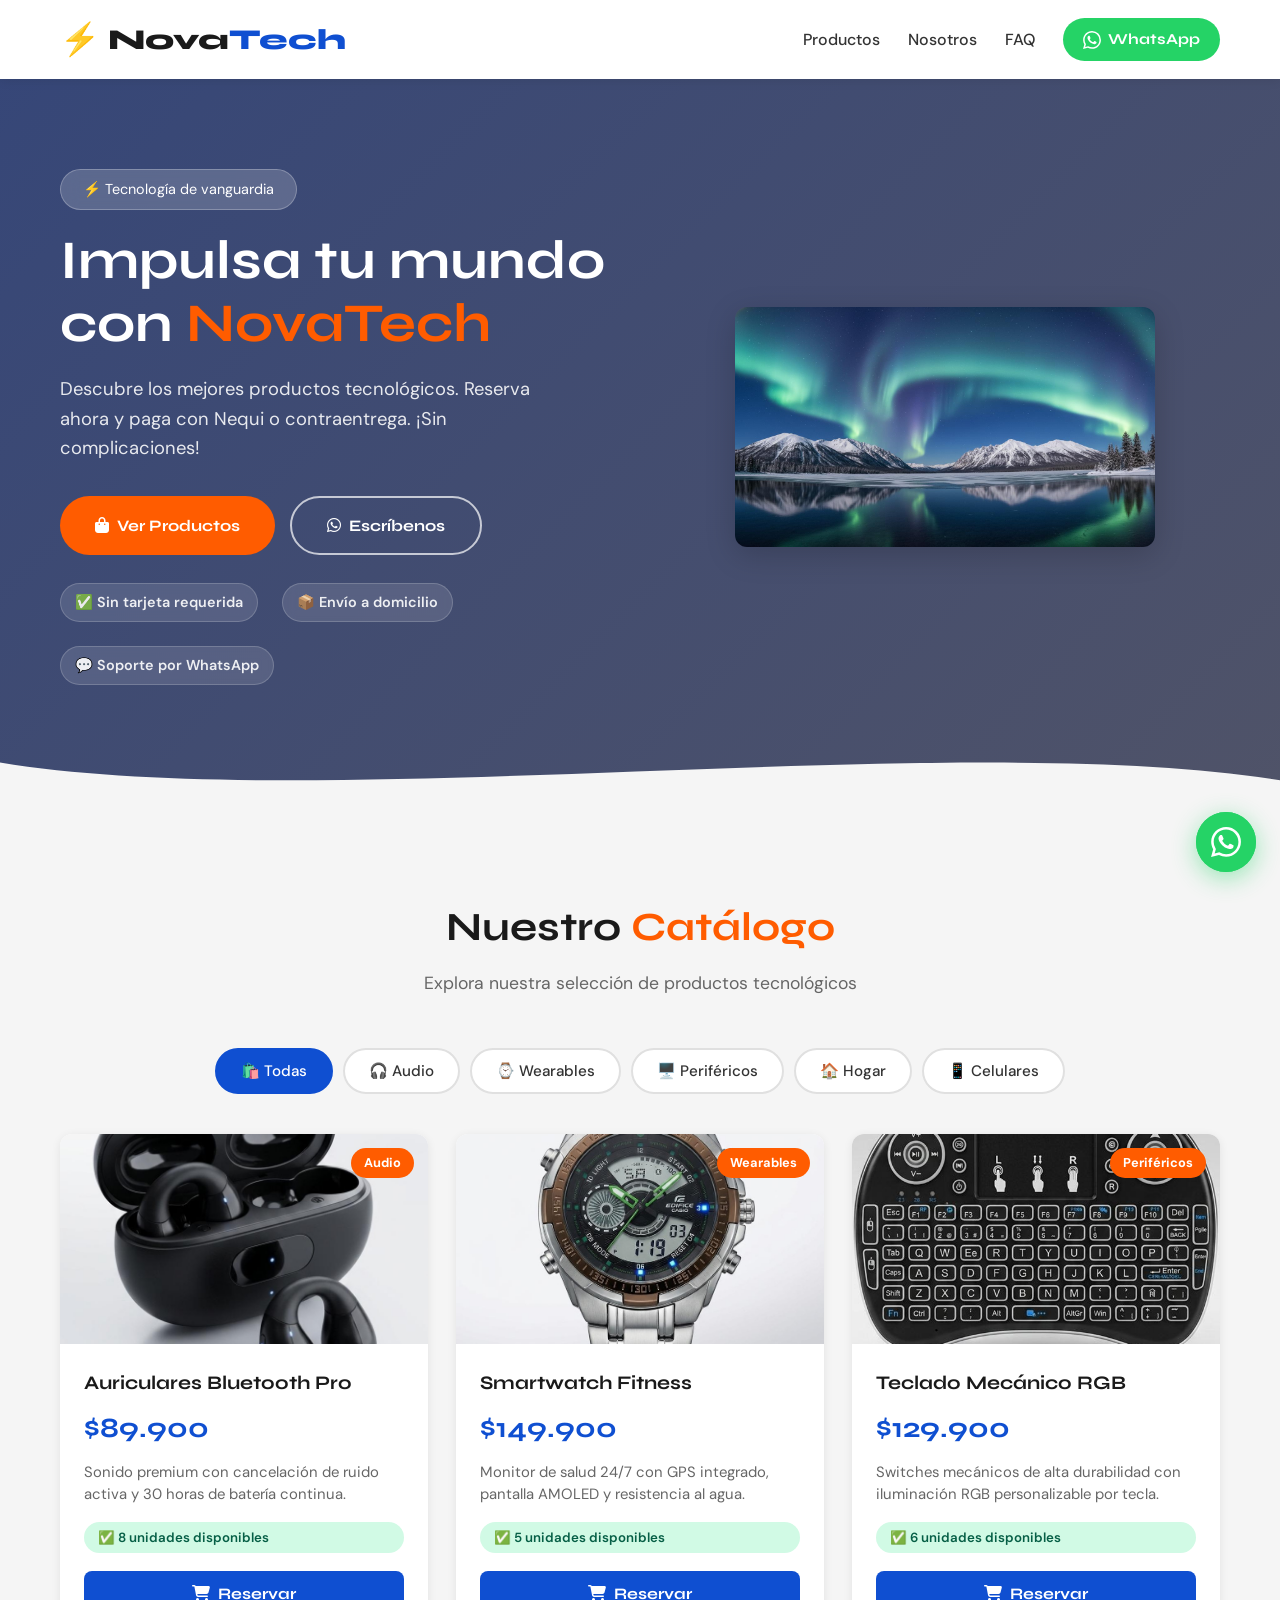
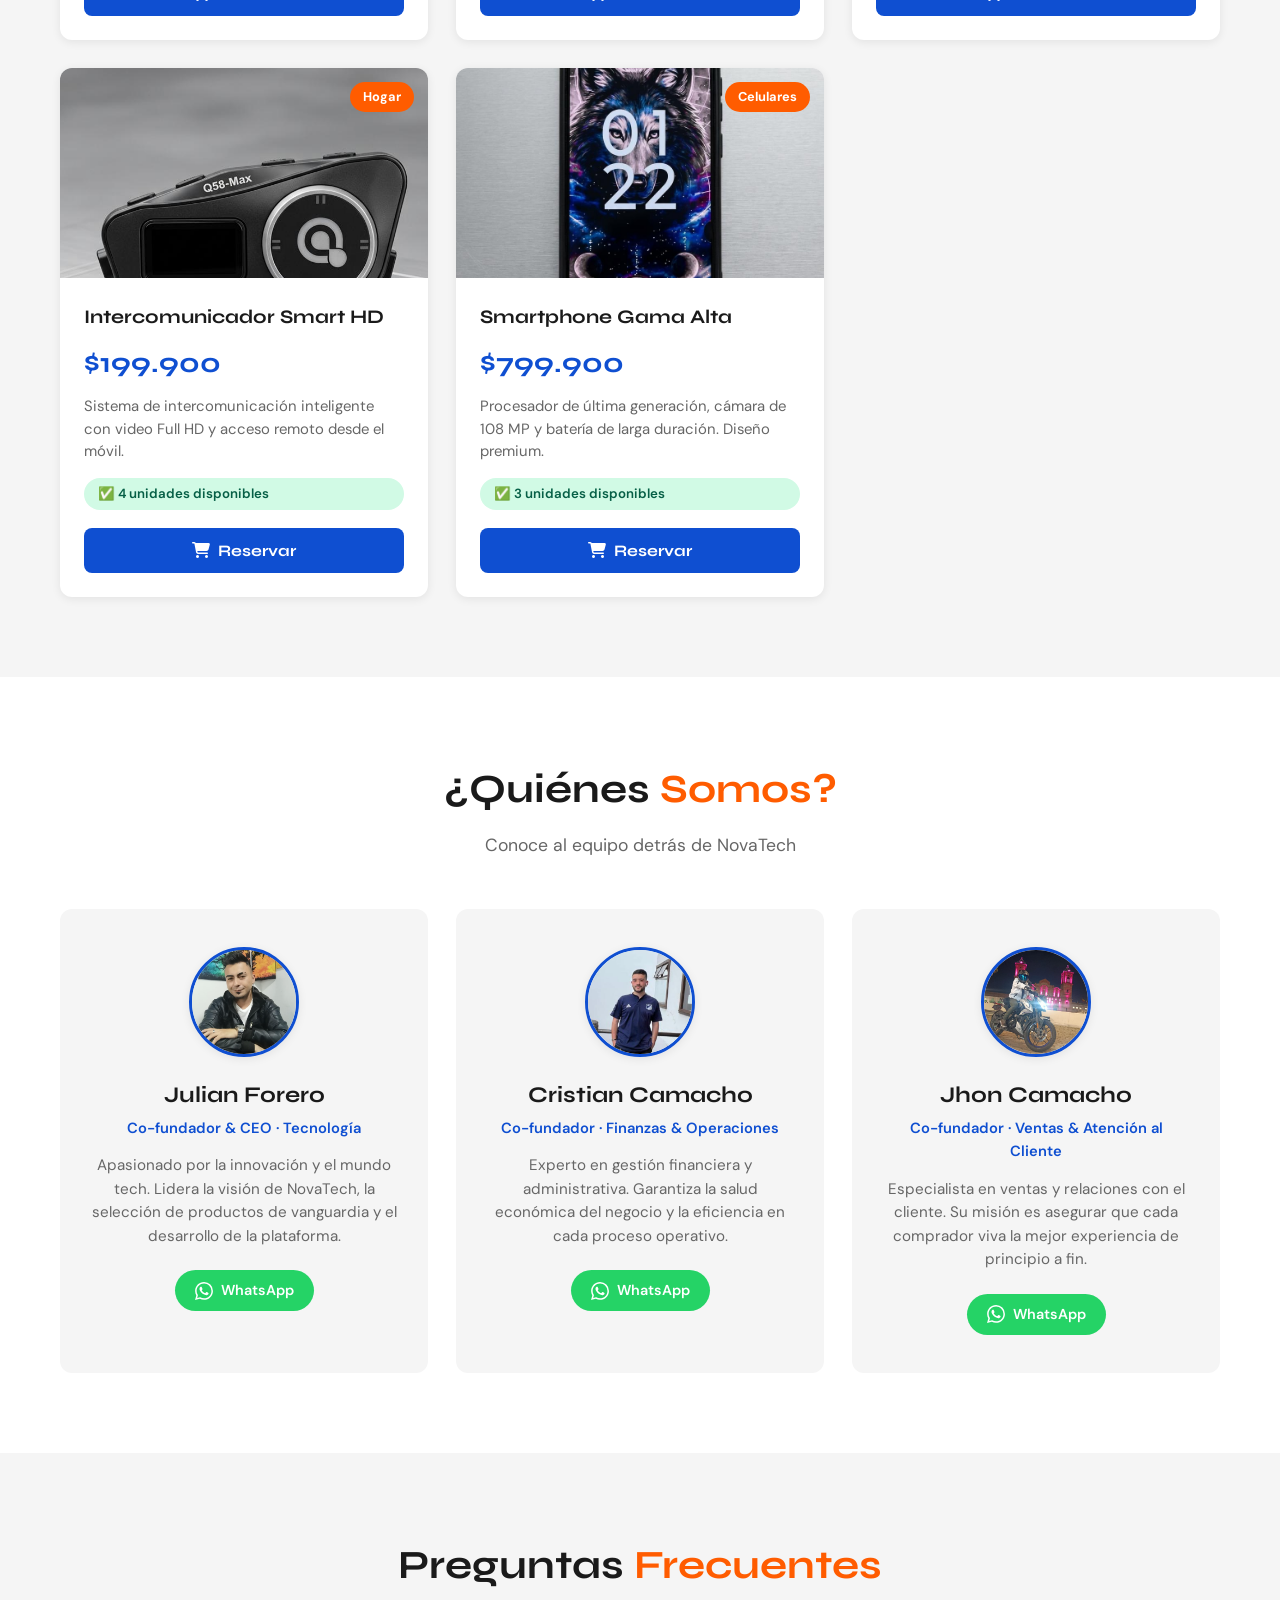
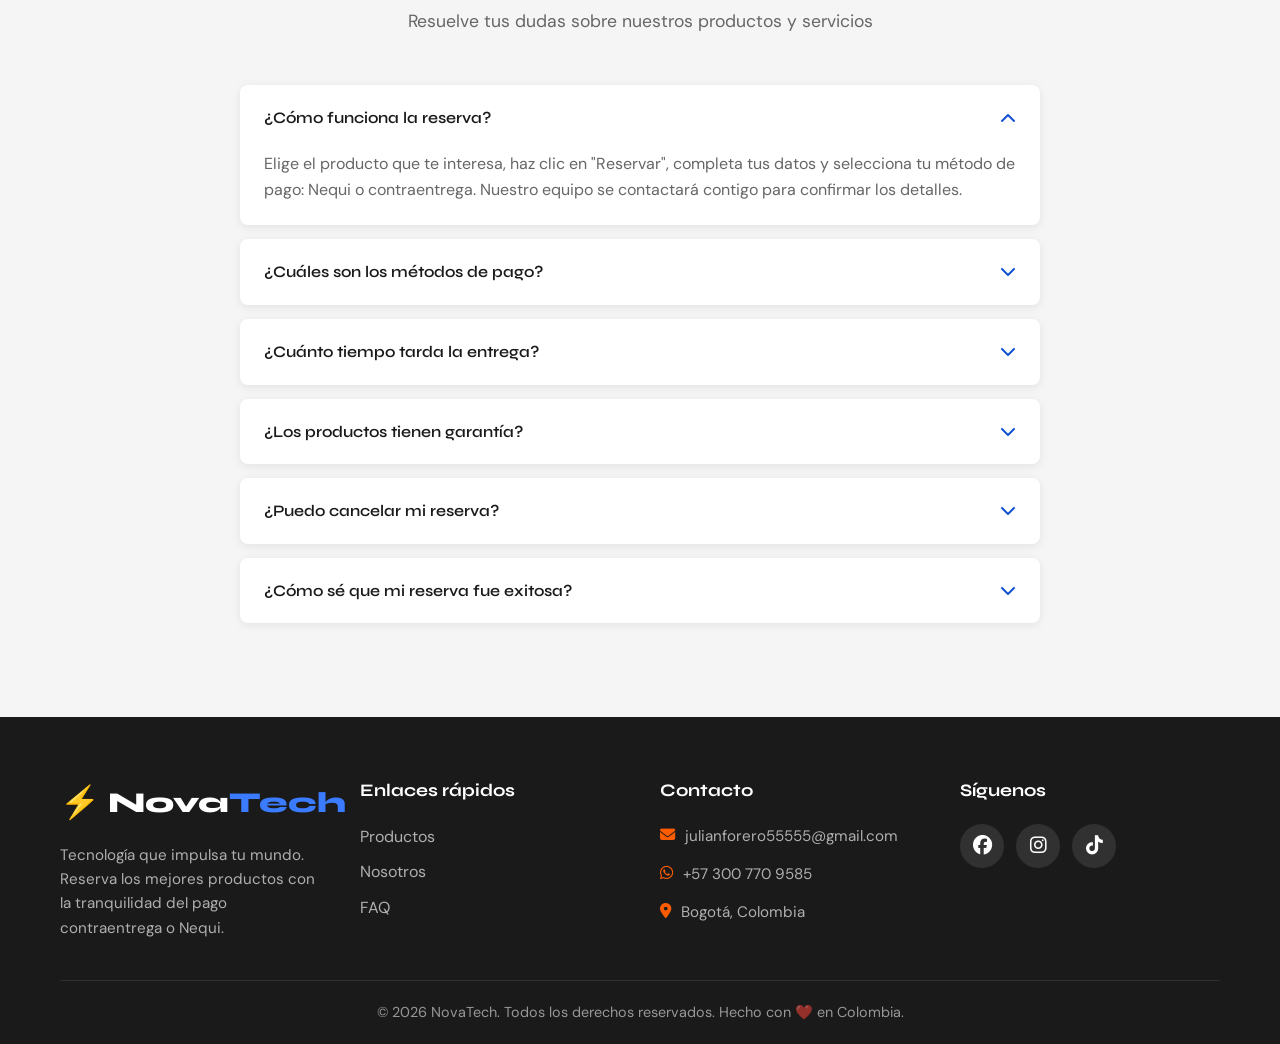
==== index.html @ 7c2964e3 "Primer commit" ====
<!DOCTYPE html>
<html lang="es">
<head>
    <meta charset="UTF-8">
    <meta name="viewport" content="width=device-width, initial-scale=1.0">
    <meta name="description" content="NovaTech – Tecnología de vanguardia en Colombia. Reserva y paga con Nequi o contraentrega. Envío a domicilio.">

    <title>NovaTech – Tecnología que impulsa tu mundo</title>

    <!-- Fuentes de Google -->
    <link rel="preconnect" href="https://fonts.googleapis.com">
    <link rel="preconnect" href="https://fonts.gstatic.com" crossorigin>
    <link href="https://fonts.googleapis.com/css2?family=DM+Sans:opsz,wght@9..40,400;9..40,500;9..40,700&family=Syne:wght@400;500;600;700;800&display=swap" rel="stylesheet">

    <!-- Font Awesome (íconos) -->
    <link rel="stylesheet" href="https://cdnjs.cloudflare.com/ajax/libs/font-awesome/6.4.0/css/all.min.css">

    <!-- Estilos propios -->
    <link rel="stylesheet" href="css/styles.css">
</head>
<body>

    <!-- ════════════════════════════════════════════════════
         NAVBAR – Barra de navegación fija
         ════════════════════════════════════════════════════ -->
    <nav class="navbar" id="navbar" role="navigation" aria-label="Navegación principal">
        <div class="container nav-container">

            <!-- Logo -->
            <a href="#inicio" class="logo" aria-label="NovaTech inicio">
                <span class="logo-icon">⚡</span>
                <span class="logo-text">Nova<span class="logo-highlight">Tech</span></span>
            </a>

            <!-- Menú de navegación -->
            <ul class="nav-links" id="navLinks">
                <li><a href="#catalogo" class="nav-link">Productos</a></li>
                <li><a href="#nosotros" class="nav-link">Nosotros</a></li>
                <li><a href="#faq"      class="nav-link">FAQ</a></li>

                <!-- Botón WhatsApp en la navbar -->
                <li>
                    <a href="#"
                       class="btn-whatsapp-nav"
                       id="whatsappNavBtn"
                       target="_blank"
                       rel="noopener noreferrer"
                       aria-label="Contactar por WhatsApp">
                        <!-- Ícono SVG de WhatsApp -->
                        <svg width="18" height="18" viewBox="0 0 24 24" fill="currentColor" aria-hidden="true">
                            <path d="M17.472 14.382c-.297-.149-1.758-.867-2.03-.967-.273-.099-.471-.148-.67.15-.197.297-.767.966-.94 1.164-.173.199-.347.223-.644.075-.297-.15-1.255-.463-2.39-1.475-.883-.788-1.48-1.761-1.653-2.059-.173-.297-.018-.458.13-.606.134-.133.298-.347.446-.52.149-.174.198-.298.298-.497.099-.198.05-.371-.025-.52-.075-.149-.669-1.612-.916-2.207-.242-.579-.487-.5-.669-.51-.173-.008-.371-.01-.57-.01-.198 0-.52.074-.792.372-.272.297-1.04 1.016-1.04 2.479 0 1.462 1.065 2.875 1.213 3.074.149.198 2.096 3.2 5.077 4.487.709.306 1.262.489 1.694.625.712.227 1.36.195 1.871.118.571-.085 1.758-.719 2.006-1.413.248-.694.248-1.289.173-1.413-.074-.124-.272-.198-.57-.347m-5.421 7.403h-.004a9.87 9.87 0 01-5.031-1.378l-.361-.214-3.741.982.998-3.648-.235-.374a9.86 9.86 0 01-1.51-5.26c.001-5.45 4.436-9.884 9.888-9.884 2.64 0 5.122 1.03 6.988 2.898a9.825 9.825 0 012.893 6.994c-.003 5.45-4.437 9.884-9.885 9.884m8.413-18.297A11.815 11.815 0 0012.05 0C5.495 0 .16 5.335.157 11.892c0 2.096.547 4.142 1.588 5.945L.057 24l6.305-1.654a11.882 11.882 0 005.683 1.448h.005c6.554 0 11.89-5.335 11.893-11.893a11.821 11.821 0 00-3.48-8.413z"/>
                        </svg>
                        WhatsApp
                    </a>
                </li>
            </ul>

            <!-- Botón hamburguesa para móviles -->
            <button class="hamburger" id="hamburgerBtn"
                    aria-label="Abrir menú de navegación"
                    aria-expanded="false"
                    aria-controls="navLinks">
                <span></span>
                <span></span>
                <span></span>
            </button>
        </div>
    </nav>


    <!-- ════════════════════════════════════════════════════
         HERO – Cabecera principal con video de fondo
         ════════════════════════════════════════════════════ -->
    <header class="hero" id="inicio">

        <!-- Video de fondo (muted y autoplay para que no bloquee) -->
        <video class="hero-video"
               src="recursos/fondo.mp4"
               autoplay
               muted
               loop
               playsinline
               aria-hidden="true">
        </video>

        <!-- Capa oscura semitransparente sobre el video -->
        <div class="hero-overlay" aria-hidden="true"></div>

        <!-- Contenido principal del hero -->
        <div class="hero-content">
            <div class="hero-text">

                <!-- Etiqueta superior -->
                <span class="hero-badge">⚡ Tecnología de vanguardia</span>

                <!-- Título principal -->
                <h1 class="hero-title">
                    Impulsa tu mundo con
                    <span class="text-highlight">NovaTech</span>
                </h1>

                <!-- Descripción -->
                <p class="hero-subtitle">
                    Descubre los mejores productos tecnológicos. Reserva ahora y paga
                    con Nequi o contraentrega. ¡Sin complicaciones!
                </p>

                <!-- Botones de acción -->
                <div class="hero-buttons">
                    <a href="#catalogo" class="btn-primary">
                        <i class="fas fa-shopping-bag"></i> Ver Productos
                    </a>
                    <a href="#" class="btn-secondary" id="whatsappHeroBtn">
                        <i class="fab fa-whatsapp"></i> Escríbenos
                    </a>
                </div>

                <!-- Badges de confianza -->
                <div class="trust-badges" aria-label="Garantías y ventajas">
                    <span class="trust-badge">✅ Sin tarjeta requerida</span>
                    <span class="trust-badge">📦 Envío a domicilio</span>
                    <span class="trust-badge">💬 Soporte por WhatsApp</span>
                </div>
            </div>

            <!-- Imagen decorativa lateral (se oculta en móvil) -->
            <div class="hero-image" aria-hidden="true">
                <img src="recursos/fondo.png"
                     alt="Productos tecnológicos NovaTech"
                     class="hero-ilustracion"
                     loading="eager">
            </div>
        </div>

        <!-- Onda decorativa en la parte inferior del hero -->
        <div class="wave" aria-hidden="true">
            <svg xmlns="http://www.w3.org/2000/svg" viewBox="0 0 1440 100" preserveAspectRatio="none">
                <path fill="#F5F5F5" fill-opacity="1"
                      d="M0,40 C360,100 1080,0 1440,60 L1440,100 L0,100 Z"/>
            </svg>
        </div>
    </header>


    <!-- ════════════════════════════════════════════════════
         CATÁLOGO – Grid de productos con filtros
         ════════════════════════════════════════════════════ -->
    <section class="catalog" id="catalogo" aria-label="Catálogo de productos">
        <div class="container">

            <div class="section-header">
                <h2 class="section-title">Nuestro <span class="text-highlight">Catálogo</span></h2>
                <p class="section-subtitle">Explora nuestra selección de productos tecnológicos</p>
            </div>

            <!-- Filtros de categoría (se generan dinámicamente desde js/productos.js) -->
            <div class="filters" id="categoryFilters" role="group" aria-label="Filtrar por categoría"></div>

            <!-- Grid de tarjetas (se genera dinámicamente desde js/productos.js) -->
            <div class="products-grid" id="productsGrid" aria-live="polite">
                <!-- Estado inicial de carga -->
                <div class="loading">
                    <div class="spinner" role="status" aria-label="Cargando productos"></div>
                    <p>Cargando productos...</p>
                </div>
            </div>
        </div>
    </section>


    <!-- ════════════════════════════════════════════════════
         NOSOTROS – Tarjetas del equipo fundador
         ════════════════════════════════════════════════════ -->
    <section class="about" id="nosotros" aria-label="Equipo fundador">
        <div class="container">

            <div class="section-header">
                <h2 class="section-title">¿Quiénes <span class="text-highlight">Somos?</span></h2>
                <p class="section-subtitle">Conoce al equipo detrás de NovaTech</p>
            </div>

            <!-- Las tarjetas se generan con JS para usar CONFIG.equipo -->
            <div class="team-grid" id="teamGrid"></div>
        </div>
    </section>


    <!-- ════════════════════════════════════════════════════
         FAQ – Preguntas frecuentes (acordeón)
         ════════════════════════════════════════════════════ -->
    <section class="faq" id="faq" aria-label="Preguntas frecuentes">
        <div class="container">

            <div class="section-header">
                <h2 class="section-title">Preguntas <span class="text-highlight">Frecuentes</span></h2>
                <p class="section-subtitle">Resuelve tus dudas sobre nuestros productos y servicios</p>
            </div>

            <!-- Acordeón (se genera dinámicamente desde js/faq.js) -->
            <div class="faq-container" id="faqContainer"></div>
        </div>
    </section>


    <!-- ════════════════════════════════════════════════════
         FOOTER – Pie de página
         ════════════════════════════════════════════════════ -->
    <footer class="footer" aria-label="Pie de página">
        <div class="container">
            <div class="footer-content">

                <!-- Marca -->
                <div class="footer-brand">
                    <div class="logo">
                        <span class="logo-icon">⚡</span>
                        <span class="logo-text">Nova<span class="logo-highlight">Tech</span></span>
                    </div>
                    <p>Tecnología que impulsa tu mundo. Reserva los mejores productos con la tranquilidad del pago contraentrega o Nequi.</p>
                </div>

                <!-- Enlaces rápidos -->
                <div class="footer-links">
                    <h4>Enlaces rápidos</h4>
                    <ul>
                        <li><a href="#catalogo">Productos</a></li>
                        <li><a href="#nosotros">Nosotros</a></li>
                        <li><a href="#faq">FAQ</a></li>
                    </ul>
                </div>

                <!-- Contacto -->
                <div class="footer-contact">
                    <h4>Contacto</h4>
                    <ul>
                        <li>
                            <i class="fas fa-envelope" aria-hidden="true"></i>
                            <a href="mailto:julianforero55555@gmail.com"
                               style="color:inherit; text-decoration:none;">
                                julianforero55555@gmail.com
                            </a>
                        </li>
                        <li>
                            <i class="fab fa-whatsapp" aria-hidden="true"></i>
                            <a href="https://wa.me/573007709585"
                               target="_blank" rel="noopener noreferrer"
                               style="color:inherit; text-decoration:none;">
                                +57 300 770 9585
                            </a>
                        </li>
                        <li>
                            <i class="fas fa-map-marker-alt" aria-hidden="true"></i>
                            Bogotá, Colombia
                        </li>
                    </ul>
                </div>

                <!-- Redes sociales -->
                <div class="footer-social">
                    <h4>Síguenos</h4>
                    <div class="social-icons">
                        <a href="#" class="social-icon" aria-label="Facebook">
                            <i class="fab fa-facebook" aria-hidden="true"></i>
                        </a>
                        <a href="#" class="social-icon" aria-label="Instagram">
                            <i class="fab fa-instagram" aria-hidden="true"></i>
                        </a>
                        <a href="#" class="social-icon" aria-label="TikTok">
                            <i class="fab fa-tiktok" aria-hidden="true"></i>
                        </a>
                    </div>
                </div>
            </div>

            <div class="footer-bottom">
                <p>&copy; 2026 NovaTech. Todos los derechos reservados. Hecho con ❤️ en Colombia.</p>
            </div>
        </div>
    </footer>


    <!-- ════════════════════════════════════════════════════
         BOTÓN FLOTANTE DE WHATSAPP
         Siempre visible en la esquina inferior derecha.
         URL asignada dinámicamente desde js/app.js.
         ════════════════════════════════════════════════════ -->
    <a href="#"
       class="whatsapp-float"
       id="whatsappFloat"
       target="_blank"
       rel="noopener noreferrer"
       aria-label="Contactar por WhatsApp">

        <!-- Ícono SVG de WhatsApp -->
        <svg width="30" height="30" viewBox="0 0 24 24" fill="white" aria-hidden="true">
            <path d="M17.472 14.382c-.297-.149-1.758-.867-2.03-.967-.273-.099-.471-.148-.67.15-.197.297-.767.966-.94 1.164-.173.199-.347.223-.644.075-.297-.15-1.255-.463-2.39-1.475-.883-.788-1.48-1.761-1.653-2.059-.173-.297-.018-.458.13-.606.134-.133.298-.347.446-.52.149-.174.198-.298.298-.497.099-.198.05-.371-.025-.52-.075-.149-.669-1.612-.916-2.207-.242-.579-.487-.5-.669-.51-.173-.008-.371-.01-.57-.01-.198 0-.52.074-.792.372-.272.297-1.04 1.016-1.04 2.479 0 1.462 1.065 2.875 1.213 3.074.149.198 2.096 3.2 5.077 4.487.709.306 1.262.489 1.694.625.712.227 1.36.195 1.871.118.571-.085 1.758-.719 2.006-1.413.248-.694.248-1.289.173-1.413-.074-.124-.272-.198-.57-.347m-5.421 7.403h-.004a9.87 9.87 0 01-5.031-1.378l-.361-.214-3.741.982.998-3.648-.235-.374a9.86 9.86 0 01-1.51-5.26c.001-5.45 4.436-9.884 9.888-9.884 2.64 0 5.122 1.03 6.988 2.898a9.825 9.825 0 012.893 6.994c-.003 5.45-4.437 9.884-9.885 9.884m8.413-18.297A11.815 11.815 0 0012.05 0C5.495 0 .16 5.335.157 11.892c0 2.096.547 4.142 1.588 5.945L.057 24l6.305-1.654a11.882 11.882 0 005.683 1.448h.005c6.554 0 11.89-5.335 11.893-11.893a11.821 11.821 0 00-3.48-8.413z"/>
        </svg>

        <!-- Tooltip al hacer hover -->
        <span class="whatsapp-float__tooltip" aria-hidden="true">¡Escríbenos!</span>
    </a>


    <!-- ════════════════════════════════════════════════════
         MODAL – Formulario de reserva
         Se muestra al hacer clic en "Reservar" en una tarjeta.
         El contenido del body se inyecta dinámicamente desde
         js/modal.js cuando se abre.
         ════════════════════════════════════════════════════ -->
    <div class="modal" id="reservationModal" role="dialog"
         aria-modal="true" aria-labelledby="modalTitleEl">

        <div class="modal-content">

            <!-- Encabezado del modal (fijo al hacer scroll) -->
            <div class="modal-header">
                <h2 class="modal-title" id="modalTitleEl">Completar Reserva</h2>
                <button class="modal-close" id="closeModal" aria-label="Cerrar modal">&times;</button>
            </div>

            <!-- Cuerpo del modal (inyectado por js/modal.js) -->
            <div class="modal-body" id="modalBody"></div>
        </div>
    </div>


    <!-- ════════════════════════════════════════════════════
         SCRIPTS – Orden de carga importante:
         1. config.js  → variables globales (CONFIG)
         2. productos.js → módulo de catálogo
         3. modal.js   → módulo del formulario
         4. faq.js     → módulo de preguntas frecuentes
         5. app.js     → inicialización y orquestación
         ════════════════════════════════════════════════════ -->
    <script src="js/config.js"></script>
    <script src="js/productos.js"></script>
    <script src="js/modal.js"></script>
    <script src="js/faq.js"></script>

    <!-- Script inline: renderizar equipo desde CONFIG.equipo -->
    <script>
        /* ── EQUIPO FUNDADOR ──────────────────────────────────
           Genera las tarjetas del equipo usando los datos de
           CONFIG.equipo definidos en js/config.js.
           Para editar miembros, modifica CONFIG.equipo.
           ────────────────────────────────────────────────── */
        (function renderizarEquipo() {
            const grid = document.getElementById('teamGrid');
            if (!grid || !CONFIG.equipo) return;

            grid.innerHTML = CONFIG.equipo.map(miembro => `
                <div class="team-card">
                    <img src="${miembro.foto}"
                         alt="Foto de ${miembro.nombre}"
                         class="team-avatar"
                         loading="lazy"
                         onerror="this.src='https://ui-avatars.com/api/?name=${encodeURIComponent(miembro.nombre)}&background=0F4FD1&color=fff&size=110'">
                    <h3 class="team-name">${miembro.nombre}</h3>
                    <p class="team-role">${miembro.rol}</p>
                    <p class="team-bio">${miembro.bio}</p>
                    <div class="team-social">
                        <a href="https://wa.me/57${miembro.whatsapp}"
                           class="social-link-wa"
                           target="_blank"
                           rel="noopener noreferrer"
                           aria-label="WhatsApp de ${miembro.nombre}">
                            <svg width="18" height="18" viewBox="0 0 24 24" fill="currentColor" aria-hidden="true">
                                <path d="M17.472 14.382c-.297-.149-1.758-.867-2.03-.967-.273-.099-.471-.148-.67.15-.197.297-.767.966-.94 1.164-.173.199-.347.223-.644.075-.297-.15-1.255-.463-2.39-1.475-.883-.788-1.48-1.761-1.653-2.059-.173-.297-.018-.458.13-.606.134-.133.298-.347.446-.52.149-.174.198-.298.298-.497.099-.198.05-.371-.025-.52-.075-.149-.669-1.612-.916-2.207-.242-.579-.487-.5-.669-.51-.173-.008-.371-.01-.57-.01-.198 0-.52.074-.792.372-.272.297-1.04 1.016-1.04 2.479 0 1.462 1.065 2.875 1.213 3.074.149.198 2.096 3.2 5.077 4.487.709.306 1.262.489 1.694.625.712.227 1.36.195 1.871.118.571-.085 1.758-.719 2.006-1.413.248-.694.248-1.289.173-1.413-.074-.124-.272-.198-.57-.347m-5.421 7.403h-.004a9.87 9.87 0 01-5.031-1.378l-.361-.214-3.741.982.998-3.648-.235-.374a9.86 9.86 0 01-1.51-5.26c.001-5.45 4.436-9.884 9.888-9.884 2.64 0 5.122 1.03 6.988 2.898a9.825 9.825 0 012.893 6.994c-.003 5.45-4.437 9.884-9.885 9.884m8.413-18.297A11.815 11.815 0 0012.05 0C5.495 0 .16 5.335.157 11.892c0 2.096.547 4.142 1.588 5.945L.057 24l6.305-1.654a11.882 11.882 0 005.683 1.448h.005c6.554 0 11.89-5.335 11.893-11.893a11.821 11.821 0 00-3.48-8.413z"/>
                            </svg>
                            WhatsApp
                        </a>
                    </div>
                </div>
            `).join('');
        })();
    </script>

    <!-- app.js siempre al final (orquesta todos los módulos) -->
    <script src="js/app.js"></script>

</body>
</html>
---- css/styles.css ----
/* ============================================================
   ARCHIVO: css/styles.css
   PROPÓSITO: Estilos globales de NovaTech.
   Organización:
     1. Variables y Reset
     2. Utilidades
     3. Navbar
     4. Hero (video de fondo)
     5. Badges de confianza
     6. Catálogo y tarjetas de producto
     7. Nosotros / Equipo
     8. FAQ acordeón
     9. Footer
    10. Botón flotante WhatsApp
    11. Modal de reserva
    12. Pantalla de éxito
    13. Media Queries (responsive)
   ============================================================ */


/* ============================================================
   1. VARIABLES CSS Y RESET
   ============================================================ */
:root {
    /* Paleta de colores */
    --azul-electrico:  #0F4FD1;
    --azul-claro:      #3B7BFF;
    --azul-oscuro:     #0A3A9E;
    --naranja:         #FF5C00;
    --naranja-oscuro:  #CC4A00;
    --blanco:          #FFFFFF;
    --negro:           #1A1A1A;
    --gris-oscuro:     #333333;
    --gris-medio:      #666666;
    --gris-claro:      #F5F5F5;
    --gris-borde:      #E0E0E0;
    --verde-exito:     #10B981;
    --rojo-error:      #EF4444;
    --wa-verde:        #25D366;
    --wa-verde-oscuro: #1DA851;

    /* Sombras */
    --sombra-suave:  0 2px 10px rgba(0,0,0,.08);
    --sombra-media:  0 4px 20px rgba(0,0,0,.12);
    --sombra-fuerte: 0 8px 30px rgba(0,0,0,.18);

    /* Bordes */
    --radio:    12px;
    --radio-sm: 8px;

    /* Transición global */
    --transition: all 0.3s ease;

    /* Tipografía */
    --font-body:  'DM Sans', sans-serif;
    --font-title: 'Syne', sans-serif;
}

/* Reset universal */
*, *::before, *::after {
    margin: 0;
    padding: 0;
    box-sizing: border-box;
}

html {
    scroll-behavior: smooth;
    font-size: 16px;
}

body {
    font-family: var(--font-body);
    color: var(--gris-oscuro);
    background: var(--blanco);
    line-height: 1.6;
    overflow-x: hidden;
}

h1, h2, h3, h4 {
    font-family: var(--font-title);
    font-weight: 700;
    color: var(--negro);
}

img {
    max-width: 100%;
    height: auto;
    display: block;
}

/* Contenedor principal (ancho máximo centrado) */
.container {
    max-width: 1200px;
    margin: 0 auto;
    padding: 0 20px;
}


/* ============================================================
   2. UTILIDADES
   ============================================================ */
.text-highlight { color: var(--naranja); }

.section-header {
    text-align: center;
    margin-bottom: 50px;
}

.section-title {
    font-size: 2.5rem;
    margin-bottom: 10px;
}

.section-subtitle {
    color: var(--gris-medio);
    font-size: 1.1rem;
}


/* ============================================================
   3. NAVBAR
   ============================================================ */
.navbar {
    background: var(--blanco);
    padding: 14px 0;
    position: sticky;
    top: 0;
    z-index: 1000;
    box-shadow: var(--sombra-suave);
    transition: var(--transition);
}

.navbar.scrolled {
    box-shadow: var(--sombra-media);
}

.nav-container {
    display: flex;
    justify-content: space-between;
    align-items: center;
}

/* Logo */
.logo {
    display: flex;
    align-items: center;
    gap: 8px;
    font-family: var(--font-title);
    font-size: 1.8rem;
    font-weight: 800;
    text-decoration: none;
    user-select: none;
}

.logo-icon      { font-size: 2rem; }
.logo-text      { color: var(--negro); }
.logo-highlight { color: var(--azul-electrico); }

/* Lista de enlaces */
.nav-links {
    display: flex;
    align-items: center;
    gap: 28px;
    list-style: none;
}

.nav-link {
    text-decoration: none;
    color: var(--gris-oscuro);
    font-weight: 500;
    position: relative;
    transition: var(--transition);
}

.nav-link::after {
    content: '';
    position: absolute;
    bottom: -4px;
    left: 0;
    width: 0;
    height: 2px;
    background: var(--azul-electrico);
    transition: var(--transition);
}

.nav-link:hover              { color: var(--azul-electrico); }
.nav-link:hover::after       { width: 100%; }


/* ── Botón WhatsApp en la navbar ── */
.btn-whatsapp-nav {
    display: flex;
    align-items: center;
    gap: 7px;
    padding: 9px 20px;
    background: var(--wa-verde);
    color: var(--blanco);
    border-radius: 50px;
    text-decoration: none;
    font-family: var(--font-title);
    font-weight: 700;
    font-size: .95rem;
    transition: var(--transition);
    white-space: nowrap;
}

.btn-whatsapp-nav:hover {
    background: var(--wa-verde-oscuro);
    transform: translateY(-2px);
    box-shadow: 0 6px 18px rgba(37,211,102,.35);
}

/* Ícono SVG dentro del botón de WhatsApp en navbar */
.btn-whatsapp-nav svg {
    flex-shrink: 0;
}


/* ── Hamburguesa (visible solo en móvil) ── */
.hamburger {
    display: none;
    flex-direction: column;
    gap: 5px;
    cursor: pointer;
    background: none;
    border: none;
    padding: 4px;
}

.hamburger span {
    display: block;
    width: 25px;
    height: 3px;
    background: var(--gris-oscuro);
    border-radius: 3px;
    transition: var(--transition);
}

/* Animación X al abrir el menú */
.hamburger.open span:nth-child(1) { transform: translateY(8px) rotate(45deg); }
.hamburger.open span:nth-child(2) { opacity: 0; transform: scaleX(0); }
.hamburger.open span:nth-child(3) { transform: translateY(-8px) rotate(-45deg); }


/* ============================================================
   4. HERO – FONDO DE VIDEO
   ============================================================ */
.hero {
    position: relative;
    padding: 90px 0 130px;
    overflow: hidden;
    min-height: 540px;
    display: flex;
    align-items: center;
}

/* ── Video de fondo ── */
.hero-video {
    position: absolute;
    inset: 0;
    width: 100%;
    height: 100%;
    object-fit: cover;
    object-position: center;
    z-index: 0;
}

/* ── Overlay oscuro sobre el video para legibilidad ── */
.hero-overlay {
    position: absolute;
    inset: 0;
    background: linear-gradient(135deg,
        rgba(10, 30, 90, .82) 0%,
        rgba(5, 10, 40, .70) 100%
    );
    z-index: 1;
}

/* ── Contenido del hero por encima del video ── */
.hero-content {
    position: relative;
    z-index: 2;
    display: flex;
    align-items: center;
    justify-content: space-between;
    gap: 60px;
    width: 100%;
    max-width: 1200px;
    margin: 0 auto;
    padding: 0 20px;
}

.hero-text   { flex: 1; }

.hero-badge {
    display: inline-block;
    background: rgba(255,255,255,.18);
    color: var(--blanco);
    padding: 8px 22px;
    border-radius: 50px;
    font-size: .9rem;
    margin-bottom: 20px;
    backdrop-filter: blur(8px);
    border: 1px solid rgba(255,255,255,.25);
}

.hero-title {
    font-size: 3.4rem;
    color: var(--blanco);
    margin-bottom: 20px;
    line-height: 1.15;
}

.hero-subtitle {
    font-size: 1.15rem;
    color: rgba(255,255,255,.88);
    margin-bottom: 32px;
    max-width: 500px;
}

/* ── Botones del hero ── */
.hero-buttons {
    display: flex;
    gap: 15px;
    flex-wrap: wrap;
    margin-bottom: 28px;
}

.btn-primary {
    background: var(--naranja);
    color: var(--blanco);
    padding: 15px 35px;
    border-radius: 50px;
    text-decoration: none;
    font-weight: 700;
    font-family: var(--font-title);
    transition: var(--transition);
    display: inline-flex;
    align-items: center;
    gap: 8px;
    border: none;
    cursor: pointer;
    font-size: 1rem;
}

.btn-primary:hover {
    background: var(--naranja-oscuro);
    transform: translateY(-3px);
    box-shadow: var(--sombra-fuerte);
}

/* Botón "Escríbenos" en el hero (estilo WhatsApp secundario) */
.btn-secondary {
    background: transparent;
    color: var(--blanco);
    padding: 15px 35px;
    border-radius: 50px;
    text-decoration: none;
    font-weight: 700;
    font-family: var(--font-title);
    border: 2px solid rgba(255,255,255,.7);
    transition: var(--transition);
    display: inline-flex;
    align-items: center;
    gap: 8px;
}

.btn-secondary:hover {
    background: var(--wa-verde);
    border-color: var(--wa-verde);
    transform: translateY(-3px);
    box-shadow: 0 8px 24px rgba(37,211,102,.4);
}


/* ── Imagen decorativa al lado del texto ── */
.hero-image {
    flex: 1;
    display: flex;
    justify-content: center;
    align-items: center;
}

.hero-ilustracion {
    width: 100%;
    max-width: 420px;
    border-radius: var(--radio);
    box-shadow: var(--sombra-fuerte);
    animation: floatHero 4s ease-in-out infinite;
}

@keyframes floatHero {
    0%, 100% { transform: translateY(0); }
    50%       { transform: translateY(-16px); }
}

/* ── Onda decorativa en la base del hero ── */
.wave {
    position: absolute;
    bottom: -1px;
    left: 0;
    width: 100%;
    line-height: 0;
    z-index: 2;
    pointer-events: none;
}


/* ============================================================
   5. BADGES DE CONFIANZA
   Franja de garantías debajo de los botones del hero.
   ============================================================ */
.trust-badges {
    display: flex;
    align-items: center;
    gap: 24px;
    flex-wrap: wrap;
}

.trust-badge {
    display: flex;
    align-items: center;
    gap: 7px;
    font-size: .9rem;
    font-weight: 600;
    color: rgba(255,255,255,.90);
    background: rgba(255,255,255,.12);
    padding: 7px 14px;
    border-radius: 50px;
    backdrop-filter: blur(6px);
    border: 1px solid rgba(255,255,255,.18);
    white-space: nowrap;
}


/* ============================================================
   6. CATÁLOGO Y TARJETAS DE PRODUCTO
   ============================================================ */
.catalog {
    padding: 80px 0;
    background: var(--gris-claro);
}

/* ── Filtros de categoría ── */
.filters {
    display: flex;
    justify-content: center;
    gap: 10px;
    margin-bottom: 40px;
    flex-wrap: wrap;
}

.filter-btn {
    padding: 11px 24px;
    border: 2px solid var(--gris-borde);
    background: var(--blanco);
    border-radius: 50px;
    cursor: pointer;
    font-family: var(--font-body);
    font-weight: 500;
    font-size: .95rem;
    transition: var(--transition);
    color: var(--gris-oscuro);
}

.filter-btn:hover  { border-color: var(--azul-electrico); color: var(--azul-electrico); }
.filter-btn.active { background: var(--azul-electrico); color: var(--blanco); border-color: var(--azul-electrico); }

/* ── Grid de tarjetas ── */
.products-grid {
    display: grid;
    grid-template-columns: repeat(auto-fill, minmax(290px, 1fr));
    gap: 28px;
}

/* ── Tarjeta de producto ── */
.product-card {
    background: var(--blanco);
    border-radius: var(--radio);
    overflow: hidden;
    box-shadow: var(--sombra-suave);
    transition: var(--transition);
    display: flex;
    flex-direction: column;
}

.product-card:hover {
    transform: translateY(-6px);
    box-shadow: var(--sombra-media);
}

/* Zona de imagen */
.product-image {
    position: relative;
    height: 210px;
    background: var(--gris-claro);
    overflow: hidden;
    display: flex;
    align-items: center;
    justify-content: center;
}

.product-img {
    width: 100%;
    height: 100%;
    object-fit: cover;
    transition: transform .4s ease;
}

.product-card:hover .product-img {
    transform: scale(1.05);
}

.product-emoji-placeholder {
    font-size: 5rem;
}

/* Etiqueta de categoría (esquina superior derecha) */
.product-category {
    position: absolute;
    top: 14px;
    right: 14px;
    background: var(--naranja);
    color: var(--blanco);
    padding: 5px 13px;
    border-radius: 20px;
    font-size: .8rem;
    font-weight: 700;
    z-index: 1;
}

/* Badge "Agotado" sobre la imagen */
.badge-agotado {
    position: absolute;
    bottom: 12px;
    left: 12px;
    background: var(--rojo-error);
    color: var(--blanco);
    padding: 4px 12px;
    border-radius: 20px;
    font-size: .8rem;
    font-weight: 700;
}

/* Overlay semitransparente cuando está agotado */
.agotado-overlay::after {
    content: '';
    position: absolute;
    inset: 0;
    background: rgba(0,0,0,.35);
}

/* Zona de información */
.product-info {
    padding: 24px;
    flex: 1;
    display: flex;
    flex-direction: column;
}

.product-name {
    font-size: 1.2rem;
    margin-bottom: 8px;
}

.product-price {
    font-size: 1.75rem;
    color: var(--azul-electrico);
    font-weight: 700;
    margin-bottom: 10px;
    font-family: var(--font-title);
}

.product-description {
    color: var(--gris-medio);
    font-size: .93rem;
    margin-bottom: 16px;
    line-height: 1.5;
    flex: 1;
}

/* Stock disponible */
.product-stock {
    display: inline-block;
    padding: 5px 14px;
    background: #D1FAE5;
    color: #065F46;
    border-radius: 20px;
    font-size: .83rem;
    font-weight: 600;
    margin-bottom: 18px;
}

.product-stock.stock-agotado {
    background: #FEE2E2;
    color: var(--rojo-error);
}

/* Botón Reservar */
.btn-reservar {
    width: 100%;
    padding: 13px;
    background: var(--azul-electrico);
    color: var(--blanco);
    border: none;
    border-radius: var(--radio-sm);
    font-weight: 700;
    font-family: var(--font-title);
    cursor: pointer;
    transition: var(--transition);
    font-size: 1rem;
    display: flex;
    align-items: center;
    justify-content: center;
    gap: 8px;
    margin-top: auto;
}

.btn-reservar:hover:not([disabled]) {
    background: var(--azul-oscuro);
    transform: translateY(-2px);
}

.btn-reservar[disabled] {
    background: var(--gris-borde);
    color: var(--gris-medio);
    cursor: not-allowed;
}

/* Estados de carga y error del grid */
.loading {
    grid-column: 1 / -1;
    text-align: center;
    padding: 70px 20px;
}

.spinner {
    width: 48px;
    height: 48px;
    border: 4px solid var(--gris-borde);
    border-top-color: var(--azul-electrico);
    border-radius: 50%;
    animation: spin 1s linear infinite;
    margin: 0 auto 20px;
}

@keyframes spin { to { transform: rotate(360deg); } }

.error-message {
    grid-column: 1 / -1;
    text-align: center;
    padding: 40px;
    color: var(--rojo-error);
    background: #FEF2F2;
    border-radius: var(--radio);
}


/* ============================================================
   7. NOSOTROS / EQUIPO FUNDADOR
   ============================================================ */
.about {
    padding: 80px 0;
    background: var(--blanco);
}

.team-grid {
    display: grid;
    grid-template-columns: repeat(auto-fit, minmax(290px, 1fr));
    gap: 28px;
}

.team-card {
    background: var(--gris-claro);
    padding: 36px 28px;
    border-radius: var(--radio);
    text-align: center;
    transition: var(--transition);
    border: 2px solid transparent;
}

.team-card:hover {
    border-color: var(--azul-electrico);
    transform: translateY(-5px);
    box-shadow: var(--sombra-media);
}

/* Foto del miembro del equipo */
.team-avatar {
    width: 110px;
    height: 110px;
    border-radius: 50%;
    object-fit: cover;
    object-position: top center;
    margin: 0 auto 20px;
    border: 3px solid var(--azul-electrico);
    box-shadow: var(--sombra-suave);
}

.team-name {
    font-size: 1.4rem;
    margin-bottom: 4px;
}

.team-role {
    color: var(--azul-electrico);
    font-weight: 600;
    font-size: .92rem;
    margin-bottom: 14px;
}

.team-bio {
    color: var(--gris-medio);
    margin-bottom: 22px;
    line-height: 1.55;
    font-size: .95rem;
}

/* Enlace de WhatsApp del miembro */
.team-social {
    display: flex;
    justify-content: center;
    gap: 12px;
}

.social-link-wa {
    display: inline-flex;
    align-items: center;
    gap: 8px;
    padding: 9px 20px;
    background: var(--wa-verde);
    color: var(--blanco);
    border-radius: 50px;
    text-decoration: none;
    font-weight: 600;
    font-size: .9rem;
    transition: var(--transition);
}

.social-link-wa:hover {
    background: var(--wa-verde-oscuro);
    transform: translateY(-2px);
    box-shadow: 0 6px 18px rgba(37,211,102,.4);
}


/* ============================================================
   8. FAQ – ACORDEÓN
   ============================================================ */
.faq {
    padding: 80px 0;
    background: var(--gris-claro);
}

.faq-container {
    max-width: 800px;
    margin: 0 auto;
}

.faq-item {
    background: var(--blanco);
    border-radius: var(--radio-sm);
    margin-bottom: 14px;
    overflow: hidden;
    box-shadow: var(--sombra-suave);
}

.faq-question {
    padding: 20px 24px;
    cursor: pointer;
    display: flex;
    justify-content: space-between;
    align-items: center;
    font-weight: 600;
    font-family: var(--font-title);
    color: var(--negro);
    transition: var(--transition);
    user-select: none;
}

.faq-question:hover     { color: var(--azul-electrico); }

.faq-icon {
    transition: var(--transition);
    color: var(--azul-electrico);
    flex-shrink: 0;
    margin-left: 16px;
}

.faq-item.active .faq-icon { transform: rotate(180deg); }

.faq-answer {
    padding: 0 24px;
    max-height: 0;
    overflow: hidden;
    transition: max-height .35s ease, padding .35s ease;
    color: var(--gris-medio);
    line-height: 1.65;
}

.faq-item.active .faq-answer {
    padding: 0 24px 22px;
    max-height: 600px;
}


/* ============================================================
   9. FOOTER
   ============================================================ */
.footer {
    background: var(--negro);
    color: var(--blanco);
    padding: 60px 0 20px;
}

.footer-content {
    display: grid;
    grid-template-columns: repeat(auto-fit, minmax(220px, 1fr));
    gap: 40px;
    margin-bottom: 40px;
}

.footer-brand .logo-text  { color: var(--blanco); }
.footer-brand .logo-highlight { color: var(--azul-claro); }

.footer-brand p {
    margin-top: 14px;
    color: rgba(255,255,255,.65);
    line-height: 1.6;
    font-size: .95rem;
}

.footer-links h4,
.footer-contact h4,
.footer-social h4 {
    color: var(--blanco);
    margin-bottom: 18px;
    font-size: 1.1rem;
}

.footer-links ul,
.footer-contact ul { list-style: none; }

.footer-links ul li   { margin-bottom: 10px; }

.footer-links ul li a {
    color: rgba(255,255,255,.65);
    text-decoration: none;
    transition: var(--transition);
}

.footer-links ul li a:hover {
    color: var(--naranja);
    padding-left: 5px;
}

.footer-contact ul li {
    display: flex;
    align-items: flex-start;
    gap: 10px;
    color: rgba(255,255,255,.65);
    margin-bottom: 14px;
    font-size: .95rem;
}

.footer-contact ul li i { color: var(--naranja); margin-top: 3px; }

.social-icons    { display: flex; gap: 12px; flex-wrap: wrap; }

.social-icon {
    width: 44px;
    height: 44px;
    background: rgba(255,255,255,.1);
    border-radius: 50%;
    display: flex;
    align-items: center;
    justify-content: center;
    color: var(--blanco);
    font-size: 1.2rem;
    transition: var(--transition);
    text-decoration: none;
}

.social-icon:hover {
    background: var(--naranja);
    transform: translateY(-3px);
}

.footer-bottom {
    text-align: center;
    padding-top: 20px;
    border-top: 1px solid rgba(255,255,255,.1);
    color: rgba(255,255,255,.55);
    font-size: .9rem;
}


/* ============================================================
   10. BOTÓN FLOTANTE DE WHATSAPP
   ============================================================ */
.whatsapp-float {
    position: fixed;
    bottom: 28px;
    right: 24px;
    z-index: 999;
    width: 60px;
    height: 60px;
    background: var(--wa-verde);
    border-radius: 50%;
    display: flex;
    align-items: center;
    justify-content: center;
    box-shadow: 0 6px 24px rgba(37,211,102,.45);
    transition: var(--transition);
    text-decoration: none;
}

.whatsapp-float:hover {
    transform: scale(1.12);
    box-shadow: 0 10px 32px rgba(37,211,102,.6);
    background: var(--wa-verde-oscuro);
}

/* ── Pulso animado (aro que se expande) ── */
.whatsapp-float::before {
    content: '';
    position: absolute;
    inset: 0;
    border-radius: 50%;
    background: var(--wa-verde);
    animation: pulse-wa 2.5s ease infinite;
    z-index: -1;
}

@keyframes pulse-wa {
    0%   { transform: scale(1);   opacity: .65; }
    70%  { transform: scale(1.75); opacity: 0;  }
    100% { transform: scale(1.75); opacity: 0;  }
}

/* ── Tooltip "¡Escríbenos!" al hacer hover ── */
.whatsapp-float__tooltip {
    position: absolute;
    right: 72px;
    background: var(--negro);
    color: var(--blanco);
    padding: 6px 14px;
    border-radius: var(--radio-sm);
    font-size: .85rem;
    font-weight: 600;
    white-space: nowrap;
    opacity: 0;
    transform: translateX(8px);
    transition: var(--transition);
    pointer-events: none;
}

/* Pico del tooltip (triángulo apuntando al botón) */
.whatsapp-float__tooltip::after {
    content: '';
    position: absolute;
    top: 50%;
    right: -6px;
    transform: translateY(-50%);
    border: 6px solid transparent;
    border-left-color: var(--negro);
    border-right: none;
}

.whatsapp-float:hover .whatsapp-float__tooltip {
    opacity: 1;
    transform: translateX(0);
}


/* ============================================================
   11. MODAL DE RESERVA
   ============================================================ */
.modal {
    display: none;
    position: fixed;
    inset: 0;
    background: rgba(0,0,0,.6);
    z-index: 2000;
    overflow-y: auto;
    padding: 20px;
    -webkit-overflow-scrolling: touch;
}

.modal.active {
    display: flex;
    align-items: flex-start;
    justify-content: center;
}

.modal-content {
    background: var(--blanco);
    border-radius: var(--radio);
    max-width: 560px;
    width: 100%;
    box-shadow: var(--sombra-fuerte);
    animation: slideUp .3s ease;
    margin: auto;
    /* Permite scroll interno si el contenido es muy largo en móvil */
    max-height: calc(100vh - 40px);
    overflow-y: auto;
}

@keyframes slideUp {
    from { opacity: 0; transform: translateY(30px); }
    to   { opacity: 1; transform: translateY(0);    }
}

.modal-header {
    padding: 22px 28px;
    border-bottom: 1px solid var(--gris-borde);
    display: flex;
    justify-content: space-between;
    align-items: center;
    position: sticky;
    top: 0;
    background: var(--blanco);
    z-index: 1;
}

.modal-title    { font-size: 1.4rem; }

.modal-close {
    background: none;
    border: none;
    font-size: 1.8rem;
    cursor: pointer;
    color: var(--gris-medio);
    transition: var(--transition);
    width: 38px;
    height: 38px;
    display: flex;
    align-items: center;
    justify-content: center;
    border-radius: 50%;
    line-height: 1;
}

.modal-close:hover {
    background: var(--gris-claro);
    color: var(--negro);
}

.modal-body { padding: 26px 28px; }

/* Resumen del producto en el modal */
.product-summary {
    display: flex;
    align-items: center;
    gap: 16px;
    background: var(--gris-claro);
    padding: 18px;
    border-radius: var(--radio-sm);
    margin-bottom: 24px;
}

.product-summary__img-wrap {
    flex-shrink: 0;
    width: 70px;
    height: 70px;
    border-radius: var(--radio-sm);
    overflow: hidden;
    background: var(--gris-borde);
    display: flex;
    align-items: center;
    justify-content: center;
}

.product-summary__img {
    width: 100%;
    height: 100%;
    object-fit: cover;
}

.product-summary__emoji { font-size: 2.5rem; }

.product-summary__info h3 {
    font-size: 1.1rem;
    margin-bottom: 6px;
    color: var(--azul-electrico);
}

.product-summary__info p {
    color: var(--gris-medio);
    font-size: .9rem;
    margin-bottom: 2px;
}

/* Campos del formulario */
.form-group         { margin-bottom: 18px; }

.form-group label {
    display: block;
    margin-bottom: 7px;
    font-weight: 600;
    color: var(--negro);
    font-size: .95rem;
}

.req { color: var(--rojo-error); }

.form-group input[type="text"],
.form-group input[type="tel"] {
    width: 100%;
    padding: 13px 16px;
    border: 2px solid var(--gris-borde);
    border-radius: var(--radio-sm);
    font-family: var(--font-body);
    font-size: 1rem;
    transition: var(--transition);
    background: var(--blanco);
}

.form-group input:focus {
    outline: none;
    border-color: var(--azul-electrico);
    box-shadow: 0 0 0 3px rgba(15,79,209,.12);
}

/* Opciones de pago */
.payment-options {
    display: flex;
    gap: 14px;
}

.payment-option { flex: 1; cursor: pointer; }
.payment-option input { display: none; }

.payment-label {
    display: flex;
    align-items: center;
    justify-content: center;
    gap: 8px;
    padding: 14px;
    border: 2px solid var(--gris-borde);
    border-radius: var(--radio-sm);
    font-weight: 500;
    transition: var(--transition);
    user-select: none;
}

.payment-option input:checked + .payment-label {
    border-color: var(--azul-electrico);
    background: #EEF2FF;
    color: var(--azul-electrico);
}

/* Error de formulario */
.form-error {
    background: #FEF2F2;
    color: var(--rojo-error);
    padding: 11px 16px;
    border-radius: var(--radio-sm);
    margin-bottom: 16px;
    font-weight: 500;
    font-size: .92rem;
    border-left: 4px solid var(--rojo-error);
}

.btn-submit {
    width: 100%;
    justify-content: center;
    font-size: 1.05rem;
    padding: 16px;
    margin-top: 6px;
}


/* ============================================================
   12. PANTALLA DE ÉXITO (dentro del modal)
   ============================================================ */
.success-message {
    text-align: center;
    padding: 20px 10px;
}

.success-icon {
    font-size: 4rem;
    color: var(--verde-exito);
    margin-bottom: 16px;
}

.success-message h3 {
    font-size: 1.7rem;
    color: var(--negro);
    margin-bottom: 10px;
}

.success-message > p {
    color: var(--gris-medio);
    margin-bottom: 8px;
}

/* Tabla de detalles de la reserva */
.success-details {
    background: var(--gris-claro);
    border-radius: var(--radio-sm);
    padding: 16px;
    margin: 20px 0;
    text-align: left;
}

.success-row {
    display: flex;
    justify-content: space-between;
    align-items: flex-start;
    padding: 8px 0;
    border-bottom: 1px solid var(--gris-borde);
    font-size: .93rem;
    gap: 12px;
}

.success-row:last-child { border-bottom: none; }

.success-label {
    font-weight: 700;
    color: var(--negro);
    flex-shrink: 0;
}

.success-nota {
    color: #B45309;
    background: #FFFBEB;
    border-radius: var(--radio-sm);
    padding: 10px 14px;
    font-size: .88rem;
    margin-top: 12px;
    border-left: 4px solid #F59E0B;
}


/* ============================================================
   13. MEDIA QUERIES – RESPONSIVE
   ============================================================ */

/* Tablets y pantallas medianas */
@media (max-width: 1024px) {
    .hero-content       { flex-direction: column; text-align: center; }
    .hero-title         { font-size: 2.6rem; }
    .hero-subtitle      { max-width: 100%; margin: 0 auto 28px; }
    .hero-buttons       { justify-content: center; }
    .trust-badges       { justify-content: center; }
    .hero-image         { display: none; } /* Ocultar imagen en tablets */
}

/* Móviles */
@media (max-width: 768px) {
    /* Menú responsive */
    .nav-links {
        position: fixed;
        top: 70px;
        left: 0;
        width: 100%;
        background: var(--blanco);
        flex-direction: column;
        align-items: stretch;
        padding: 24px 20px;
        gap: 16px;
        box-shadow: var(--sombra-media);
        transform: translateY(-110%);
        transition: var(--transition);
        z-index: 999;
    }

    .nav-links.active { transform: translateY(0); }

    .hamburger { display: flex; }

    /* El botón de WhatsApp ocupa todo el ancho en móvil */
    .btn-whatsapp-nav {
        justify-content: center;
        padding: 13px 20px;
    }

    /* Hero */
    .hero               { padding: 60px 0 100px; }
    .hero-title         { font-size: 2rem; }
    .hero-subtitle      { font-size: 1rem; }

    /* Badges de confianza en columna */
    .trust-badges       { flex-direction: column; align-items: center; gap: 10px; }

    /* Títulos de sección */
    .section-title      { font-size: 2rem; }

    /* Grid de productos en 1 columna */
    .products-grid      { grid-template-columns: 1fr; }

    /* Team: 1 columna */
    .team-grid          { grid-template-columns: 1fr; }

    /* Pago: columna en móvil */
    .payment-options    { flex-direction: column; }

    /* Footer: 1 columna */
    .footer-content     { grid-template-columns: 1fr; gap: 28px; }

    /* Botón flotante WA: un poco más pequeño */
    .whatsapp-float { bottom: 20px; right: 16px; width: 54px; height: 54px; }

    /* Modal: ocupa todo el ancho */
    .modal-content      { max-width: 100%; border-radius: var(--radio-sm); }
    .modal-body         { padding: 20px; }
    .modal-header       { padding: 18px 20px; }

    /* Resumen de producto en modal: columna */
    .product-summary    { flex-direction: column; text-align: center; }
    .product-summary__img-wrap { margin: 0 auto; }

    /* Detalles de éxito: pueden sobresalir en móvil */
    .success-row        { flex-direction: column; gap: 2px; }
}

/* Móviles muy pequeños */
@media (max-width: 480px) {
    .hero-title         { font-size: 1.75rem; }

    .hero-buttons       { flex-direction: column; }
    .btn-primary,
    .btn-secondary      { justify-content: center; text-align: center; }

    .filters            { gap: 7px; }
    .filter-btn         { padding: 9px 16px; font-size: .88rem; }

    .section-title      { font-size: 1.75rem; }

    /* Logo más pequeño */
    .logo               { font-size: 1.5rem; }
    .logo-icon          { font-size: 1.7rem; }
}
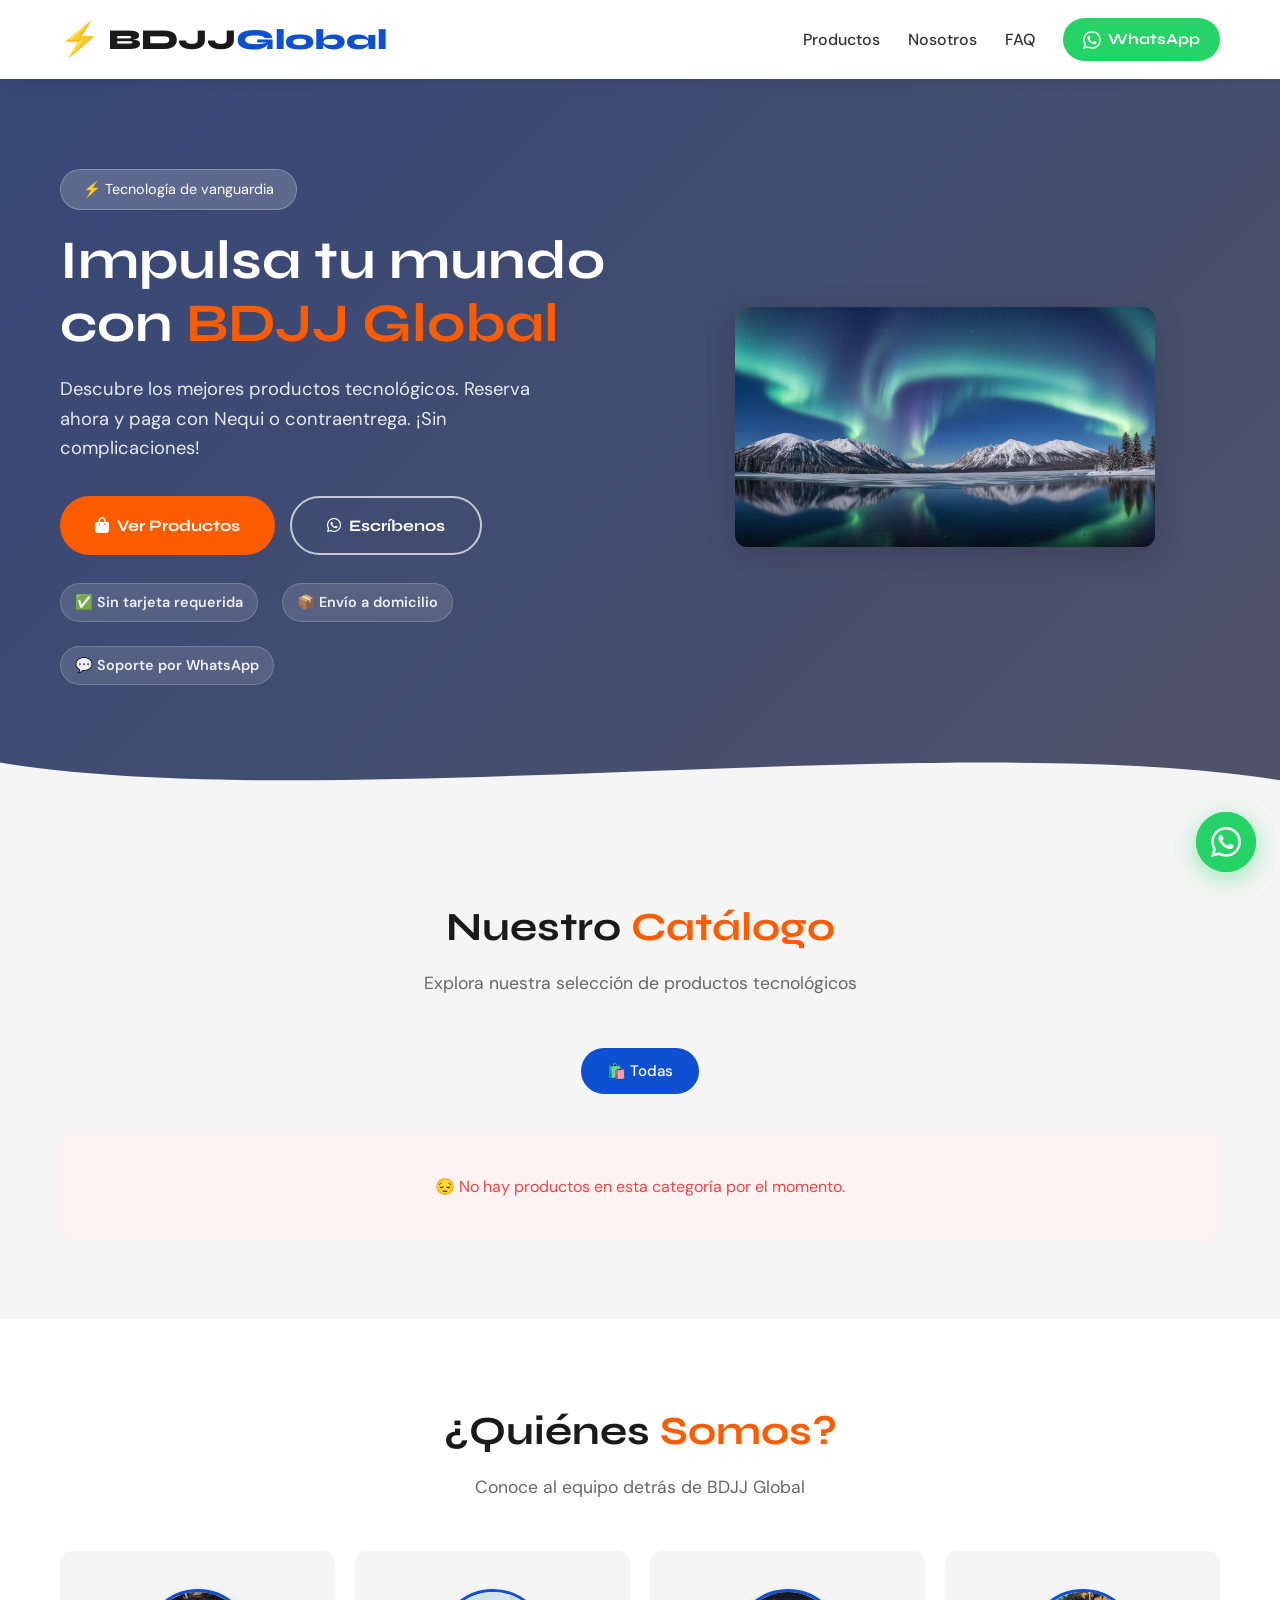
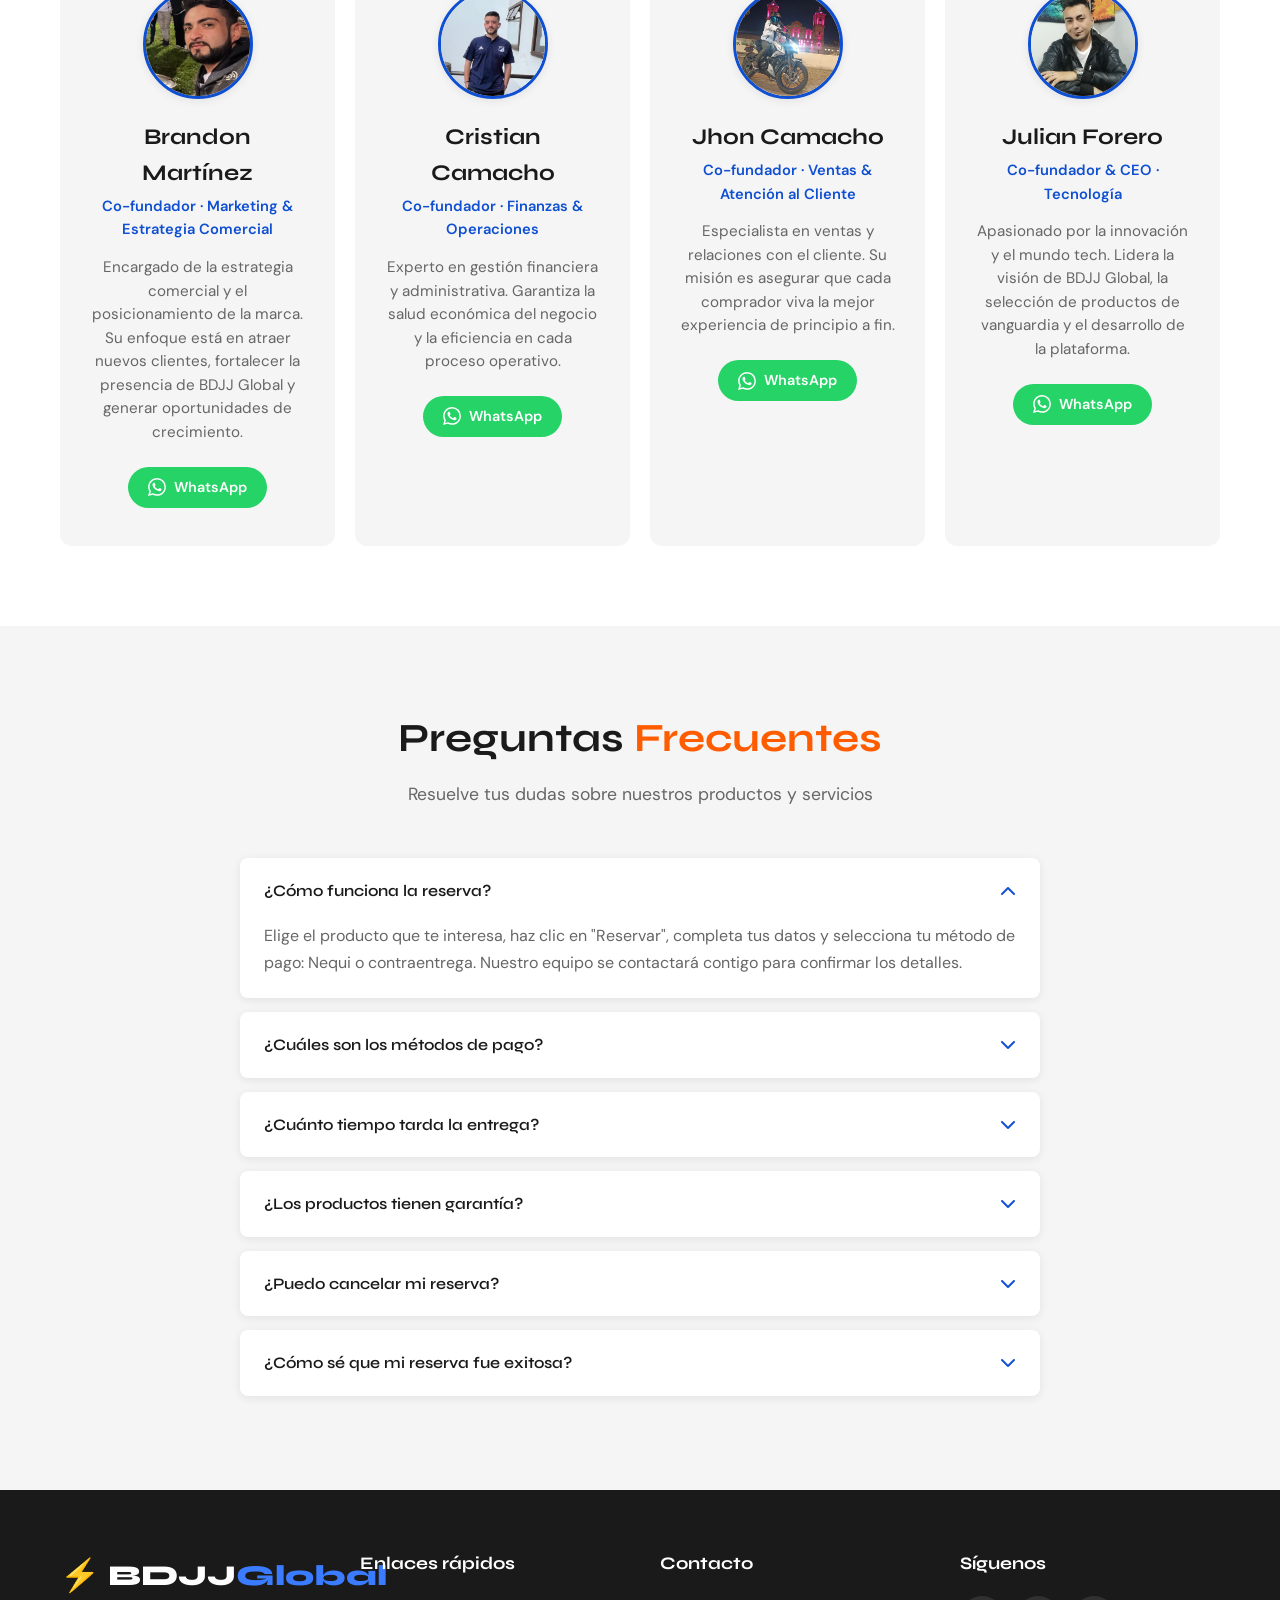
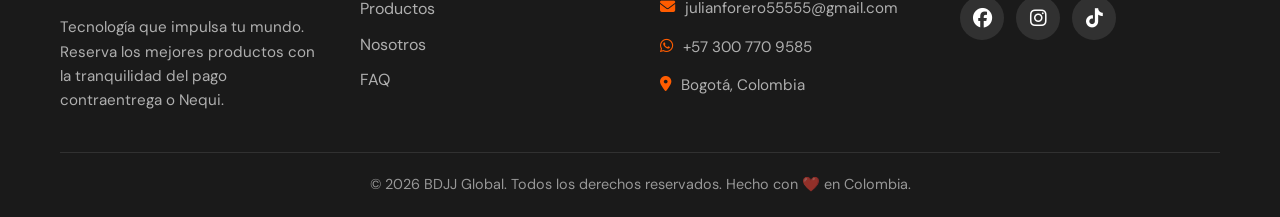
==== commit 1ae1fe2a: "cambio de nombre" ====
--- a/index.html
+++ b/index.html
@@ -3,9 +3,9 @@
 <head>
     <meta charset="UTF-8">
     <meta name="viewport" content="width=device-width, initial-scale=1.0">
-    <meta name="description" content="NovaTech – Tecnología de vanguardia en Colombia. Reserva y paga con Nequi o contraentrega. Envío a domicilio.">
-
-    <title>NovaTech – Tecnología que impulsa tu mundo</title>
+    <meta name="description" content="BDJJ Global – Tecnología de vanguardia en Colombia. Reserva y paga con Nequi o contraentrega. Envío a domicilio.">
+
+    <title>BDJJ Global – Tecnología que impulsa tu mundo</title>
 
     <!-- Fuentes de Google -->
     <link rel="preconnect" href="https://fonts.googleapis.com">
@@ -27,9 +27,9 @@
         <div class="container nav-container">
 
             <!-- Logo -->
-            <a href="#inicio" class="logo" aria-label="NovaTech inicio">
+            <a href="#inicio" class="logo" aria-label="BDJJ Global inicio">
                 <span class="logo-icon">⚡</span>
-                <span class="logo-text">Nova<span class="logo-highlight">Tech</span></span>
+                <span class="logo-text">BDJJ<span class="logo-highlight">Global</span></span>
             </a>
 
             <!-- Menú de navegación -->
@@ -96,7 +96,7 @@
                 <!-- Título principal -->
                 <h1 class="hero-title">
                     Impulsa tu mundo con
-                    <span class="text-highlight">NovaTech</span>
+                    <span class="text-highlight">BDJJ Global</span>
                 </h1>
 
                 <!-- Descripción -->
@@ -126,7 +126,7 @@
             <!-- Imagen decorativa lateral (se oculta en móvil) -->
             <div class="hero-image" aria-hidden="true">
                 <img src="recursos/fondo.png"
-                     alt="Productos tecnológicos NovaTech"
+                     alt="Productos tecnológicos BDJJ Global"
                      class="hero-ilustracion"
                      loading="eager">
             </div>
@@ -176,7 +176,7 @@
 
             <div class="section-header">
                 <h2 class="section-title">¿Quiénes <span class="text-highlight">Somos?</span></h2>
-                <p class="section-subtitle">Conoce al equipo detrás de NovaTech</p>
+                <p class="section-subtitle">Conoce al equipo detrás de BDJJ Global</p>
             </div>
 
             <!-- Las tarjetas se generan con JS para usar CONFIG.equipo -->
@@ -213,7 +213,7 @@
                 <div class="footer-brand">
                     <div class="logo">
                         <span class="logo-icon">⚡</span>
-                        <span class="logo-text">Nova<span class="logo-highlight">Tech</span></span>
+                        <span class="logo-text">BDJJ<span class="logo-highlight">Global</span></span>
                     </div>
                     <p>Tecnología que impulsa tu mundo. Reserva los mejores productos con la tranquilidad del pago contraentrega o Nequi.</p>
                 </div>
@@ -272,7 +272,7 @@
             </div>
 
             <div class="footer-bottom">
-                <p>&copy; 2026 NovaTech. Todos los derechos reservados. Hecho con ❤️ en Colombia.</p>
+                <p>&copy; 2026 BDJJ Global. Todos los derechos reservados. Hecho con ❤️ en Colombia.</p>
             </div>
         </div>
     </footer>
--- a/css/styles.css
+++ b/css/styles.css
@@ -1,6 +1,6 @@
 /* ============================================================
    ARCHIVO: css/styles.css
-   PROPÓSITO: Estilos globales de NovaTech.
+   PROPÓSITO: Estilos globales de BDJJ Global.
    Organización:
      1. Variables y Reset
      2. Utilidades
@@ -666,8 +666,8 @@
 
 .team-grid {
     display: grid;
-    grid-template-columns: repeat(auto-fit, minmax(290px, 1fr));
-    gap: 28px;
+    grid-template-columns:  repeat(4, 1fr);
+    gap: 20px;
 }
 
 .team-card {
@@ -1278,7 +1278,7 @@
     }
 
     /* Hero */
-    .hero               { padding: 60px 0 100px; }
+    .hero               { padding: 100px 0 100px; }
     .hero-title         { font-size: 2rem; }
     .hero-subtitle      { font-size: 1rem; }
 
@@ -1292,7 +1292,7 @@
     .products-grid      { grid-template-columns: 1fr; }
 
     /* Team: 1 columna */
-    .team-grid          { grid-template-columns: 1fr; }
+    .team-grid          { grid-template-columns: repeat(2, 1fr); }
 
     /* Pago: columna en móvil */
     .payment-options    { flex-direction: column; }
@@ -1320,6 +1320,8 @@
 @media (max-width: 480px) {
     .hero-title         { font-size: 1.75rem; }
 
+    .team-grid { grid-template-columns: 1fr; }
+
     .hero-buttons       { flex-direction: column; }
     .btn-primary,
     .btn-secondary      { justify-content: center; text-align: center; }
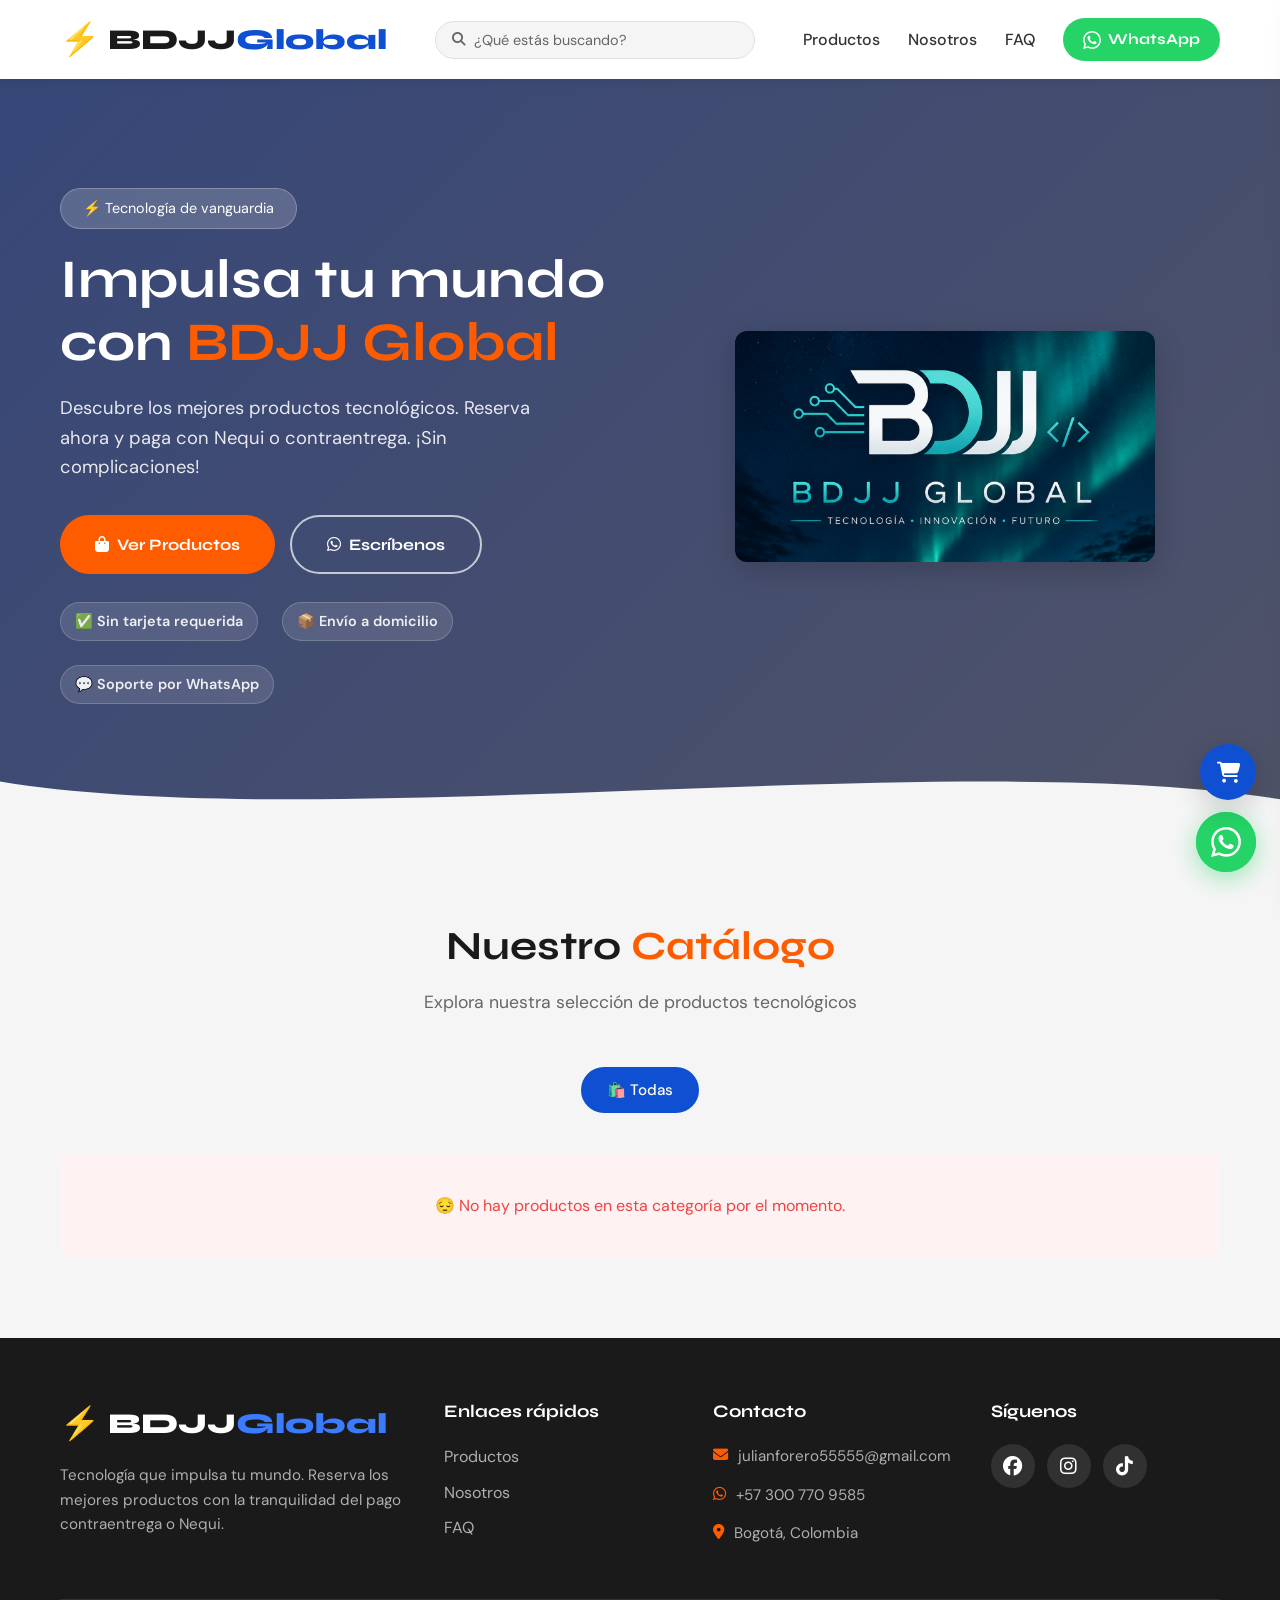
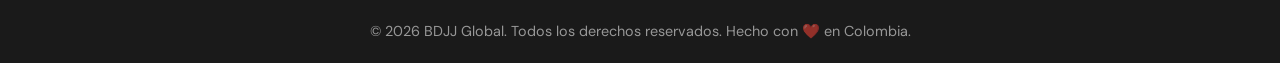
==== commit f2e27686: "ajuste de secciones" ====
--- a/index.html
+++ b/index.html
@@ -32,11 +32,28 @@
                 <span class="logo-text">BDJJ<span class="logo-highlight">Global</span></span>
             </a>
 
+            <!-- Buscador central en el navbar -->
+            <div class="nav-search" id="navSearch">
+                <div class="nav-search__inner">
+                    <i class="fas fa-search nav-search__icon" aria-hidden="true"></i>
+                    <input type="text"
+                           id="navSearchInput"
+                           class="nav-search__input"
+                           placeholder="¿Qué estás buscando?"
+                           autocomplete="off"
+                           aria-label="Buscar productos">
+                    <button class="nav-search__clear" id="navSearchClear" aria-label="Limpiar búsqueda" style="display:none;">
+                        <i class="fas fa-times"></i>
+                    </button>
+                </div>
+                <div class="nav-search__results" id="navSearchResults" style="display:none;"></div>
+            </div>
+
             <!-- Menú de navegación -->
             <ul class="nav-links" id="navLinks">
-                <li><a href="#catalogo" class="nav-link">Productos</a></li>
-                <li><a href="#nosotros" class="nav-link">Nosotros</a></li>
-                <li><a href="#faq"      class="nav-link">FAQ</a></li>
+                <li><a href="#catalogo"     class="nav-link">Productos</a></li>
+                <li><a href="nosotros.html" class="nav-link">Nosotros</a></li>
+                <li><a href="faq.html"      class="nav-link">FAQ</a></li>
 
                 <!-- Botón WhatsApp en la navbar -->
                 <li>
@@ -166,41 +183,6 @@
             </div>
         </div>
     </section>
-
-
-    <!-- ════════════════════════════════════════════════════
-         NOSOTROS – Tarjetas del equipo fundador
-         ════════════════════════════════════════════════════ -->
-    <section class="about" id="nosotros" aria-label="Equipo fundador">
-        <div class="container">
-
-            <div class="section-header">
-                <h2 class="section-title">¿Quiénes <span class="text-highlight">Somos?</span></h2>
-                <p class="section-subtitle">Conoce al equipo detrás de BDJJ Global</p>
-            </div>
-
-            <!-- Las tarjetas se generan con JS para usar CONFIG.equipo -->
-            <div class="team-grid" id="teamGrid"></div>
-        </div>
-    </section>
-
-
-    <!-- ════════════════════════════════════════════════════
-         FAQ – Preguntas frecuentes (acordeón)
-         ════════════════════════════════════════════════════ -->
-    <section class="faq" id="faq" aria-label="Preguntas frecuentes">
-        <div class="container">
-
-            <div class="section-header">
-                <h2 class="section-title">Preguntas <span class="text-highlight">Frecuentes</span></h2>
-                <p class="section-subtitle">Resuelve tus dudas sobre nuestros productos y servicios</p>
-            </div>
-
-            <!-- Acordeón (se genera dinámicamente desde js/faq.js) -->
-            <div class="faq-container" id="faqContainer"></div>
-        </div>
-    </section>
-
 
     <!-- ════════════════════════════════════════════════════
          FOOTER – Pie de página
@@ -334,45 +316,8 @@
     <script src="js/config.js"></script>
     <script src="js/productos.js"></script>
     <script src="js/modal.js"></script>
+    <script src="js/carrito.js"></script>
     <script src="js/faq.js"></script>
-
-    <!-- Script inline: renderizar equipo desde CONFIG.equipo -->
-    <script>
-        /* ── EQUIPO FUNDADOR ──────────────────────────────────
-           Genera las tarjetas del equipo usando los datos de
-           CONFIG.equipo definidos en js/config.js.
-           Para editar miembros, modifica CONFIG.equipo.
-           ────────────────────────────────────────────────── */
-        (function renderizarEquipo() {
-            const grid = document.getElementById('teamGrid');
-            if (!grid || !CONFIG.equipo) return;
-
-            grid.innerHTML = CONFIG.equipo.map(miembro => `
-                <div class="team-card">
-                    <img src="${miembro.foto}"
-                         alt="Foto de ${miembro.nombre}"
-                         class="team-avatar"
-                         loading="lazy"
-                         onerror="this.src='https://ui-avatars.com/api/?name=${encodeURIComponent(miembro.nombre)}&background=0F4FD1&color=fff&size=110'">
-                    <h3 class="team-name">${miembro.nombre}</h3>
-                    <p class="team-role">${miembro.rol}</p>
-                    <p class="team-bio">${miembro.bio}</p>
-                    <div class="team-social">
-                        <a href="https://wa.me/57${miembro.whatsapp}"
-                           class="social-link-wa"
-                           target="_blank"
-                           rel="noopener noreferrer"
-                           aria-label="WhatsApp de ${miembro.nombre}">
-                            <svg width="18" height="18" viewBox="0 0 24 24" fill="currentColor" aria-hidden="true">
-                                <path d="M17.472 14.382c-.297-.149-1.758-.867-2.03-.967-.273-.099-.471-.148-.67.15-.197.297-.767.966-.94 1.164-.173.199-.347.223-.644.075-.297-.15-1.255-.463-2.39-1.475-.883-.788-1.48-1.761-1.653-2.059-.173-.297-.018-.458.13-.606.134-.133.298-.347.446-.52.149-.174.198-.298.298-.497.099-.198.05-.371-.025-.52-.075-.149-.669-1.612-.916-2.207-.242-.579-.487-.5-.669-.51-.173-.008-.371-.01-.57-.01-.198 0-.52.074-.792.372-.272.297-1.04 1.016-1.04 2.479 0 1.462 1.065 2.875 1.213 3.074.149.198 2.096 3.2 5.077 4.487.709.306 1.262.489 1.694.625.712.227 1.36.195 1.871.118.571-.085 1.758-.719 2.006-1.413.248-.694.248-1.289.173-1.413-.074-.124-.272-.198-.57-.347m-5.421 7.403h-.004a9.87 9.87 0 01-5.031-1.378l-.361-.214-3.741.982.998-3.648-.235-.374a9.86 9.86 0 01-1.51-5.26c.001-5.45 4.436-9.884 9.888-9.884 2.64 0 5.122 1.03 6.988 2.898a9.825 9.825 0 012.893 6.994c-.003 5.45-4.437 9.884-9.885 9.884m8.413-18.297A11.815 11.815 0 0012.05 0C5.495 0 .16 5.335.157 11.892c0 2.096.547 4.142 1.588 5.945L.057 24l6.305-1.654a11.882 11.882 0 005.683 1.448h.005c6.554 0 11.89-5.335 11.893-11.893a11.821 11.821 0 00-3.48-8.413z"/>
-                            </svg>
-                            WhatsApp
-                        </a>
-                    </div>
-                </div>
-            `).join('');
-        })();
-    </script>
 
     <!-- app.js siempre al final (orquesta todos los módulos) -->
     <script src="js/app.js"></script>
--- a/css/styles.css
+++ b/css/styles.css
@@ -542,6 +542,18 @@
     font-weight: 700;
 }
 
+.badge-descuento {
+    position: absolute;
+    bottom: 12px;
+    left: 12px;
+    background: var(--naranja);
+    color: var(--blanco);
+    padding: 4px 12px;
+    border-radius: 20px;
+    font-size: .8rem;
+    font-weight: 700;
+}
+
 /* Overlay semitransparente cuando está agotado */
 .agotado-overlay::after {
     content: '';
@@ -569,6 +581,13 @@
     font-weight: 700;
     margin-bottom: 10px;
     font-family: var(--font-title);
+}
+
+.product-price-original {
+    font-size: 1rem;
+    color: var(--gris-medio);
+    text-decoration: line-through;
+    margin-bottom: 4px;
 }
 
 .product-description {
@@ -815,7 +834,7 @@
 
 .footer-content {
     display: grid;
-    grid-template-columns: repeat(auto-fit, minmax(220px, 1fr));
+    grid-template-columns: 1.5fr 1fr 1fr 1fr;
     gap: 40px;
     margin-bottom: 40px;
 }
@@ -1253,7 +1272,8 @@
     /* Menú responsive */
     .nav-links {
         position: fixed;
-        top: 70px;
+        top: 0;
+        padding-top: 80px;
         left: 0;
         width: 100%;
         background: var(--blanco);
@@ -1277,8 +1297,10 @@
         padding: 13px 20px;
     }
 
+    /* Navbar más compacta en móvil */
+    .navbar             { padding: 10px 0; }
+
     /* Hero */
-    .hero               { padding: 100px 0 100px; }
     .hero-title         { font-size: 2rem; }
     .hero-subtitle      { font-size: 1rem; }
 
@@ -1335,3 +1357,375 @@
     .logo               { font-size: 1.5rem; }
     .logo-icon          { font-size: 1.7rem; }
 }
+
+/* ============================================================
+   BUSCADOR DEL NAVBAR
+   ============================================================ */
+.nav-container {
+    position: relative;
+}
+
+.nav-search {
+    position: relative;
+    flex: 0 1 320px;
+    min-width: 0;
+}
+
+.nav-search__inner {
+    display: flex;
+    align-items: center;
+    background: var(--gris-claro);
+    border: 1.5px solid var(--gris-borde);
+    border-radius: 50px;
+    padding: 0 16px;
+    gap: 8px;
+    transition: var(--transition);
+}
+
+.nav-search__inner:focus-within {
+    border-color: var(--azul-electrico);
+    background: var(--blanco);
+    box-shadow: 0 0 0 3px rgba(15,79,209,.12);
+}
+
+.nav-search__icon { color: var(--gris-medio); font-size: 0.85rem; }
+
+.nav-search__input {
+    border: none;
+    background: transparent;
+    outline: none;
+    font-family: var(--font-body);
+    font-size: 0.9rem;
+    color: var(--gris-oscuro);
+    width: 100%;
+    padding: 9px 0;
+}
+
+.nav-search__input::placeholder { color: var(--gris-medio); }
+
+.nav-search__clear {
+    background: none;
+    border: none;
+    cursor: pointer;
+    color: var(--gris-medio);
+    display: flex;
+    align-items: center;
+    padding: 0;
+    font-size: 0.8rem;
+    transition: var(--transition);
+}
+.nav-search__clear:hover { color: var(--rojo-error); }
+
+.nav-search__results {
+    position: absolute;
+    top: calc(100% + 8px);
+    left: 0;
+    right: 0;
+    background: var(--blanco);
+    border: 1.5px solid var(--gris-borde);
+    border-radius: var(--radio);
+    box-shadow: var(--sombra-fuerte);
+    z-index: 2000;
+    overflow: hidden;
+}
+
+.nav-search__no-result {
+    padding: 16px 20px;
+    color: var(--gris-medio);
+    font-size: 0.9rem;
+}
+
+.nav-search__item {
+    display: flex;
+    align-items: center;
+    gap: 12px;
+    padding: 12px 16px;
+    border-bottom: 1px solid var(--gris-borde);
+    transition: var(--transition);
+    cursor: default;
+}
+.nav-search__item:last-child { border-bottom: none; }
+.nav-search__item:hover { background: var(--gris-claro); }
+
+.nav-search__thumb {
+    width: 42px;
+    height: 42px;
+    object-fit: cover;
+    border-radius: var(--radio-sm);
+    flex-shrink: 0;
+}
+
+.nav-search__emoji { font-size: 1.8rem; flex-shrink: 0; }
+
+.nav-search__item-info {
+    flex: 1;
+    min-width: 0;
+    display: flex;
+    flex-direction: column;
+    gap: 2px;
+}
+
+.nav-search__item-name {
+    font-weight: 600;
+    font-size: 0.9rem;
+    color: var(--negro);
+    white-space: nowrap;
+    overflow: hidden;
+    text-overflow: ellipsis;
+}
+
+.nav-search__item-cat {
+    font-size: 0.78rem;
+    color: var(--gris-medio);
+}
+
+.nav-search__item-btn {
+    padding: 5px 14px;
+    background: var(--azul-electrico);
+    color: var(--blanco);
+    border: none;
+    border-radius: 50px;
+    cursor: pointer;
+    font-size: 0.8rem;
+    font-family: var(--font-title);
+    font-weight: 600;
+    transition: var(--transition);
+    flex-shrink: 0;
+}
+.nav-search__item-btn:hover { background: var(--azul-oscuro); }
+
+/* En móvil, ocultar buscador (se puede activar por toggle) */
+@media (max-width: 900px) {
+    .nav-search { display: none; }
+}
+
+
+/* ============================================================
+   CANTIDAD — Controles +/−
+   ============================================================ */
+.qty-control {
+    display: flex;
+    align-items: center;
+    gap: 0;
+    width: fit-content;
+    border: 1.5px solid var(--gris-borde);
+    border-radius: var(--radio-sm);
+    overflow: hidden;
+}
+
+.qty-btn {
+    width: 40px;
+    height: 42px;
+    border: none;
+    background: var(--gris-claro);
+    font-size: 1.3rem;
+    font-weight: 700;
+    cursor: pointer;
+    color: var(--azul-electrico);
+    transition: var(--transition);
+    display: flex;
+    align-items: center;
+    justify-content: center;
+    line-height: 1;
+}
+
+.qty-btn:hover { background: var(--azul-electrico); color: var(--blanco); }
+.qty-btn:active { transform: scale(0.95); }
+
+.qty-input {
+    width: 56px;
+    height: 42px;
+    border: none;
+    border-left: 1.5px solid var(--gris-borde);
+    border-right: 1.5px solid var(--gris-borde);
+    text-align: center;
+    font-family: var(--font-title);
+    font-size: 1rem;
+    font-weight: 700;
+    color: var(--negro);
+    background: var(--blanco);
+    outline: none;
+    -moz-appearance: textfield;
+}
+.qty-input::-webkit-inner-spin-button,
+.qty-input::-webkit-outer-spin-button { -webkit-appearance: none; }
+
+
+/* ============================================================
+   INSTRUCCIONES DE PAGO (Nequi / Daviplata)
+   ============================================================ */
+.pago-instrucciones {
+    margin-top: 12px;
+    background: linear-gradient(135deg, #e8f4fd 0%, #f0f7ff 100%);
+    border: 1.5px solid var(--azul-claro);
+    border-radius: var(--radio-sm);
+    padding: 16px 18px;
+    animation: slideDown 0.25s ease;
+}
+
+@keyframes slideDown {
+    from { opacity: 0; transform: translateY(-8px); }
+    to   { opacity: 1; transform: translateY(0); }
+}
+
+.pago-instrucciones__header {
+    display: flex;
+    align-items: center;
+    gap: 8px;
+    color: var(--azul-electrico);
+    margin-bottom: 10px;
+    font-size: 0.95rem;
+}
+
+.pago-instrucciones p {
+    color: var(--gris-oscuro);
+    font-size: 0.9rem;
+    margin-bottom: 6px;
+}
+
+.pago-numero {
+    font-size: 1.15rem !important;
+    color: var(--azul-electrico) !important;
+    font-weight: 700;
+    letter-spacing: 0.5px;
+}
+
+
+/* ============================================================
+   CARRITO FLOTANTE
+   ============================================================ */
+.cart-fab {
+    position: fixed;
+    bottom: 100px;
+    right: 24px;
+    width: 56px;
+    height: 56px;
+    background: var(--azul-electrico);
+    color: var(--blanco);
+    border: none;
+    border-radius: 50%;
+    cursor: pointer;
+    display: flex;
+    align-items: center;
+    justify-content: center;
+    font-size: 1.3rem;
+    box-shadow: var(--sombra-fuerte);
+    z-index: 999;
+    transition: var(--transition);
+}
+.cart-fab:hover { background: var(--azul-oscuro); transform: scale(1.08); }
+
+.cart-fab__badge {
+    position: absolute;
+    top: -4px;
+    right: -4px;
+    background: var(--naranja);
+    color: var(--blanco);
+    font-size: 0.7rem;
+    font-weight: 700;
+    width: 20px;
+    height: 20px;
+    border-radius: 50%;
+    display: flex;
+    align-items: center;
+    justify-content: center;
+    display: none;
+}
+
+.cart-fab__badge.visible { display: flex; }
+
+/* Panel lateral del carrito */
+.cart-panel {
+    position: fixed;
+    top: 0;
+    right: -420px;
+    width: 400px;
+    max-width: 95vw;
+    height: 100vh;
+    background: var(--blanco);
+    box-shadow: var(--sombra-fuerte);
+    z-index: 3000;
+    display: flex;
+    flex-direction: column;
+    transition: right 0.35s cubic-bezier(.4,0,.2,1);
+}
+.cart-panel.open { right: 0; }
+
+.cart-panel__overlay {
+    display: none;
+    position: fixed;
+    inset: 0;
+    background: rgba(0,0,0,.45);
+    z-index: 2999;
+}
+.cart-panel__overlay.visible { display: block; }
+
+.cart-panel__header {
+    display: flex;
+    align-items: center;
+    justify-content: space-between;
+    padding: 20px 24px;
+    border-bottom: 1px solid var(--gris-borde);
+}
+.cart-panel__title { font-size: 1.2rem; font-family: var(--font-title); font-weight: 700; }
+.cart-panel__close { background: none; border: none; font-size: 1.5rem; cursor: pointer; color: var(--gris-medio); }
+.cart-panel__close:hover { color: var(--rojo-error); }
+
+.cart-panel__body {
+    flex: 1;
+    overflow-y: auto;
+    padding: 16px 24px;
+}
+
+.cart-empty {
+    text-align: center;
+    color: var(--gris-medio);
+    margin-top: 60px;
+    font-size: 1rem;
+}
+.cart-empty i { font-size: 3rem; color: var(--gris-borde); display: block; margin-bottom: 12px; }
+
+.cart-item {
+    display: flex;
+    align-items: center;
+    gap: 12px;
+    padding: 12px 0;
+    border-bottom: 1px solid var(--gris-borde);
+}
+.cart-item:last-child { border-bottom: none; }
+.cart-item__img { width: 52px; height: 52px; object-fit: cover; border-radius: var(--radio-sm); flex-shrink: 0; }
+.cart-item__emoji { font-size: 2rem; flex-shrink: 0; }
+.cart-item__info { flex: 1; min-width: 0; }
+.cart-item__name { font-weight: 600; font-size: 0.9rem; color: var(--negro); white-space: nowrap; overflow: hidden; text-overflow: ellipsis; }
+.cart-item__price { color: var(--azul-electrico); font-size: 0.85rem; font-weight: 600; }
+.cart-item__qty { display: flex; align-items: center; gap: 6px; margin-top: 4px; }
+.cart-item__qty button { width: 24px; height: 24px; border: 1px solid var(--gris-borde); background: var(--gris-claro); border-radius: 4px; cursor: pointer; font-size: 1rem; line-height: 1; display: flex; align-items: center; justify-content: center; }
+.cart-item__qty button:hover { background: var(--azul-electrico); color: var(--blanco); border-color: var(--azul-electrico); }
+.cart-item__qty span { font-size: 0.9rem; font-weight: 700; min-width: 20px; text-align: center; }
+.cart-item__remove { background: none; border: none; color: var(--gris-medio); cursor: pointer; font-size: 1rem; padding: 4px; }
+.cart-item__remove:hover { color: var(--rojo-error); }
+
+.cart-panel__footer {
+    padding: 20px 24px;
+    border-top: 1px solid var(--gris-borde);
+}
+.cart-total { display: flex; justify-content: space-between; font-weight: 700; font-size: 1.05rem; margin-bottom: 16px; }
+.cart-checkout-btn {
+    width: 100%;
+    display: flex;
+    align-items: center;
+    justify-content: center;
+    gap: 8px;
+    padding: 14px;
+    background: linear-gradient(135deg, var(--azul-electrico), var(--azul-claro));
+    color: var(--blanco);
+    border: none;
+    border-radius: var(--radio-sm);
+    font-family: var(--font-title);
+    font-size: 1rem;
+    font-weight: 700;
+    cursor: pointer;
+    transition: var(--transition);
+}
+.cart-checkout-btn:hover { opacity: 0.92; transform: translateY(-1px); }
+.cart-checkout-btn:disabled { opacity: 0.5; cursor: not-allowed; transform: none; }
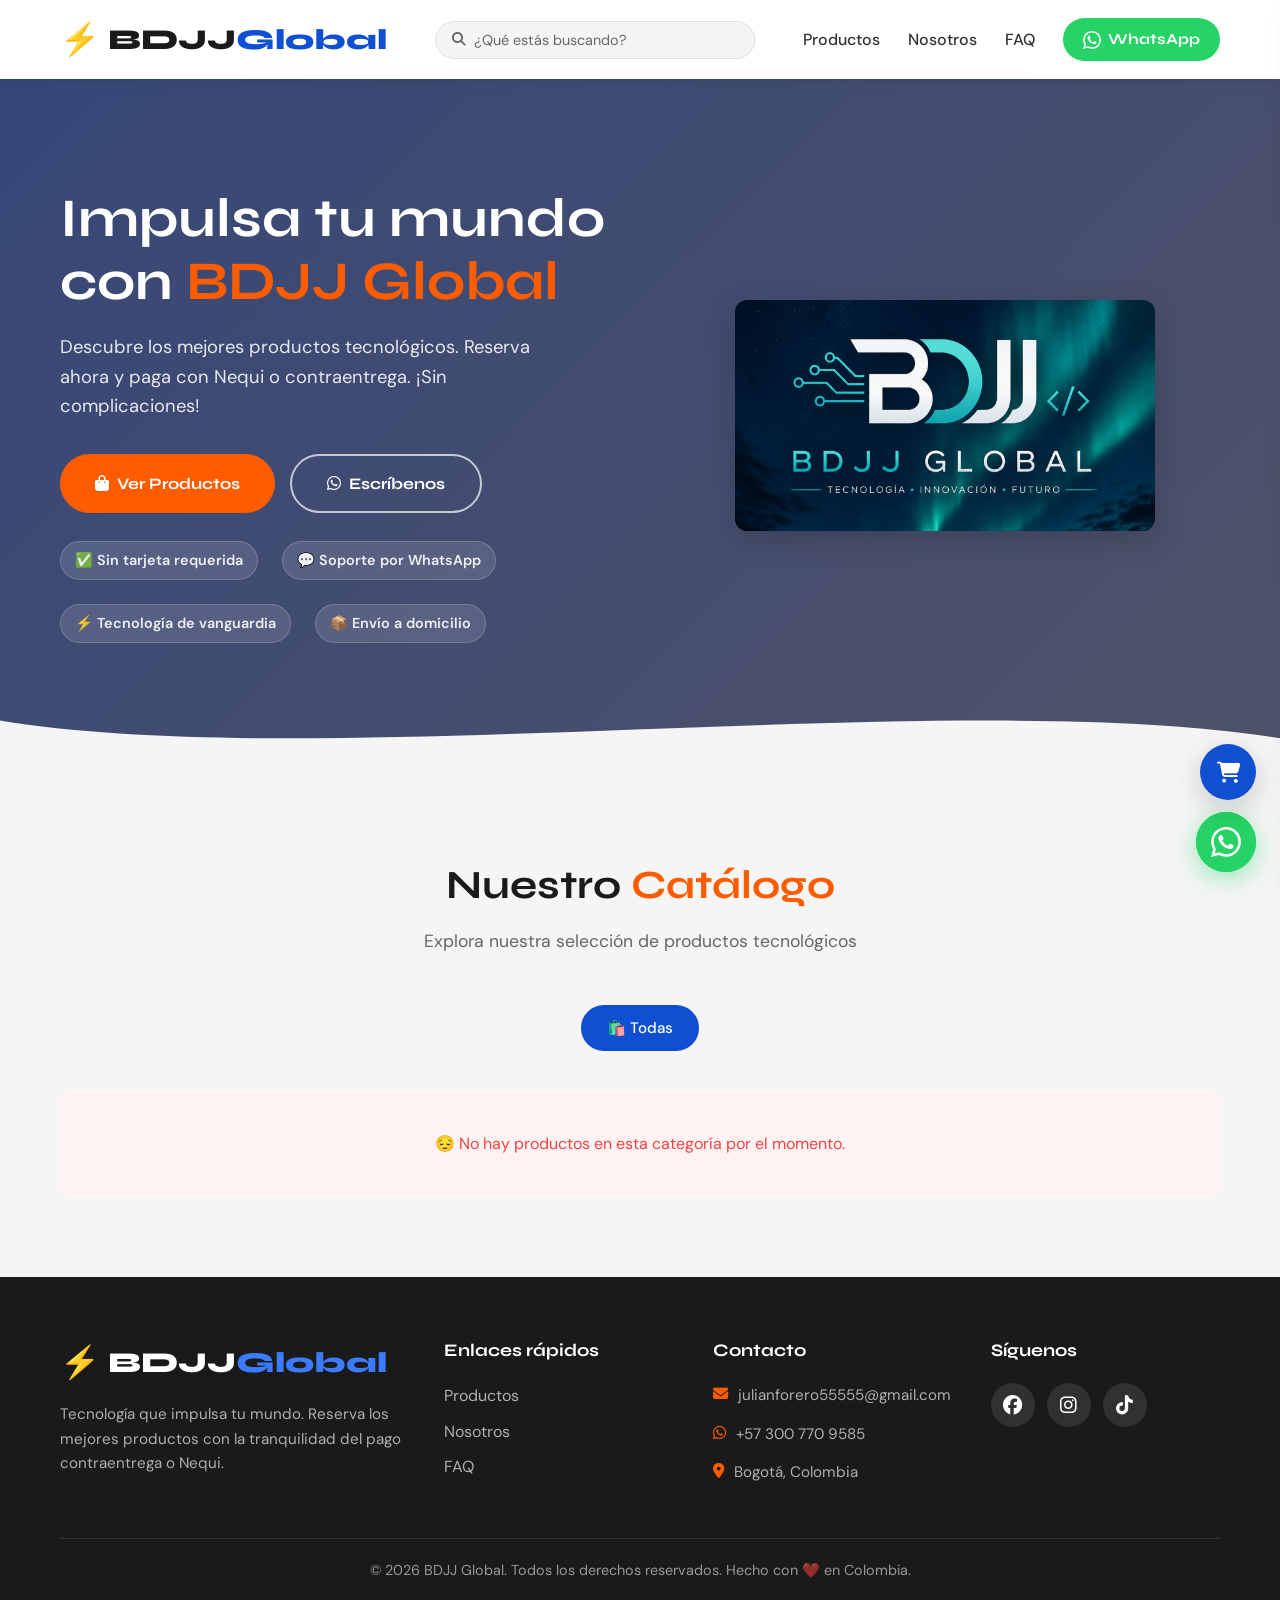
==== commit 544024af: "promociones" ====
--- a/index.html
+++ b/index.html
@@ -107,9 +107,6 @@
         <div class="hero-content">
             <div class="hero-text">
 
-                <!-- Etiqueta superior -->
-                <span class="hero-badge">⚡ Tecnología de vanguardia</span>
-
                 <!-- Título principal -->
                 <h1 class="hero-title">
                     Impulsa tu mundo con
@@ -135,8 +132,9 @@
                 <!-- Badges de confianza -->
                 <div class="trust-badges" aria-label="Garantías y ventajas">
                     <span class="trust-badge">✅ Sin tarjeta requerida</span>
+                    <span class="trust-badge">💬 Soporte por WhatsApp</span>
+                    <span class="trust-badge">⚡ Tecnología de vanguardia</span>
                     <span class="trust-badge">📦 Envío a domicilio</span>
-                    <span class="trust-badge">💬 Soporte por WhatsApp</span>
                 </div>
             </div>
 
--- a/css/styles.css
+++ b/css/styles.css
@@ -292,18 +292,6 @@
 
 .hero-text   { flex: 1; }
 
-.hero-badge {
-    display: inline-block;
-    background: rgba(255,255,255,.18);
-    color: var(--blanco);
-    padding: 8px 22px;
-    border-radius: 50px;
-    font-size: .9rem;
-    margin-bottom: 20px;
-    backdrop-filter: blur(8px);
-    border: 1px solid rgba(255,255,255,.25);
-}
-
 .hero-title {
     font-size: 3.4rem;
     color: var(--blanco);
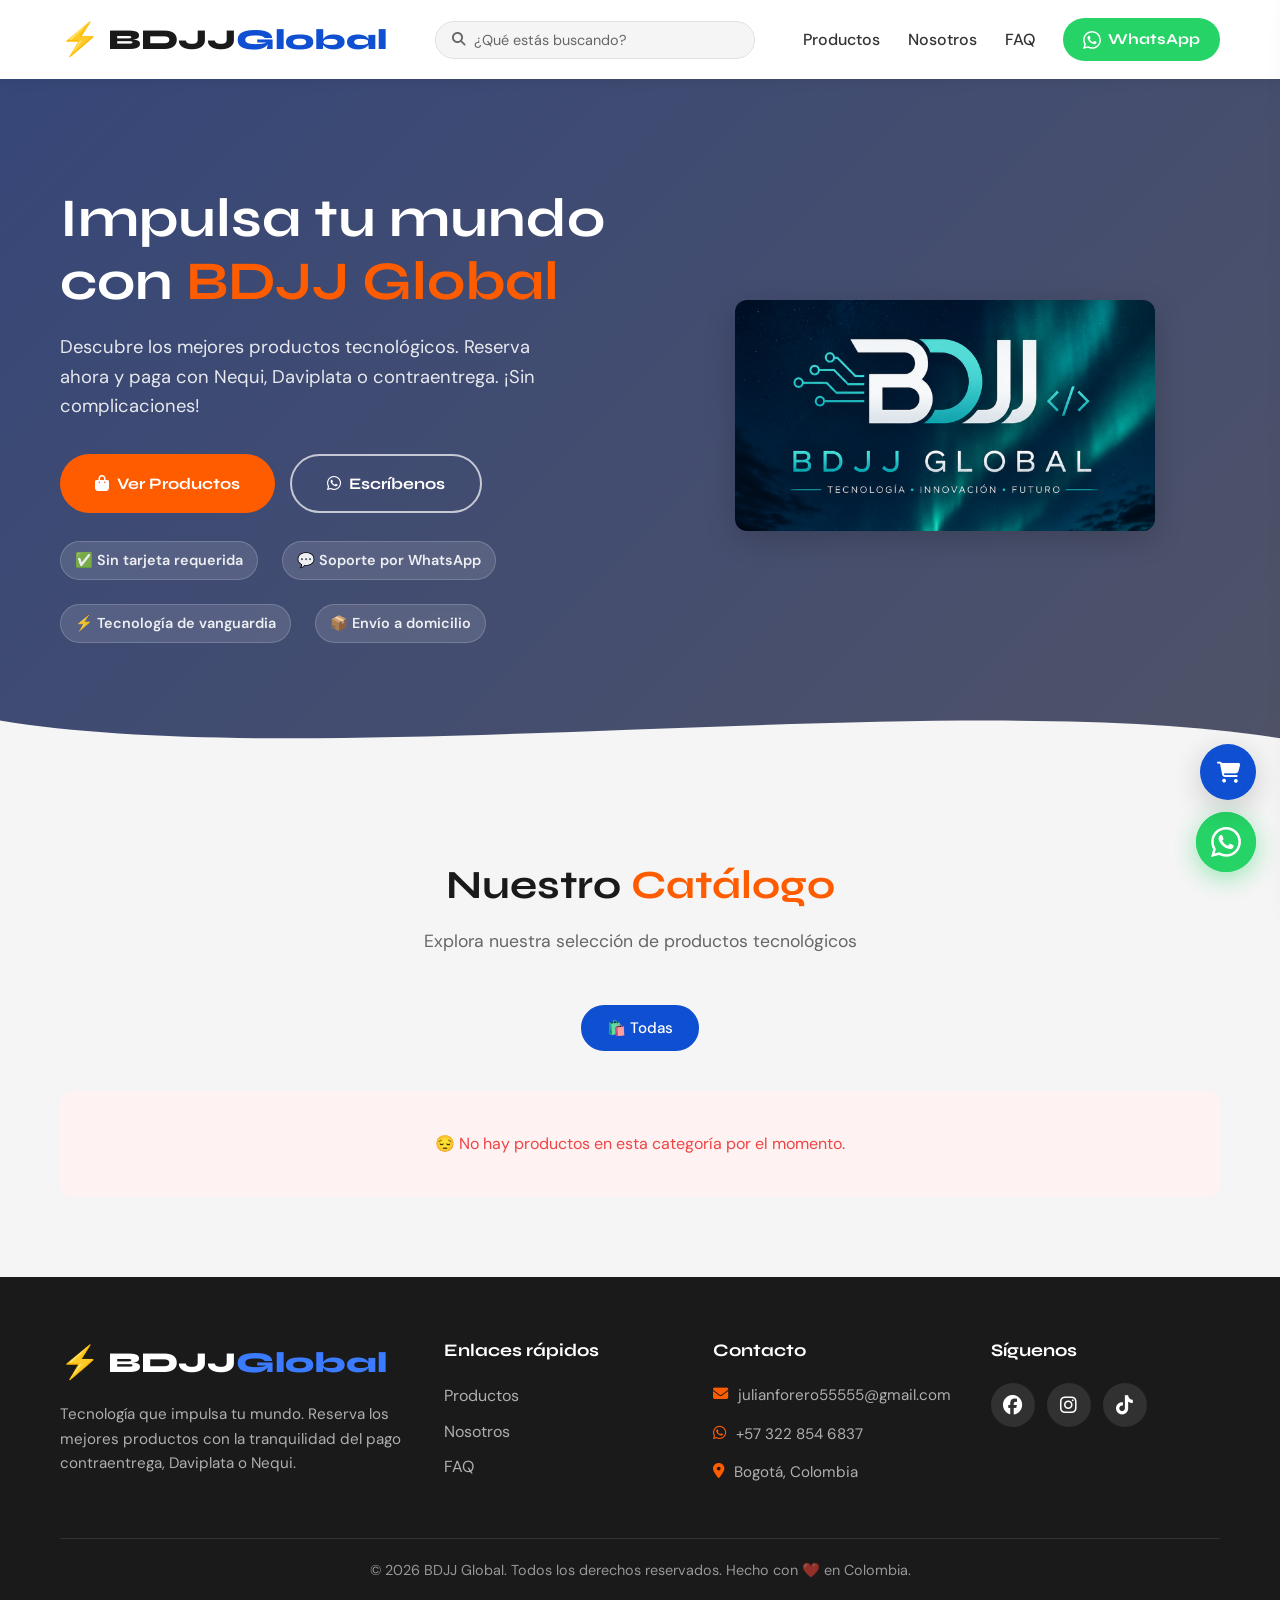
==== commit 2afd4d26: "ajuste cantidad" ====
--- a/index.html
+++ b/index.html
@@ -3,7 +3,7 @@
 <head>
     <meta charset="UTF-8">
     <meta name="viewport" content="width=device-width, initial-scale=1.0">
-    <meta name="description" content="BDJJ Global – Tecnología de vanguardia en Colombia. Reserva y paga con Nequi o contraentrega. Envío a domicilio.">
+    <meta name="description" content="BDJJ Global – Tecnología de vanguardia en Colombia. Reserva y paga con Nequi, Daviplata o contraentrega. Envío a domicilio.">
 
     <title>BDJJ Global – Tecnología que impulsa tu mundo</title>
 
@@ -116,7 +116,7 @@
                 <!-- Descripción -->
                 <p class="hero-subtitle">
                     Descubre los mejores productos tecnológicos. Reserva ahora y paga
-                    con Nequi o contraentrega. ¡Sin complicaciones!
+                    con Nequi, Daviplata o contraentrega. ¡Sin complicaciones!
                 </p>
 
                 <!-- Botones de acción -->
@@ -195,7 +195,7 @@
                         <span class="logo-icon">⚡</span>
                         <span class="logo-text">BDJJ<span class="logo-highlight">Global</span></span>
                     </div>
-                    <p>Tecnología que impulsa tu mundo. Reserva los mejores productos con la tranquilidad del pago contraentrega o Nequi.</p>
+                    <p>Tecnología que impulsa tu mundo. Reserva los mejores productos con la tranquilidad del pago contraentrega, Daviplata o Nequi.</p>
                 </div>
 
                 <!-- Enlaces rápidos -->
@@ -221,10 +221,10 @@
                         </li>
                         <li>
                             <i class="fab fa-whatsapp" aria-hidden="true"></i>
-                            <a href="https://wa.me/573007709585"
+                            <a href="https://wa.me/573228546837"
                                target="_blank" rel="noopener noreferrer"
                                style="color:inherit; text-decoration:none;">
-                                +57 300 770 9585
+                                +57 322 854 6837
                             </a>
                         </li>
                         <li>
@@ -244,7 +244,7 @@
                         <a href="#" class="social-icon" aria-label="Instagram">
                             <i class="fab fa-instagram" aria-hidden="true"></i>
                         </a>
-                        <a href="#" class="social-icon" aria-label="TikTok">
+                        <a href="https://www.tiktok.com/@bdjj_global" class="social-icon" aria-label="TikTok">
                             <i class="fab fa-tiktok" aria-hidden="true"></i>
                         </a>
                     </div>
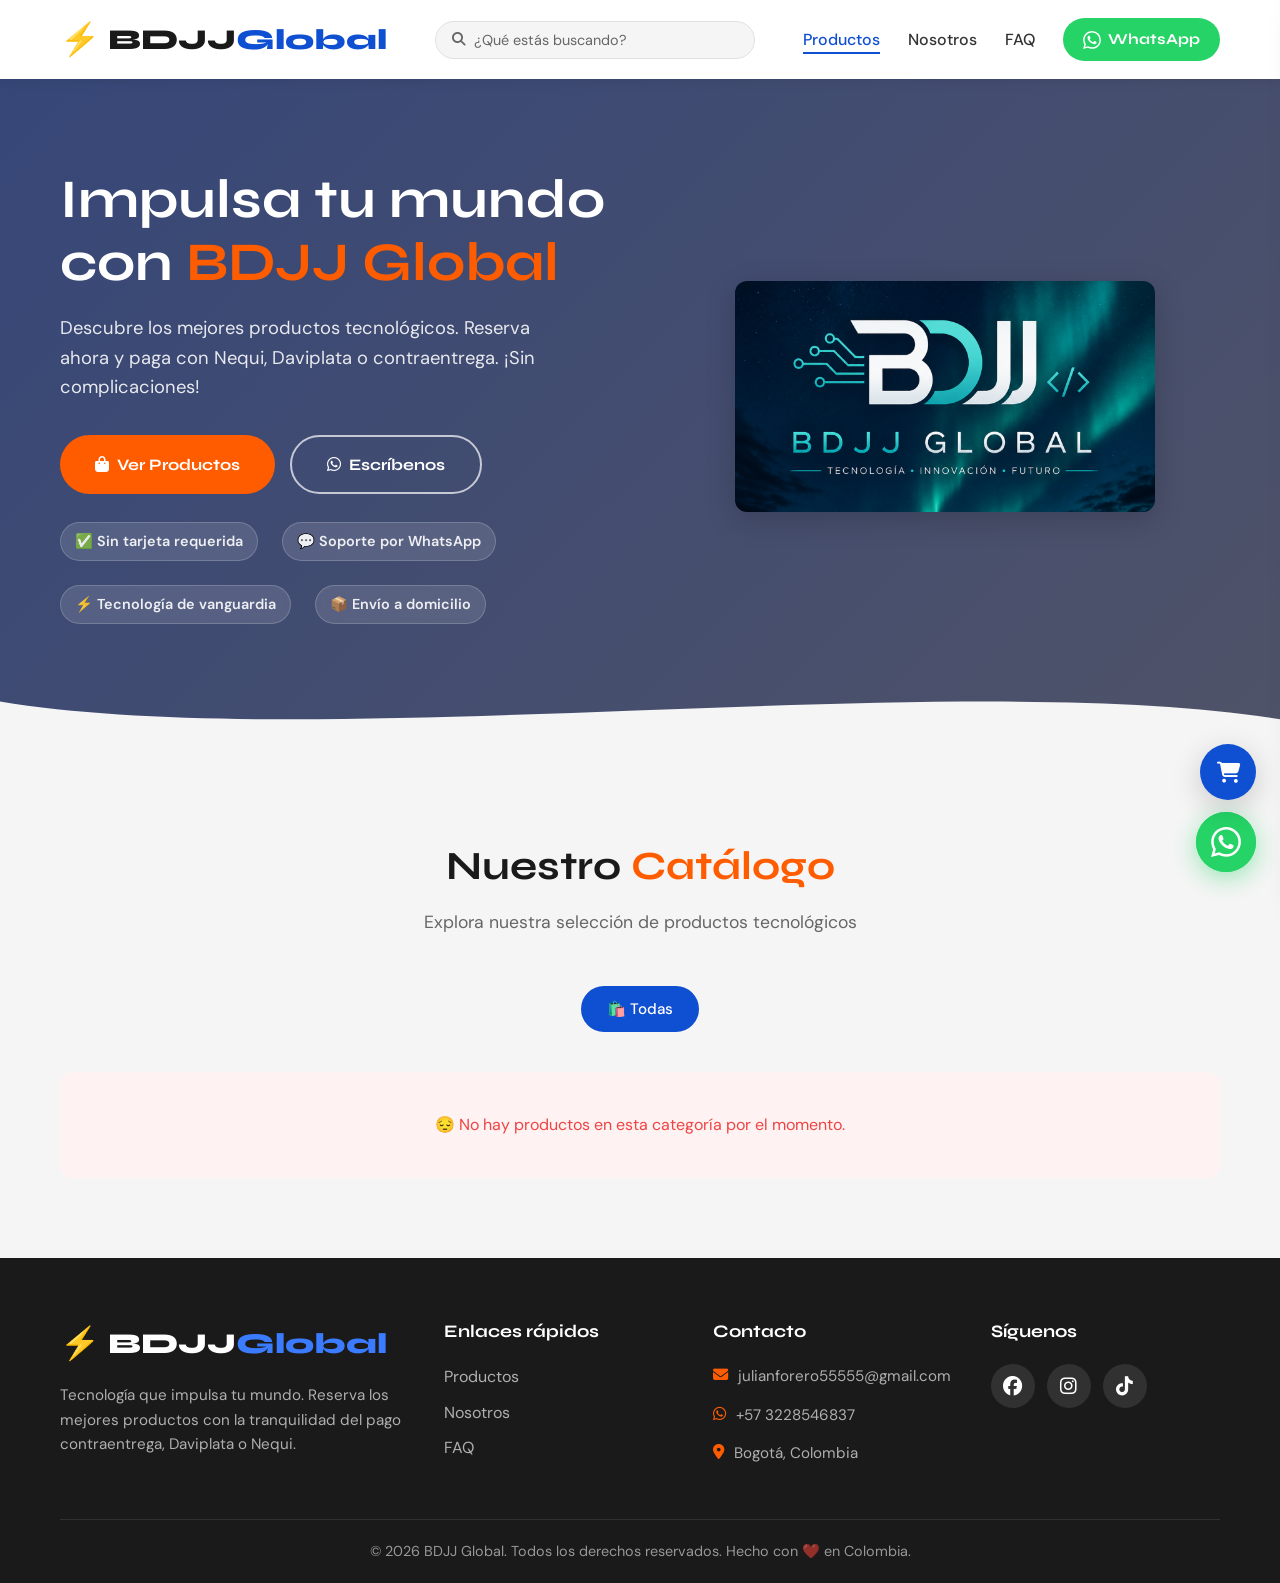
==== commit 1bbac8ba: "nueva version" ====
--- a/index.html
+++ b/index.html
@@ -4,132 +4,31 @@
     <meta charset="UTF-8">
     <meta name="viewport" content="width=device-width, initial-scale=1.0">
     <meta name="description" content="BDJJ Global – Tecnología de vanguardia en Colombia. Reserva y paga con Nequi, Daviplata o contraentrega. Envío a domicilio.">
-
     <title>BDJJ Global – Tecnología que impulsa tu mundo</title>
-
-    <!-- Fuentes de Google -->
     <link rel="preconnect" href="https://fonts.googleapis.com">
     <link rel="preconnect" href="https://fonts.gstatic.com" crossorigin>
-    <link href="https://fonts.googleapis.com/css2?family=DM+Sans:opsz,wght@9..40,400;9..40,500;9..40,700&family=Syne:wght@400;500;600;700;800&display=swap" rel="stylesheet">
-
-    <!-- Font Awesome (íconos) -->
+    <link href="https://fonts.googleapis.com/css2?family=DM+Sans:opsz,wght@9..40,400;500;700&family=Syne:wght@400;500;600;700;800&display=swap" rel="stylesheet">
     <link rel="stylesheet" href="https://cdnjs.cloudflare.com/ajax/libs/font-awesome/6.4.0/css/all.min.css">
-
-    <!-- Estilos propios -->
     <link rel="stylesheet" href="css/styles.css">
+    <link rel="stylesheet" href="css/catalogo.css">
+    <link rel="stylesheet" href="css/reserva-modal.css">
+    <link rel="stylesheet" href="css/carrito.css">
 </head>
 <body>
 
-    <!-- ════════════════════════════════════════════════════
-         NAVBAR – Barra de navegación fija
-         ════════════════════════════════════════════════════ -->
-    <nav class="navbar" id="navbar" role="navigation" aria-label="Navegación principal">
-        <div class="container nav-container">
+    <div id="navbar-root"></div>
 
-            <!-- Logo -->
-            <a href="#inicio" class="logo" aria-label="BDJJ Global inicio">
-                <span class="logo-icon">⚡</span>
-                <span class="logo-text">BDJJ<span class="logo-highlight">Global</span></span>
-            </a>
-
-            <!-- Buscador central en el navbar -->
-            <div class="nav-search" id="navSearch">
-                <div class="nav-search__inner">
-                    <i class="fas fa-search nav-search__icon" aria-hidden="true"></i>
-                    <input type="text"
-                           id="navSearchInput"
-                           class="nav-search__input"
-                           placeholder="¿Qué estás buscando?"
-                           autocomplete="off"
-                           aria-label="Buscar productos">
-                    <button class="nav-search__clear" id="navSearchClear" aria-label="Limpiar búsqueda" style="display:none;">
-                        <i class="fas fa-times"></i>
-                    </button>
-                </div>
-                <div class="nav-search__results" id="navSearchResults" style="display:none;"></div>
-            </div>
-
-            <!-- Menú de navegación -->
-            <ul class="nav-links" id="navLinks">
-                <li><a href="#catalogo"     class="nav-link">Productos</a></li>
-                <li><a href="nosotros.html" class="nav-link">Nosotros</a></li>
-                <li><a href="faq.html"      class="nav-link">FAQ</a></li>
-
-                <!-- Botón WhatsApp en la navbar -->
-                <li>
-                    <a href="#"
-                       class="btn-whatsapp-nav"
-                       id="whatsappNavBtn"
-                       target="_blank"
-                       rel="noopener noreferrer"
-                       aria-label="Contactar por WhatsApp">
-                        <!-- Ícono SVG de WhatsApp -->
-                        <svg width="18" height="18" viewBox="0 0 24 24" fill="currentColor" aria-hidden="true">
-                            <path d="M17.472 14.382c-.297-.149-1.758-.867-2.03-.967-.273-.099-.471-.148-.67.15-.197.297-.767.966-.94 1.164-.173.199-.347.223-.644.075-.297-.15-1.255-.463-2.39-1.475-.883-.788-1.48-1.761-1.653-2.059-.173-.297-.018-.458.13-.606.134-.133.298-.347.446-.52.149-.174.198-.298.298-.497.099-.198.05-.371-.025-.52-.075-.149-.669-1.612-.916-2.207-.242-.579-.487-.5-.669-.51-.173-.008-.371-.01-.57-.01-.198 0-.52.074-.792.372-.272.297-1.04 1.016-1.04 2.479 0 1.462 1.065 2.875 1.213 3.074.149.198 2.096 3.2 5.077 4.487.709.306 1.262.489 1.694.625.712.227 1.36.195 1.871.118.571-.085 1.758-.719 2.006-1.413.248-.694.248-1.289.173-1.413-.074-.124-.272-.198-.57-.347m-5.421 7.403h-.004a9.87 9.87 0 01-5.031-1.378l-.361-.214-3.741.982.998-3.648-.235-.374a9.86 9.86 0 01-1.51-5.26c.001-5.45 4.436-9.884 9.888-9.884 2.64 0 5.122 1.03 6.988 2.898a9.825 9.825 0 012.893 6.994c-.003 5.45-4.437 9.884-9.885 9.884m8.413-18.297A11.815 11.815 0 0012.05 0C5.495 0 .16 5.335.157 11.892c0 2.096.547 4.142 1.588 5.945L.057 24l6.305-1.654a11.882 11.882 0 005.683 1.448h.005c6.554 0 11.89-5.335 11.893-11.893a11.821 11.821 0 00-3.48-8.413z"/>
-                        </svg>
-                        WhatsApp
-                    </a>
-                </li>
-            </ul>
-
-            <!-- Botón hamburguesa para móviles -->
-            <button class="hamburger" id="hamburgerBtn"
-                    aria-label="Abrir menú de navegación"
-                    aria-expanded="false"
-                    aria-controls="navLinks">
-                <span></span>
-                <span></span>
-                <span></span>
-            </button>
-        </div>
-    </nav>
-
-
-    <!-- ════════════════════════════════════════════════════
-         HERO – Cabecera principal con video de fondo
-         ════════════════════════════════════════════════════ -->
     <header class="hero" id="inicio">
-
-        <!-- Video de fondo (muted y autoplay para que no bloquee) -->
-        <video class="hero-video"
-               src="recursos/fondo.mp4"
-               autoplay
-               muted
-               loop
-               playsinline
-               aria-hidden="true">
-        </video>
-
-        <!-- Capa oscura semitransparente sobre el video -->
+        <video class="hero-video" src="recursos/fondo.mp4" autoplay muted loop playsinline aria-hidden="true"></video>
         <div class="hero-overlay" aria-hidden="true"></div>
-
-        <!-- Contenido principal del hero -->
         <div class="hero-content">
             <div class="hero-text">
-
-                <!-- Título principal -->
-                <h1 class="hero-title">
-                    Impulsa tu mundo con
-                    <span class="text-highlight">BDJJ Global</span>
-                </h1>
-
-                <!-- Descripción -->
-                <p class="hero-subtitle">
-                    Descubre los mejores productos tecnológicos. Reserva ahora y paga
-                    con Nequi, Daviplata o contraentrega. ¡Sin complicaciones!
-                </p>
-
-                <!-- Botones de acción -->
+                <h1 class="hero-title">Impulsa tu mundo con <span class="text-highlight">BDJJ Global</span></h1>
+                <p class="hero-subtitle">Descubre los mejores productos tecnológicos. Reserva ahora y paga con Nequi, Daviplata o contraentrega. ¡Sin complicaciones!</p>
                 <div class="hero-buttons">
-                    <a href="#catalogo" class="btn-primary">
-                        <i class="fas fa-shopping-bag"></i> Ver Productos
-                    </a>
-                    <a href="#" class="btn-secondary" id="whatsappHeroBtn">
-                        <i class="fab fa-whatsapp"></i> Escríbenos
-                    </a>
+                    <a href="#catalogo" class="btn-primary"><i class="fas fa-shopping-bag"></i> Ver Productos</a>
+                    <a href="#" class="btn-secondary" id="whatsappHeroBtn"><i class="fab fa-whatsapp"></i> Escríbenos</a>
                 </div>
-
-                <!-- Badges de confianza -->
                 <div class="trust-badges" aria-label="Garantías y ventajas">
                     <span class="trust-badge">✅ Sin tarjeta requerida</span>
                     <span class="trust-badge">💬 Soporte por WhatsApp</span>
@@ -137,43 +36,25 @@
                     <span class="trust-badge">📦 Envío a domicilio</span>
                 </div>
             </div>
-
-            <!-- Imagen decorativa lateral (se oculta en móvil) -->
             <div class="hero-image" aria-hidden="true">
-                <img src="recursos/fondo.png"
-                     alt="Productos tecnológicos BDJJ Global"
-                     class="hero-ilustracion"
-                     loading="eager">
+                <img src="recursos/fondo.png" alt="Productos tecnológicos BDJJ Global" class="hero-ilustracion" loading="eager">
             </div>
         </div>
-
-        <!-- Onda decorativa en la parte inferior del hero -->
         <div class="wave" aria-hidden="true">
             <svg xmlns="http://www.w3.org/2000/svg" viewBox="0 0 1440 100" preserveAspectRatio="none">
-                <path fill="#F5F5F5" fill-opacity="1"
-                      d="M0,40 C360,100 1080,0 1440,60 L1440,100 L0,100 Z"/>
+                <path fill="#F5F5F5" fill-opacity="1" d="M0,40 C360,100 1080,0 1440,60 L1440,100 L0,100 Z"/>
             </svg>
         </div>
     </header>
 
-
-    <!-- ════════════════════════════════════════════════════
-         CATÁLOGO – Grid de productos con filtros
-         ════════════════════════════════════════════════════ -->
     <section class="catalog" id="catalogo" aria-label="Catálogo de productos">
         <div class="container">
-
             <div class="section-header">
                 <h2 class="section-title">Nuestro <span class="text-highlight">Catálogo</span></h2>
                 <p class="section-subtitle">Explora nuestra selección de productos tecnológicos</p>
             </div>
-
-            <!-- Filtros de categoría (se generan dinámicamente desde js/productos.js) -->
             <div class="filters" id="categoryFilters" role="group" aria-label="Filtrar por categoría"></div>
-
-            <!-- Grid de tarjetas (se genera dinámicamente desde js/productos.js) -->
             <div class="products-grid" id="productsGrid" aria-live="polite">
-                <!-- Estado inicial de carga -->
                 <div class="loading">
                     <div class="spinner" role="status" aria-label="Cargando productos"></div>
                     <p>Cargando productos...</p>
@@ -182,143 +63,16 @@
         </div>
     </section>
 
-    <!-- ════════════════════════════════════════════════════
-         FOOTER – Pie de página
-         ════════════════════════════════════════════════════ -->
-    <footer class="footer" aria-label="Pie de página">
-        <div class="container">
-            <div class="footer-content">
+    <div id="footer-root"></div>
+    <div id="whatsapp-root"></div>
+    <div id="carrito-root"></div>
 
-                <!-- Marca -->
-                <div class="footer-brand">
-                    <div class="logo">
-                        <span class="logo-icon">⚡</span>
-                        <span class="logo-text">BDJJ<span class="logo-highlight">Global</span></span>
-                    </div>
-                    <p>Tecnología que impulsa tu mundo. Reserva los mejores productos con la tranquilidad del pago contraentrega, Daviplata o Nequi.</p>
-                </div>
-
-                <!-- Enlaces rápidos -->
-                <div class="footer-links">
-                    <h4>Enlaces rápidos</h4>
-                    <ul>
-                        <li><a href="#catalogo">Productos</a></li>
-                        <li><a href="#nosotros">Nosotros</a></li>
-                        <li><a href="#faq">FAQ</a></li>
-                    </ul>
-                </div>
-
-                <!-- Contacto -->
-                <div class="footer-contact">
-                    <h4>Contacto</h4>
-                    <ul>
-                        <li>
-                            <i class="fas fa-envelope" aria-hidden="true"></i>
-                            <a href="mailto:julianforero55555@gmail.com"
-                               style="color:inherit; text-decoration:none;">
-                                julianforero55555@gmail.com
-                            </a>
-                        </li>
-                        <li>
-                            <i class="fab fa-whatsapp" aria-hidden="true"></i>
-                            <a href="https://wa.me/573228546837"
-                               target="_blank" rel="noopener noreferrer"
-                               style="color:inherit; text-decoration:none;">
-                                +57 322 854 6837
-                            </a>
-                        </li>
-                        <li>
-                            <i class="fas fa-map-marker-alt" aria-hidden="true"></i>
-                            Bogotá, Colombia
-                        </li>
-                    </ul>
-                </div>
-
-                <!-- Redes sociales -->
-                <div class="footer-social">
-                    <h4>Síguenos</h4>
-                    <div class="social-icons">
-                        <a href="#" class="social-icon" aria-label="Facebook">
-                            <i class="fab fa-facebook" aria-hidden="true"></i>
-                        </a>
-                        <a href="#" class="social-icon" aria-label="Instagram">
-                            <i class="fab fa-instagram" aria-hidden="true"></i>
-                        </a>
-                        <a href="https://www.tiktok.com/@bdjj_global" class="social-icon" aria-label="TikTok">
-                            <i class="fab fa-tiktok" aria-hidden="true"></i>
-                        </a>
-                    </div>
-                </div>
-            </div>
-
-            <div class="footer-bottom">
-                <p>&copy; 2026 BDJJ Global. Todos los derechos reservados. Hecho con ❤️ en Colombia.</p>
-            </div>
-        </div>
-    </footer>
-
-
-    <!-- ════════════════════════════════════════════════════
-         BOTÓN FLOTANTE DE WHATSAPP
-         Siempre visible en la esquina inferior derecha.
-         URL asignada dinámicamente desde js/app.js.
-         ════════════════════════════════════════════════════ -->
-    <a href="#"
-       class="whatsapp-float"
-       id="whatsappFloat"
-       target="_blank"
-       rel="noopener noreferrer"
-       aria-label="Contactar por WhatsApp">
-
-        <!-- Ícono SVG de WhatsApp -->
-        <svg width="30" height="30" viewBox="0 0 24 24" fill="white" aria-hidden="true">
-            <path d="M17.472 14.382c-.297-.149-1.758-.867-2.03-.967-.273-.099-.471-.148-.67.15-.197.297-.767.966-.94 1.164-.173.199-.347.223-.644.075-.297-.15-1.255-.463-2.39-1.475-.883-.788-1.48-1.761-1.653-2.059-.173-.297-.018-.458.13-.606.134-.133.298-.347.446-.52.149-.174.198-.298.298-.497.099-.198.05-.371-.025-.52-.075-.149-.669-1.612-.916-2.207-.242-.579-.487-.5-.669-.51-.173-.008-.371-.01-.57-.01-.198 0-.52.074-.792.372-.272.297-1.04 1.016-1.04 2.479 0 1.462 1.065 2.875 1.213 3.074.149.198 2.096 3.2 5.077 4.487.709.306 1.262.489 1.694.625.712.227 1.36.195 1.871.118.571-.085 1.758-.719 2.006-1.413.248-.694.248-1.289.173-1.413-.074-.124-.272-.198-.57-.347m-5.421 7.403h-.004a9.87 9.87 0 01-5.031-1.378l-.361-.214-3.741.982.998-3.648-.235-.374a9.86 9.86 0 01-1.51-5.26c.001-5.45 4.436-9.884 9.888-9.884 2.64 0 5.122 1.03 6.988 2.898a9.825 9.825 0 012.893 6.994c-.003 5.45-4.437 9.884-9.885 9.884m8.413-18.297A11.815 11.815 0 0012.05 0C5.495 0 .16 5.335.157 11.892c0 2.096.547 4.142 1.588 5.945L.057 24l6.305-1.654a11.882 11.882 0 005.683 1.448h.005c6.554 0 11.89-5.335 11.893-11.893a11.821 11.821 0 00-3.48-8.413z"/>
-        </svg>
-
-        <!-- Tooltip al hacer hover -->
-        <span class="whatsapp-float__tooltip" aria-hidden="true">¡Escríbenos!</span>
-    </a>
-
-
-    <!-- ════════════════════════════════════════════════════
-         MODAL – Formulario de reserva
-         Se muestra al hacer clic en "Reservar" en una tarjeta.
-         El contenido del body se inyecta dinámicamente desde
-         js/modal.js cuando se abre.
-         ════════════════════════════════════════════════════ -->
-    <div class="modal" id="reservationModal" role="dialog"
-         aria-modal="true" aria-labelledby="modalTitleEl">
-
-        <div class="modal-content">
-
-            <!-- Encabezado del modal (fijo al hacer scroll) -->
-            <div class="modal-header">
-                <h2 class="modal-title" id="modalTitleEl">Completar Reserva</h2>
-                <button class="modal-close" id="closeModal" aria-label="Cerrar modal">&times;</button>
-            </div>
-
-            <!-- Cuerpo del modal (inyectado por js/modal.js) -->
-            <div class="modal-body" id="modalBody"></div>
-        </div>
-    </div>
-
-
-    <!-- ════════════════════════════════════════════════════
-         SCRIPTS – Orden de carga importante:
-         1. config.js  → variables globales (CONFIG)
-         2. productos.js → módulo de catálogo
-         3. modal.js   → módulo del formulario
-         4. faq.js     → módulo de preguntas frecuentes
-         5. app.js     → inicialización y orquestación
-         ════════════════════════════════════════════════════ -->
     <script src="js/config.js"></script>
+    <script src="js/utils.js"></script>
     <script src="js/productos.js"></script>
-    <script src="js/modal.js"></script>
+    <script src="js/reserva-modal.js"></script>
     <script src="js/carrito.js"></script>
     <script src="js/faq.js"></script>
-
-    <!-- app.js siempre al final (orquesta todos los módulos) -->
     <script src="js/app.js"></script>
-
 </body>
 </html>
--- a/css/styles.css
+++ b/css/styles.css
@@ -1,28 +1,9 @@
 /* ============================================================
-   ARCHIVO: css/styles.css
-   PROPÓSITO: Estilos globales de BDJJ Global.
-   Organización:
-     1. Variables y Reset
-     2. Utilidades
-     3. Navbar
-     4. Hero (video de fondo)
-     5. Badges de confianza
-     6. Catálogo y tarjetas de producto
-     7. Nosotros / Equipo
-     8. FAQ acordeón
-     9. Footer
-    10. Botón flotante WhatsApp
-    11. Modal de reserva
-    12. Pantalla de éxito
-    13. Media Queries (responsive)
+   CORE STYLES – Variables, reset, navbar, hero, footer,
+   utilidades, whatsapp float y animaciones.
    ============================================================ */
 
-
-/* ============================================================
-   1. VARIABLES CSS Y RESET
-   ============================================================ */
 :root {
-    /* Paleta de colores */
     --azul-electrico:  #0F4FD1;
     --azul-claro:      #3B7BFF;
     --azul-oscuro:     #0A3A9E;
@@ -39,34 +20,21 @@
     --wa-verde:        #25D366;
     --wa-verde-oscuro: #1DA851;
 
-    /* Sombras */
     --sombra-suave:  0 2px 10px rgba(0,0,0,.08);
     --sombra-media:  0 4px 20px rgba(0,0,0,.12);
     --sombra-fuerte: 0 8px 30px rgba(0,0,0,.18);
 
-    /* Bordes */
     --radio:    12px;
     --radio-sm: 8px;
-
-    /* Transición global */
     --transition: all 0.3s ease;
 
-    /* Tipografía */
     --font-body:  'DM Sans', sans-serif;
     --font-title: 'Syne', sans-serif;
 }
 
-/* Reset universal */
-*, *::before, *::after {
-    margin: 0;
-    padding: 0;
-    box-sizing: border-box;
-}
-
-html {
-    scroll-behavior: smooth;
-    font-size: 16px;
-}
+*, *::before, *::after { margin: 0; padding: 0; box-sizing: border-box; }
+
+html { scroll-behavior: smooth; font-size: 16px; }
 
 body {
     font-family: var(--font-body);
@@ -76,50 +44,19 @@
     overflow-x: hidden;
 }
 
-h1, h2, h3, h4 {
-    font-family: var(--font-title);
-    font-weight: 700;
-    color: var(--negro);
-}
-
-img {
-    max-width: 100%;
-    height: auto;
-    display: block;
-}
-
-/* Contenedor principal (ancho máximo centrado) */
-.container {
-    max-width: 1200px;
-    margin: 0 auto;
-    padding: 0 20px;
-}
-
-
-/* ============================================================
-   2. UTILIDADES
-   ============================================================ */
+h1, h2, h3, h4 { font-family: var(--font-title); font-weight: 700; color: var(--negro); }
+img { max-width: 100%; height: auto; display: block; }
+
+.container { max-width: 1200px; margin: 0 auto; padding: 0 20px; }
+
+/* Utilidades */
 .text-highlight { color: var(--naranja); }
 
-.section-header {
-    text-align: center;
-    margin-bottom: 50px;
-}
-
-.section-title {
-    font-size: 2.5rem;
-    margin-bottom: 10px;
-}
-
-.section-subtitle {
-    color: var(--gris-medio);
-    font-size: 1.1rem;
-}
-
-
-/* ============================================================
-   3. NAVBAR
-   ============================================================ */
+.section-header { text-align: center; margin-bottom: 50px; }
+.section-title  { font-size: 2.5rem; margin-bottom: 10px; }
+.section-subtitle { color: var(--gris-medio); font-size: 1.1rem; }
+
+/* Navbar */
 .navbar {
     background: var(--blanco);
     padding: 14px 0;
@@ -129,1591 +66,256 @@
     box-shadow: var(--sombra-suave);
     transition: var(--transition);
 }
-
-.navbar.scrolled {
-    box-shadow: var(--sombra-media);
-}
-
-.nav-container {
-    display: flex;
-    justify-content: space-between;
-    align-items: center;
-}
-
-/* Logo */
+.navbar.scrolled { box-shadow: var(--sombra-media); }
+
+.nav-container { display: flex; justify-content: space-between; align-items: center; }
+
 .logo {
-    display: flex;
-    align-items: center;
-    gap: 8px;
-    font-family: var(--font-title);
-    font-size: 1.8rem;
-    font-weight: 800;
-    text-decoration: none;
-    user-select: none;
-}
-
+    display: flex; align-items: center; gap: 8px;
+    font-family: var(--font-title); font-size: 1.8rem; font-weight: 800;
+    text-decoration: none; user-select: none;
+}
 .logo-icon      { font-size: 2rem; }
 .logo-text      { color: var(--negro); }
 .logo-highlight { color: var(--azul-electrico); }
 
-/* Lista de enlaces */
-.nav-links {
-    display: flex;
-    align-items: center;
-    gap: 28px;
-    list-style: none;
-}
+.nav-links { display: flex; align-items: center; gap: 28px; list-style: none; }
 
 .nav-link {
-    text-decoration: none;
-    color: var(--gris-oscuro);
-    font-weight: 500;
-    position: relative;
-    transition: var(--transition);
-}
-
+    text-decoration: none; color: var(--gris-oscuro); font-weight: 500;
+    position: relative; transition: var(--transition);
+}
 .nav-link::after {
-    content: '';
-    position: absolute;
-    bottom: -4px;
-    left: 0;
-    width: 0;
-    height: 2px;
-    background: var(--azul-electrico);
-    transition: var(--transition);
-}
-
-.nav-link:hover              { color: var(--azul-electrico); }
-.nav-link:hover::after       { width: 100%; }
-
-
-/* ── Botón WhatsApp en la navbar ── */
+    content: ''; position: absolute; bottom: -4px; left: 0;
+    width: 0; height: 2px; background: var(--azul-electrico); transition: var(--transition);
+}
+.nav-link:hover { color: var(--azul-electrico); }
+.nav-link:hover::after { width: 100%; }
+.nav-link.active { color: var(--azul-electrico); }
+.nav-link.active::after { width: 100%; }
+
 .btn-whatsapp-nav {
-    display: flex;
-    align-items: center;
-    gap: 7px;
-    padding: 9px 20px;
-    background: var(--wa-verde);
-    color: var(--blanco);
-    border-radius: 50px;
-    text-decoration: none;
-    font-family: var(--font-title);
-    font-weight: 700;
-    font-size: .95rem;
-    transition: var(--transition);
-    white-space: nowrap;
-}
-
+    display: flex; align-items: center; gap: 7px;
+    padding: 9px 20px; background: var(--wa-verde); color: var(--blanco);
+    border-radius: 50px; text-decoration: none;
+    font-family: var(--font-title); font-weight: 700; font-size: .95rem;
+    transition: var(--transition); white-space: nowrap;
+}
 .btn-whatsapp-nav:hover {
-    background: var(--wa-verde-oscuro);
-    transform: translateY(-2px);
+    background: var(--wa-verde-oscuro); transform: translateY(-2px);
     box-shadow: 0 6px 18px rgba(37,211,102,.35);
 }
 
-/* Ícono SVG dentro del botón de WhatsApp en navbar */
-.btn-whatsapp-nav svg {
-    flex-shrink: 0;
-}
-
-
-/* ── Hamburguesa (visible solo en móvil) ── */
 .hamburger {
-    display: none;
-    flex-direction: column;
-    gap: 5px;
-    cursor: pointer;
-    background: none;
-    border: none;
-    padding: 4px;
-}
-
+    display: none; flex-direction: column; gap: 5px;
+    cursor: pointer; background: none; border: none; padding: 4px;
+}
 .hamburger span {
-    display: block;
-    width: 25px;
-    height: 3px;
-    background: var(--gris-oscuro);
-    border-radius: 3px;
-    transition: var(--transition);
-}
-
-/* Animación X al abrir el menú */
+    display: block; width: 25px; height: 3px;
+    background: var(--gris-oscuro); border-radius: 3px; transition: var(--transition);
+}
 .hamburger.open span:nth-child(1) { transform: translateY(8px) rotate(45deg); }
 .hamburger.open span:nth-child(2) { opacity: 0; transform: scaleX(0); }
 .hamburger.open span:nth-child(3) { transform: translateY(-8px) rotate(-45deg); }
 
-
-/* ============================================================
-   4. HERO – FONDO DE VIDEO
-   ============================================================ */
+/* Hero */
 .hero {
-    position: relative;
-    padding: 90px 0 130px;
-    overflow: hidden;
-    min-height: 540px;
-    display: flex;
-    align-items: center;
-}
-
-/* ── Video de fondo ── */
+    position: relative; padding: 90px 0 130px; overflow: hidden;
+    min-height: 540px; display: flex; align-items: center;
+}
 .hero-video {
-    position: absolute;
-    inset: 0;
-    width: 100%;
-    height: 100%;
-    object-fit: cover;
-    object-position: center;
-    z-index: 0;
-}
-
-/* ── Overlay oscuro sobre el video para legibilidad ── */
+    position: absolute; inset: 0; width: 100%; height: 100%;
+    object-fit: cover; object-position: center; z-index: 0;
+}
 .hero-overlay {
-    position: absolute;
-    inset: 0;
-    background: linear-gradient(135deg,
-        rgba(10, 30, 90, .82) 0%,
-        rgba(5, 10, 40, .70) 100%
-    );
+    position: absolute; inset: 0;
+    background: linear-gradient(135deg, rgba(10,30,90,.82) 0%, rgba(5,10,40,.70) 100%);
     z-index: 1;
 }
-
-/* ── Contenido del hero por encima del video ── */
 .hero-content {
-    position: relative;
-    z-index: 2;
-    display: flex;
-    align-items: center;
-    justify-content: space-between;
-    gap: 60px;
-    width: 100%;
-    max-width: 1200px;
-    margin: 0 auto;
-    padding: 0 20px;
-}
-
-.hero-text   { flex: 1; }
-
-.hero-title {
-    font-size: 3.4rem;
-    color: var(--blanco);
-    margin-bottom: 20px;
-    line-height: 1.15;
-}
-
-.hero-subtitle {
-    font-size: 1.15rem;
-    color: rgba(255,255,255,.88);
-    margin-bottom: 32px;
-    max-width: 500px;
-}
-
-/* ── Botones del hero ── */
-.hero-buttons {
-    display: flex;
-    gap: 15px;
-    flex-wrap: wrap;
-    margin-bottom: 28px;
-}
+    position: relative; z-index: 2; display: flex;
+    align-items: center; justify-content: space-between; gap: 60px;
+    width: 100%; max-width: 1200px; margin: 0 auto; padding: 0 20px;
+}
+.hero-text { flex: 1; }
+.hero-title { font-size: 3.4rem; color: var(--blanco); margin-bottom: 20px; line-height: 1.15; }
+.hero-subtitle { font-size: 1.15rem; color: rgba(255,255,255,.88); margin-bottom: 32px; max-width: 500px; }
+
+.hero-buttons { display: flex; gap: 15px; flex-wrap: wrap; margin-bottom: 28px; }
 
 .btn-primary {
-    background: var(--naranja);
-    color: var(--blanco);
-    padding: 15px 35px;
-    border-radius: 50px;
-    text-decoration: none;
-    font-weight: 700;
-    font-family: var(--font-title);
-    transition: var(--transition);
-    display: inline-flex;
-    align-items: center;
-    gap: 8px;
-    border: none;
-    cursor: pointer;
-    font-size: 1rem;
-}
-
+    background: var(--naranja); color: var(--blanco); padding: 15px 35px;
+    border-radius: 50px; text-decoration: none; font-weight: 700;
+    font-family: var(--font-title); transition: var(--transition);
+    display: inline-flex; align-items: center; gap: 8px;
+    border: none; cursor: pointer; font-size: 1rem;
+}
 .btn-primary:hover {
-    background: var(--naranja-oscuro);
-    transform: translateY(-3px);
+    background: var(--naranja-oscuro); transform: translateY(-3px);
     box-shadow: var(--sombra-fuerte);
 }
 
-/* Botón "Escríbenos" en el hero (estilo WhatsApp secundario) */
 .btn-secondary {
-    background: transparent;
-    color: var(--blanco);
-    padding: 15px 35px;
-    border-radius: 50px;
-    text-decoration: none;
-    font-weight: 700;
-    font-family: var(--font-title);
-    border: 2px solid rgba(255,255,255,.7);
-    transition: var(--transition);
-    display: inline-flex;
-    align-items: center;
-    gap: 8px;
-}
-
+    background: transparent; color: var(--blanco); padding: 15px 35px;
+    border-radius: 50px; text-decoration: none; font-weight: 700;
+    font-family: var(--font-title); border: 2px solid rgba(255,255,255,.7);
+    transition: var(--transition); display: inline-flex; align-items: center; gap: 8px;
+}
 .btn-secondary:hover {
-    background: var(--wa-verde);
-    border-color: var(--wa-verde);
-    transform: translateY(-3px);
-    box-shadow: 0 8px 24px rgba(37,211,102,.4);
-}
-
-
-/* ── Imagen decorativa al lado del texto ── */
-.hero-image {
-    flex: 1;
-    display: flex;
-    justify-content: center;
-    align-items: center;
-}
-
+    background: var(--wa-verde); border-color: var(--wa-verde);
+    transform: translateY(-3px); box-shadow: 0 8px 24px rgba(37,211,102,.4);
+}
+
+.hero-image { flex: 1; display: flex; justify-content: center; align-items: center; }
 .hero-ilustracion {
-    width: 100%;
-    max-width: 420px;
-    border-radius: var(--radio);
-    box-shadow: var(--sombra-fuerte);
-    animation: floatHero 4s ease-in-out infinite;
-}
-
-@keyframes floatHero {
-    0%, 100% { transform: translateY(0); }
-    50%       { transform: translateY(-16px); }
-}
-
-/* ── Onda decorativa en la base del hero ── */
-.wave {
-    position: absolute;
-    bottom: -1px;
-    left: 0;
-    width: 100%;
-    line-height: 0;
-    z-index: 2;
-    pointer-events: none;
-}
-
-
-/* ============================================================
-   5. BADGES DE CONFIANZA
-   Franja de garantías debajo de los botones del hero.
-   ============================================================ */
-.trust-badges {
-    display: flex;
-    align-items: center;
-    gap: 24px;
-    flex-wrap: wrap;
-}
-
+    width: 100%; max-width: 420px; border-radius: var(--radio);
+    box-shadow: var(--sombra-fuerte); animation: floatHero 4s ease-in-out infinite;
+}
+
+.wave { position: absolute; bottom: -1px; left: 0; width: 100%; line-height: 0; z-index: 2; pointer-events: none; }
+
+/* Trust badges */
+.trust-badges { display: flex; align-items: center; gap: 24px; flex-wrap: wrap; }
 .trust-badge {
-    display: flex;
-    align-items: center;
-    gap: 7px;
-    font-size: .9rem;
-    font-weight: 600;
-    color: rgba(255,255,255,.90);
-    background: rgba(255,255,255,.12);
-    padding: 7px 14px;
-    border-radius: 50px;
-    backdrop-filter: blur(6px);
-    border: 1px solid rgba(255,255,255,.18);
-    white-space: nowrap;
-}
-
-
-/* ============================================================
-   6. CATÁLOGO Y TARJETAS DE PRODUCTO
-   ============================================================ */
-.catalog {
-    padding: 80px 0;
-    background: var(--gris-claro);
-}
-
-/* ── Filtros de categoría ── */
-.filters {
-    display: flex;
-    justify-content: center;
-    gap: 10px;
-    margin-bottom: 40px;
-    flex-wrap: wrap;
-}
-
-.filter-btn {
-    padding: 11px 24px;
-    border: 2px solid var(--gris-borde);
-    background: var(--blanco);
-    border-radius: 50px;
-    cursor: pointer;
-    font-family: var(--font-body);
-    font-weight: 500;
-    font-size: .95rem;
-    transition: var(--transition);
-    color: var(--gris-oscuro);
-}
-
-.filter-btn:hover  { border-color: var(--azul-electrico); color: var(--azul-electrico); }
-.filter-btn.active { background: var(--azul-electrico); color: var(--blanco); border-color: var(--azul-electrico); }
-
-/* ── Grid de tarjetas ── */
-.products-grid {
-    display: grid;
-    grid-template-columns: repeat(auto-fill, minmax(290px, 1fr));
-    gap: 28px;
-}
-
-/* ── Tarjeta de producto ── */
-.product-card {
-    background: var(--blanco);
-    border-radius: var(--radio);
-    overflow: hidden;
-    box-shadow: var(--sombra-suave);
-    transition: var(--transition);
-    display: flex;
-    flex-direction: column;
-}
-
-.product-card:hover {
-    transform: translateY(-6px);
-    box-shadow: var(--sombra-media);
-}
-
-/* Zona de imagen */
-.product-image {
-    position: relative;
-    height: 210px;
-    background: var(--gris-claro);
-    overflow: hidden;
-    display: flex;
-    align-items: center;
-    justify-content: center;
-}
-
-.product-img {
-    width: 100%;
-    height: 100%;
-    object-fit: cover;
-    transition: transform .4s ease;
-}
-
-.product-card:hover .product-img {
-    transform: scale(1.05);
-}
-
-.product-emoji-placeholder {
-    font-size: 5rem;
-}
-
-/* Etiqueta de categoría (esquina superior derecha) */
-.product-category {
-    position: absolute;
-    top: 14px;
-    right: 14px;
-    background: var(--naranja);
-    color: var(--blanco);
-    padding: 5px 13px;
-    border-radius: 20px;
-    font-size: .8rem;
-    font-weight: 700;
-    z-index: 1;
-}
-
-/* Badge "Agotado" sobre la imagen */
-.badge-agotado {
-    position: absolute;
-    bottom: 12px;
-    left: 12px;
-    background: var(--rojo-error);
-    color: var(--blanco);
-    padding: 4px 12px;
-    border-radius: 20px;
-    font-size: .8rem;
-    font-weight: 700;
-}
-
-.badge-descuento {
-    position: absolute;
-    bottom: 12px;
-    left: 12px;
-    background: var(--naranja);
-    color: var(--blanco);
-    padding: 4px 12px;
-    border-radius: 20px;
-    font-size: .8rem;
-    font-weight: 700;
-}
-
-/* Overlay semitransparente cuando está agotado */
-.agotado-overlay::after {
-    content: '';
-    position: absolute;
-    inset: 0;
-    background: rgba(0,0,0,.35);
-}
-
-/* Zona de información */
-.product-info {
-    padding: 24px;
-    flex: 1;
-    display: flex;
-    flex-direction: column;
-}
-
-.product-name {
-    font-size: 1.2rem;
-    margin-bottom: 8px;
-}
-
-.product-price {
-    font-size: 1.75rem;
-    color: var(--azul-electrico);
-    font-weight: 700;
-    margin-bottom: 10px;
-    font-family: var(--font-title);
-}
-
-.product-price-original {
-    font-size: 1rem;
-    color: var(--gris-medio);
-    text-decoration: line-through;
-    margin-bottom: 4px;
-}
-
-.product-description {
-    color: var(--gris-medio);
-    font-size: .93rem;
-    margin-bottom: 16px;
-    line-height: 1.5;
-    flex: 1;
-}
-
-/* Stock disponible */
-.product-stock {
-    display: inline-block;
-    padding: 5px 14px;
-    background: #D1FAE5;
-    color: #065F46;
-    border-radius: 20px;
-    font-size: .83rem;
-    font-weight: 600;
-    margin-bottom: 18px;
-}
-
-.product-stock.stock-agotado {
-    background: #FEE2E2;
-    color: var(--rojo-error);
-}
-
-/* Botón Reservar */
-.btn-reservar {
-    width: 100%;
-    padding: 13px;
-    background: var(--azul-electrico);
-    color: var(--blanco);
-    border: none;
-    border-radius: var(--radio-sm);
-    font-weight: 700;
-    font-family: var(--font-title);
-    cursor: pointer;
-    transition: var(--transition);
-    font-size: 1rem;
-    display: flex;
-    align-items: center;
-    justify-content: center;
-    gap: 8px;
-    margin-top: auto;
-}
-
-.btn-reservar:hover:not([disabled]) {
-    background: var(--azul-oscuro);
-    transform: translateY(-2px);
-}
-
-.btn-reservar[disabled] {
-    background: var(--gris-borde);
-    color: var(--gris-medio);
-    cursor: not-allowed;
-}
-
-/* Estados de carga y error del grid */
-.loading {
-    grid-column: 1 / -1;
-    text-align: center;
-    padding: 70px 20px;
-}
-
-.spinner {
-    width: 48px;
-    height: 48px;
-    border: 4px solid var(--gris-borde);
-    border-top-color: var(--azul-electrico);
-    border-radius: 50%;
-    animation: spin 1s linear infinite;
-    margin: 0 auto 20px;
-}
-
-@keyframes spin { to { transform: rotate(360deg); } }
-
-.error-message {
-    grid-column: 1 / -1;
-    text-align: center;
-    padding: 40px;
-    color: var(--rojo-error);
-    background: #FEF2F2;
-    border-radius: var(--radio);
-}
-
-
-/* ============================================================
-   7. NOSOTROS / EQUIPO FUNDADOR
-   ============================================================ */
-.about {
-    padding: 80px 0;
-    background: var(--blanco);
-}
-
-.team-grid {
-    display: grid;
-    grid-template-columns:  repeat(4, 1fr);
-    gap: 20px;
-}
-
-.team-card {
-    background: var(--gris-claro);
-    padding: 36px 28px;
-    border-radius: var(--radio);
-    text-align: center;
-    transition: var(--transition);
-    border: 2px solid transparent;
-}
-
-.team-card:hover {
-    border-color: var(--azul-electrico);
-    transform: translateY(-5px);
-    box-shadow: var(--sombra-media);
-}
-
-/* Foto del miembro del equipo */
-.team-avatar {
-    width: 110px;
-    height: 110px;
-    border-radius: 50%;
-    object-fit: cover;
-    object-position: top center;
-    margin: 0 auto 20px;
-    border: 3px solid var(--azul-electrico);
-    box-shadow: var(--sombra-suave);
-}
-
-.team-name {
-    font-size: 1.4rem;
-    margin-bottom: 4px;
-}
-
-.team-role {
-    color: var(--azul-electrico);
-    font-weight: 600;
-    font-size: .92rem;
-    margin-bottom: 14px;
-}
-
-.team-bio {
-    color: var(--gris-medio);
-    margin-bottom: 22px;
-    line-height: 1.55;
-    font-size: .95rem;
-}
-
-/* Enlace de WhatsApp del miembro */
-.team-social {
-    display: flex;
-    justify-content: center;
-    gap: 12px;
-}
-
-.social-link-wa {
-    display: inline-flex;
-    align-items: center;
-    gap: 8px;
-    padding: 9px 20px;
-    background: var(--wa-verde);
-    color: var(--blanco);
-    border-radius: 50px;
-    text-decoration: none;
-    font-weight: 600;
-    font-size: .9rem;
-    transition: var(--transition);
-}
-
-.social-link-wa:hover {
-    background: var(--wa-verde-oscuro);
-    transform: translateY(-2px);
-    box-shadow: 0 6px 18px rgba(37,211,102,.4);
-}
-
-
-/* ============================================================
-   8. FAQ – ACORDEÓN
-   ============================================================ */
-.faq {
-    padding: 80px 0;
-    background: var(--gris-claro);
-}
-
-.faq-container {
-    max-width: 800px;
-    margin: 0 auto;
-}
-
-.faq-item {
-    background: var(--blanco);
-    border-radius: var(--radio-sm);
-    margin-bottom: 14px;
-    overflow: hidden;
-    box-shadow: var(--sombra-suave);
-}
-
-.faq-question {
-    padding: 20px 24px;
-    cursor: pointer;
-    display: flex;
-    justify-content: space-between;
-    align-items: center;
-    font-weight: 600;
-    font-family: var(--font-title);
-    color: var(--negro);
-    transition: var(--transition);
-    user-select: none;
-}
-
-.faq-question:hover     { color: var(--azul-electrico); }
-
-.faq-icon {
-    transition: var(--transition);
-    color: var(--azul-electrico);
-    flex-shrink: 0;
-    margin-left: 16px;
-}
-
-.faq-item.active .faq-icon { transform: rotate(180deg); }
-
-.faq-answer {
-    padding: 0 24px;
-    max-height: 0;
-    overflow: hidden;
-    transition: max-height .35s ease, padding .35s ease;
-    color: var(--gris-medio);
-    line-height: 1.65;
-}
-
-.faq-item.active .faq-answer {
-    padding: 0 24px 22px;
-    max-height: 600px;
-}
-
-
-/* ============================================================
-   9. FOOTER
-   ============================================================ */
-.footer {
-    background: var(--negro);
-    color: var(--blanco);
-    padding: 60px 0 20px;
-}
-
-.footer-content {
-    display: grid;
-    grid-template-columns: 1.5fr 1fr 1fr 1fr;
-    gap: 40px;
-    margin-bottom: 40px;
-}
-
-.footer-brand .logo-text  { color: var(--blanco); }
+    display: flex; align-items: center; gap: 7px; font-size: .9rem; font-weight: 600;
+    color: rgba(255,255,255,.90); background: rgba(255,255,255,.12);
+    padding: 7px 14px; border-radius: 50px; backdrop-filter: blur(6px);
+    border: 1px solid rgba(255,255,255,.18); white-space: nowrap;
+}
+
+/* Footer */
+.footer { background: var(--negro); color: var(--blanco); padding: 60px 0 20px; }
+.footer-content { display: grid; grid-template-columns: 1.5fr 1fr 1fr 1fr; gap: 40px; margin-bottom: 40px; }
+.footer-brand .logo-text { color: var(--blanco); }
 .footer-brand .logo-highlight { color: var(--azul-claro); }
-
-.footer-brand p {
-    margin-top: 14px;
-    color: rgba(255,255,255,.65);
-    line-height: 1.6;
-    font-size: .95rem;
-}
-
-.footer-links h4,
-.footer-contact h4,
-.footer-social h4 {
-    color: var(--blanco);
-    margin-bottom: 18px;
-    font-size: 1.1rem;
-}
-
-.footer-links ul,
-.footer-contact ul { list-style: none; }
-
-.footer-links ul li   { margin-bottom: 10px; }
-
-.footer-links ul li a {
-    color: rgba(255,255,255,.65);
-    text-decoration: none;
-    transition: var(--transition);
-}
-
-.footer-links ul li a:hover {
-    color: var(--naranja);
-    padding-left: 5px;
-}
-
-.footer-contact ul li {
-    display: flex;
-    align-items: flex-start;
-    gap: 10px;
-    color: rgba(255,255,255,.65);
-    margin-bottom: 14px;
-    font-size: .95rem;
-}
-
+.footer-brand p { margin-top: 14px; color: rgba(255,255,255,.65); line-height: 1.6; font-size: .95rem; }
+.footer-links h4, .footer-contact h4, .footer-social h4 { color: var(--blanco); margin-bottom: 18px; font-size: 1.1rem; }
+.footer-links ul, .footer-contact ul { list-style: none; }
+.footer-links ul li { margin-bottom: 10px; }
+.footer-links ul li a { color: rgba(255,255,255,.65); text-decoration: none; transition: var(--transition); }
+.footer-links ul li a:hover { color: var(--naranja); padding-left: 5px; }
+.footer-contact ul li { display: flex; align-items: flex-start; gap: 10px; color: rgba(255,255,255,.65); margin-bottom: 14px; font-size: .95rem; }
 .footer-contact ul li i { color: var(--naranja); margin-top: 3px; }
-
-.social-icons    { display: flex; gap: 12px; flex-wrap: wrap; }
-
+.social-icons { display: flex; gap: 12px; flex-wrap: wrap; }
 .social-icon {
-    width: 44px;
-    height: 44px;
-    background: rgba(255,255,255,.1);
-    border-radius: 50%;
-    display: flex;
-    align-items: center;
-    justify-content: center;
-    color: var(--blanco);
-    font-size: 1.2rem;
-    transition: var(--transition);
-    text-decoration: none;
-}
-
-.social-icon:hover {
-    background: var(--naranja);
-    transform: translateY(-3px);
-}
-
-.footer-bottom {
-    text-align: center;
-    padding-top: 20px;
-    border-top: 1px solid rgba(255,255,255,.1);
-    color: rgba(255,255,255,.55);
-    font-size: .9rem;
-}
-
-
-/* ============================================================
-   10. BOTÓN FLOTANTE DE WHATSAPP
-   ============================================================ */
+    width: 44px; height: 44px; background: rgba(255,255,255,.1); border-radius: 50%;
+    display: flex; align-items: center; justify-content: center; color: var(--blanco);
+    font-size: 1.2rem; transition: var(--transition); text-decoration: none;
+}
+.social-icon:hover { background: var(--naranja); transform: translateY(-3px); }
+.footer-bottom { text-align: center; padding-top: 20px; border-top: 1px solid rgba(255,255,255,.1); color: rgba(255,255,255,.55); font-size: .9rem; }
+
+/* WhatsApp float */
 .whatsapp-float {
-    position: fixed;
-    bottom: 28px;
-    right: 24px;
-    z-index: 999;
-    width: 60px;
-    height: 60px;
-    background: var(--wa-verde);
-    border-radius: 50%;
-    display: flex;
-    align-items: center;
-    justify-content: center;
-    box-shadow: 0 6px 24px rgba(37,211,102,.45);
-    transition: var(--transition);
-    text-decoration: none;
-}
-
-.whatsapp-float:hover {
-    transform: scale(1.12);
-    box-shadow: 0 10px 32px rgba(37,211,102,.6);
-    background: var(--wa-verde-oscuro);
-}
-
-/* ── Pulso animado (aro que se expande) ── */
+    position: fixed; bottom: 28px; right: 24px; z-index: 999;
+    width: 60px; height: 60px; background: var(--wa-verde); border-radius: 50%;
+    display: flex; align-items: center; justify-content: center;
+    box-shadow: 0 6px 24px rgba(37,211,102,.45); transition: var(--transition); text-decoration: none;
+}
+.whatsapp-float:hover { transform: scale(1.12); box-shadow: 0 10px 32px rgba(37,211,102,.6); background: var(--wa-verde-oscuro); }
 .whatsapp-float::before {
-    content: '';
-    position: absolute;
-    inset: 0;
-    border-radius: 50%;
-    background: var(--wa-verde);
-    animation: pulse-wa 2.5s ease infinite;
-    z-index: -1;
-}
-
-@keyframes pulse-wa {
-    0%   { transform: scale(1);   opacity: .65; }
-    70%  { transform: scale(1.75); opacity: 0;  }
-    100% { transform: scale(1.75); opacity: 0;  }
-}
-
-/* ── Tooltip "¡Escríbenos!" al hacer hover ── */
+    content: ''; position: absolute; inset: 0; border-radius: 50%;
+    background: var(--wa-verde); animation: pulse-wa 2.5s ease infinite; z-index: -1;
+}
 .whatsapp-float__tooltip {
-    position: absolute;
-    right: 72px;
-    background: var(--negro);
-    color: var(--blanco);
-    padding: 6px 14px;
-    border-radius: var(--radio-sm);
-    font-size: .85rem;
-    font-weight: 600;
-    white-space: nowrap;
-    opacity: 0;
-    transform: translateX(8px);
-    transition: var(--transition);
-    pointer-events: none;
-}
-
-/* Pico del tooltip (triángulo apuntando al botón) */
+    position: absolute; right: 72px; background: var(--negro); color: var(--blanco);
+    padding: 6px 14px; border-radius: var(--radio-sm); font-size: .85rem; font-weight: 600;
+    white-space: nowrap; opacity: 0; transform: translateX(8px); transition: var(--transition); pointer-events: none;
+}
 .whatsapp-float__tooltip::after {
-    content: '';
-    position: absolute;
-    top: 50%;
-    right: -6px;
-    transform: translateY(-50%);
-    border: 6px solid transparent;
-    border-left-color: var(--negro);
-    border-right: none;
-}
-
-.whatsapp-float:hover .whatsapp-float__tooltip {
-    opacity: 1;
-    transform: translateX(0);
-}
-
-
-/* ============================================================
-   11. MODAL DE RESERVA
-   ============================================================ */
-.modal {
-    display: none;
-    position: fixed;
-    inset: 0;
-    background: rgba(0,0,0,.6);
-    z-index: 2000;
-    overflow-y: auto;
-    padding: 20px;
-    -webkit-overflow-scrolling: touch;
-}
-
-.modal.active {
-    display: flex;
-    align-items: flex-start;
-    justify-content: center;
-}
-
-.modal-content {
-    background: var(--blanco);
-    border-radius: var(--radio);
-    max-width: 560px;
-    width: 100%;
-    box-shadow: var(--sombra-fuerte);
-    animation: slideUp .3s ease;
-    margin: auto;
-    /* Permite scroll interno si el contenido es muy largo en móvil */
-    max-height: calc(100vh - 40px);
-    overflow-y: auto;
-}
-
-@keyframes slideUp {
-    from { opacity: 0; transform: translateY(30px); }
-    to   { opacity: 1; transform: translateY(0);    }
-}
-
-.modal-header {
-    padding: 22px 28px;
-    border-bottom: 1px solid var(--gris-borde);
-    display: flex;
-    justify-content: space-between;
-    align-items: center;
-    position: sticky;
-    top: 0;
-    background: var(--blanco);
-    z-index: 1;
-}
-
-.modal-title    { font-size: 1.4rem; }
-
-.modal-close {
-    background: none;
-    border: none;
-    font-size: 1.8rem;
-    cursor: pointer;
-    color: var(--gris-medio);
-    transition: var(--transition);
-    width: 38px;
-    height: 38px;
-    display: flex;
-    align-items: center;
-    justify-content: center;
-    border-radius: 50%;
-    line-height: 1;
-}
-
-.modal-close:hover {
-    background: var(--gris-claro);
-    color: var(--negro);
-}
-
-.modal-body { padding: 26px 28px; }
-
-/* Resumen del producto en el modal */
-.product-summary {
-    display: flex;
-    align-items: center;
-    gap: 16px;
-    background: var(--gris-claro);
-    padding: 18px;
-    border-radius: var(--radio-sm);
-    margin-bottom: 24px;
-}
-
-.product-summary__img-wrap {
-    flex-shrink: 0;
-    width: 70px;
-    height: 70px;
-    border-radius: var(--radio-sm);
-    overflow: hidden;
-    background: var(--gris-borde);
-    display: flex;
-    align-items: center;
-    justify-content: center;
-}
-
-.product-summary__img {
-    width: 100%;
-    height: 100%;
-    object-fit: cover;
-}
-
-.product-summary__emoji { font-size: 2.5rem; }
-
-.product-summary__info h3 {
-    font-size: 1.1rem;
-    margin-bottom: 6px;
-    color: var(--azul-electrico);
-}
-
-.product-summary__info p {
-    color: var(--gris-medio);
-    font-size: .9rem;
-    margin-bottom: 2px;
-}
-
-/* Campos del formulario */
-.form-group         { margin-bottom: 18px; }
-
-.form-group label {
-    display: block;
-    margin-bottom: 7px;
-    font-weight: 600;
-    color: var(--negro);
-    font-size: .95rem;
-}
-
-.req { color: var(--rojo-error); }
-
-.form-group input[type="text"],
-.form-group input[type="tel"] {
-    width: 100%;
-    padding: 13px 16px;
-    border: 2px solid var(--gris-borde);
-    border-radius: var(--radio-sm);
-    font-family: var(--font-body);
-    font-size: 1rem;
-    transition: var(--transition);
-    background: var(--blanco);
-}
-
-.form-group input:focus {
-    outline: none;
-    border-color: var(--azul-electrico);
+    content: ''; position: absolute; top: 50%; right: -6px;
+    transform: translateY(-50%); border: 6px solid transparent; border-left-color: var(--negro); border-right: none;
+}
+.whatsapp-float:hover .whatsapp-float__tooltip { opacity: 1; transform: translateX(0); }
+
+/* Buscador navbar */
+.nav-search { position: relative; flex: 0 1 320px; min-width: 0; }
+.nav-search__inner {
+    display: flex; align-items: center; background: var(--gris-claro);
+    border: 1.5px solid var(--gris-borde); border-radius: 50px;
+    padding: 0 16px; gap: 8px; transition: var(--transition);
+}
+.nav-search__inner:focus-within {
+    border-color: var(--azul-electrico); background: var(--blanco);
     box-shadow: 0 0 0 3px rgba(15,79,209,.12);
 }
-
-/* Opciones de pago */
-.payment-options {
-    display: flex;
-    gap: 14px;
-}
-
-.payment-option { flex: 1; cursor: pointer; }
-.payment-option input { display: none; }
-
-.payment-label {
-    display: flex;
-    align-items: center;
-    justify-content: center;
-    gap: 8px;
-    padding: 14px;
-    border: 2px solid var(--gris-borde);
-    border-radius: var(--radio-sm);
-    font-weight: 500;
-    transition: var(--transition);
-    user-select: none;
-}
-
-.payment-option input:checked + .payment-label {
-    border-color: var(--azul-electrico);
-    background: #EEF2FF;
-    color: var(--azul-electrico);
-}
-
-/* Error de formulario */
-.form-error {
-    background: #FEF2F2;
-    color: var(--rojo-error);
-    padding: 11px 16px;
-    border-radius: var(--radio-sm);
-    margin-bottom: 16px;
-    font-weight: 500;
-    font-size: .92rem;
-    border-left: 4px solid var(--rojo-error);
-}
-
-.btn-submit {
-    width: 100%;
-    justify-content: center;
-    font-size: 1.05rem;
-    padding: 16px;
-    margin-top: 6px;
-}
-
-
-/* ============================================================
-   12. PANTALLA DE ÉXITO (dentro del modal)
-   ============================================================ */
-.success-message {
-    text-align: center;
-    padding: 20px 10px;
-}
-
-.success-icon {
-    font-size: 4rem;
-    color: var(--verde-exito);
-    margin-bottom: 16px;
-}
-
-.success-message h3 {
-    font-size: 1.7rem;
-    color: var(--negro);
-    margin-bottom: 10px;
-}
-
-.success-message > p {
-    color: var(--gris-medio);
-    margin-bottom: 8px;
-}
-
-/* Tabla de detalles de la reserva */
-.success-details {
-    background: var(--gris-claro);
-    border-radius: var(--radio-sm);
-    padding: 16px;
-    margin: 20px 0;
-    text-align: left;
-}
-
-.success-row {
-    display: flex;
-    justify-content: space-between;
-    align-items: flex-start;
-    padding: 8px 0;
-    border-bottom: 1px solid var(--gris-borde);
-    font-size: .93rem;
-    gap: 12px;
-}
-
-.success-row:last-child { border-bottom: none; }
-
-.success-label {
-    font-weight: 700;
-    color: var(--negro);
-    flex-shrink: 0;
-}
-
-.success-nota {
-    color: #B45309;
-    background: #FFFBEB;
-    border-radius: var(--radio-sm);
-    padding: 10px 14px;
-    font-size: .88rem;
-    margin-top: 12px;
-    border-left: 4px solid #F59E0B;
-}
-
-
-/* ============================================================
-   13. MEDIA QUERIES – RESPONSIVE
-   ============================================================ */
-
-/* Tablets y pantallas medianas */
-@media (max-width: 1024px) {
-    .hero-content       { flex-direction: column; text-align: center; }
-    .hero-title         { font-size: 2.6rem; }
-    .hero-subtitle      { max-width: 100%; margin: 0 auto 28px; }
-    .hero-buttons       { justify-content: center; }
-    .trust-badges       { justify-content: center; }
-    .hero-image         { display: none; } /* Ocultar imagen en tablets */
-}
-
-/* Móviles */
-@media (max-width: 768px) {
-    /* Menú responsive */
-    .nav-links {
-        position: fixed;
-        top: 0;
-        padding-top: 80px;
-        left: 0;
-        width: 100%;
-        background: var(--blanco);
-        flex-direction: column;
-        align-items: stretch;
-        padding: 24px 20px;
-        gap: 16px;
-        box-shadow: var(--sombra-media);
-        transform: translateY(-110%);
-        transition: var(--transition);
-        z-index: 999;
-    }
-
-    .nav-links.active { transform: translateY(0); }
-
-    .hamburger { display: flex; }
-
-    /* El botón de WhatsApp ocupa todo el ancho en móvil */
-    .btn-whatsapp-nav {
-        justify-content: center;
-        padding: 13px 20px;
-    }
-
-    /* Navbar más compacta en móvil */
-    .navbar             { padding: 10px 0; }
-
-    /* Hero */
-    .hero-title         { font-size: 2rem; }
-    .hero-subtitle      { font-size: 1rem; }
-
-    /* Badges de confianza en columna */
-    .trust-badges       { flex-direction: column; align-items: center; gap: 10px; }
-
-    /* Títulos de sección */
-    .section-title      { font-size: 2rem; }
-
-    /* Grid de productos en 1 columna */
-    .products-grid      { grid-template-columns: 1fr; }
-
-    /* Team: 1 columna */
-    .team-grid          { grid-template-columns: repeat(2, 1fr); }
-
-    /* Pago: columna en móvil */
-    .payment-options    { flex-direction: column; }
-
-    /* Footer: 1 columna */
-    .footer-content     { grid-template-columns: 1fr; gap: 28px; }
-
-    /* Botón flotante WA: un poco más pequeño */
-    .whatsapp-float { bottom: 20px; right: 16px; width: 54px; height: 54px; }
-
-    /* Modal: ocupa todo el ancho */
-    .modal-content      { max-width: 100%; border-radius: var(--radio-sm); }
-    .modal-body         { padding: 20px; }
-    .modal-header       { padding: 18px 20px; }
-
-    /* Resumen de producto en modal: columna */
-    .product-summary    { flex-direction: column; text-align: center; }
-    .product-summary__img-wrap { margin: 0 auto; }
-
-    /* Detalles de éxito: pueden sobresalir en móvil */
-    .success-row        { flex-direction: column; gap: 2px; }
-}
-
-/* Móviles muy pequeños */
-@media (max-width: 480px) {
-    .hero-title         { font-size: 1.75rem; }
-
-    .team-grid { grid-template-columns: 1fr; }
-
-    .hero-buttons       { flex-direction: column; }
-    .btn-primary,
-    .btn-secondary      { justify-content: center; text-align: center; }
-
-    .filters            { gap: 7px; }
-    .filter-btn         { padding: 9px 16px; font-size: .88rem; }
-
-    .section-title      { font-size: 1.75rem; }
-
-    /* Logo más pequeño */
-    .logo               { font-size: 1.5rem; }
-    .logo-icon          { font-size: 1.7rem; }
-}
-
-/* ============================================================
-   BUSCADOR DEL NAVBAR
-   ============================================================ */
-.nav-container {
-    position: relative;
-}
-
-.nav-search {
-    position: relative;
-    flex: 0 1 320px;
-    min-width: 0;
-}
-
-.nav-search__inner {
-    display: flex;
-    align-items: center;
-    background: var(--gris-claro);
-    border: 1.5px solid var(--gris-borde);
-    border-radius: 50px;
-    padding: 0 16px;
-    gap: 8px;
-    transition: var(--transition);
-}
-
-.nav-search__inner:focus-within {
-    border-color: var(--azul-electrico);
-    background: var(--blanco);
-    box-shadow: 0 0 0 3px rgba(15,79,209,.12);
-}
-
 .nav-search__icon { color: var(--gris-medio); font-size: 0.85rem; }
-
 .nav-search__input {
-    border: none;
-    background: transparent;
-    outline: none;
-    font-family: var(--font-body);
-    font-size: 0.9rem;
-    color: var(--gris-oscuro);
-    width: 100%;
-    padding: 9px 0;
-}
-
+    border: none; background: transparent; outline: none;
+    font-family: var(--font-body); font-size: 0.9rem; color: var(--gris-oscuro);
+    width: 100%; padding: 9px 0;
+}
 .nav-search__input::placeholder { color: var(--gris-medio); }
-
 .nav-search__clear {
-    background: none;
-    border: none;
-    cursor: pointer;
-    color: var(--gris-medio);
-    display: flex;
-    align-items: center;
-    padding: 0;
-    font-size: 0.8rem;
-    transition: var(--transition);
+    background: none; border: none; cursor: pointer; color: var(--gris-medio);
+    display: flex; align-items: center; padding: 0; font-size: 0.8rem; transition: var(--transition);
 }
 .nav-search__clear:hover { color: var(--rojo-error); }
-
 .nav-search__results {
-    position: absolute;
-    top: calc(100% + 8px);
-    left: 0;
-    right: 0;
-    background: var(--blanco);
-    border: 1.5px solid var(--gris-borde);
-    border-radius: var(--radio);
-    box-shadow: var(--sombra-fuerte);
-    z-index: 2000;
-    overflow: hidden;
-}
-
-.nav-search__no-result {
-    padding: 16px 20px;
-    color: var(--gris-medio);
-    font-size: 0.9rem;
-}
-
+    position: absolute; top: calc(100% + 8px); left: 0; right: 0;
+    background: var(--blanco); border: 1.5px solid var(--gris-borde);
+    border-radius: var(--radio); box-shadow: var(--sombra-fuerte); z-index: 2000; overflow: hidden;
+}
+.nav-search__no-result { padding: 16px 20px; color: var(--gris-medio); font-size: 0.9rem; }
 .nav-search__item {
-    display: flex;
-    align-items: center;
-    gap: 12px;
-    padding: 12px 16px;
-    border-bottom: 1px solid var(--gris-borde);
-    transition: var(--transition);
-    cursor: default;
+    display: flex; align-items: center; gap: 12px; padding: 12px 16px;
+    border-bottom: 1px solid var(--gris-borde); transition: var(--transition); cursor: default;
 }
 .nav-search__item:last-child { border-bottom: none; }
 .nav-search__item:hover { background: var(--gris-claro); }
-
-.nav-search__thumb {
-    width: 42px;
-    height: 42px;
-    object-fit: cover;
-    border-radius: var(--radio-sm);
-    flex-shrink: 0;
-}
-
+.nav-search__thumb { width: 42px; height: 42px; object-fit: cover; border-radius: var(--radio-sm); flex-shrink: 0; }
 .nav-search__emoji { font-size: 1.8rem; flex-shrink: 0; }
-
-.nav-search__item-info {
-    flex: 1;
-    min-width: 0;
-    display: flex;
-    flex-direction: column;
-    gap: 2px;
-}
-
-.nav-search__item-name {
-    font-weight: 600;
-    font-size: 0.9rem;
-    color: var(--negro);
-    white-space: nowrap;
-    overflow: hidden;
-    text-overflow: ellipsis;
-}
-
-.nav-search__item-cat {
-    font-size: 0.78rem;
-    color: var(--gris-medio);
-}
-
+.nav-search__item-info { flex: 1; min-width: 0; display: flex; flex-direction: column; gap: 2px; }
+.nav-search__item-name { font-weight: 600; font-size: 0.9rem; color: var(--negro); white-space: nowrap; overflow: hidden; text-overflow: ellipsis; }
+.nav-search__item-cat { font-size: 0.78rem; color: var(--gris-medio); }
 .nav-search__item-btn {
-    padding: 5px 14px;
-    background: var(--azul-electrico);
-    color: var(--blanco);
-    border: none;
-    border-radius: 50px;
-    cursor: pointer;
-    font-size: 0.8rem;
-    font-family: var(--font-title);
-    font-weight: 600;
-    transition: var(--transition);
-    flex-shrink: 0;
+    padding: 5px 14px; background: var(--azul-electrico); color: var(--blanco);
+    border: none; border-radius: 50px; cursor: pointer; font-size: 0.8rem;
+    font-family: var(--font-title); font-weight: 600; transition: var(--transition); flex-shrink: 0;
 }
 .nav-search__item-btn:hover { background: var(--azul-oscuro); }
 
-/* En móvil, ocultar buscador (se puede activar por toggle) */
-@media (max-width: 900px) {
+/* Animaciones */
+@keyframes slideUp { from { opacity: 0; transform: translateY(30px); } to { opacity: 1; transform: translateY(0); } }
+@keyframes floatHero { 0%,100% { transform: translateY(0); } 50% { transform: translateY(-16px); } }
+@keyframes pulse-wa { 0% { transform: scale(1); opacity: .65; } 70% { transform: scale(1.75); opacity: 0; } 100% { transform: scale(1.75); opacity: 0; } }
+@keyframes spin { to { transform: rotate(360deg); } }
+
+/* Media queries generales */
+@media (max-width: 1024px) {
+    .hero-content { flex-direction: column; text-align: center; }
+    .hero-title { font-size: 2.6rem; }
+    .hero-subtitle { max-width: 100%; margin: 0 auto 28px; }
+    .hero-buttons { justify-content: center; }
+    .trust-badges { justify-content: center; }
+    .hero-image { display: none; }
+}
+
+@media (max-width: 768px) {
+    .nav-links {
+        position: fixed; top: 0; padding-top: 80px; left: 0; width: 100%;
+        background: var(--blanco); flex-direction: column; align-items: stretch;
+        padding: 24px 20px; gap: 16px; box-shadow: var(--sombra-media);
+        transform: translateY(-110%); transition: var(--transition); z-index: 999;
+    }
+    .nav-links.active { transform: translateY(0); }
+    .hamburger { display: flex; }
+    .btn-whatsapp-nav { justify-content: center; padding: 13px 20px; }
+    .navbar { padding: 10px 0; }
+    .hero-title { font-size: 2rem; }
+    .hero-subtitle { font-size: 1rem; }
+    .trust-badges { flex-direction: column; align-items: center; gap: 10px; }
+    .section-title { font-size: 2rem; }
+    .footer-content { grid-template-columns: 1fr; gap: 28px; }
+    .whatsapp-float { bottom: 20px; right: 16px; width: 54px; height: 54px; }
     .nav-search { display: none; }
 }
 
-
-/* ============================================================
-   CANTIDAD — Controles +/−
-   ============================================================ */
-.qty-control {
-    display: flex;
-    align-items: center;
-    gap: 0;
-    width: fit-content;
-    border: 1.5px solid var(--gris-borde);
-    border-radius: var(--radio-sm);
-    overflow: hidden;
-}
-
-.qty-btn {
-    width: 40px;
-    height: 42px;
-    border: none;
-    background: var(--gris-claro);
-    font-size: 1.3rem;
-    font-weight: 700;
-    cursor: pointer;
-    color: var(--azul-electrico);
-    transition: var(--transition);
-    display: flex;
-    align-items: center;
-    justify-content: center;
-    line-height: 1;
-}
-
-.qty-btn:hover { background: var(--azul-electrico); color: var(--blanco); }
-.qty-btn:active { transform: scale(0.95); }
-
-.qty-input {
-    width: 56px;
-    height: 42px;
-    border: none;
-    border-left: 1.5px solid var(--gris-borde);
-    border-right: 1.5px solid var(--gris-borde);
-    text-align: center;
-    font-family: var(--font-title);
-    font-size: 1rem;
-    font-weight: 700;
-    color: var(--negro);
-    background: var(--blanco);
-    outline: none;
-    -moz-appearance: textfield;
-}
-.qty-input::-webkit-inner-spin-button,
-.qty-input::-webkit-outer-spin-button { -webkit-appearance: none; }
-
-
-/* ============================================================
-   INSTRUCCIONES DE PAGO (Nequi / Daviplata)
-   ============================================================ */
-.pago-instrucciones {
-    margin-top: 12px;
-    background: linear-gradient(135deg, #e8f4fd 0%, #f0f7ff 100%);
-    border: 1.5px solid var(--azul-claro);
-    border-radius: var(--radio-sm);
-    padding: 16px 18px;
-    animation: slideDown 0.25s ease;
-}
-
-@keyframes slideDown {
-    from { opacity: 0; transform: translateY(-8px); }
-    to   { opacity: 1; transform: translateY(0); }
-}
-
-.pago-instrucciones__header {
-    display: flex;
-    align-items: center;
-    gap: 8px;
-    color: var(--azul-electrico);
-    margin-bottom: 10px;
-    font-size: 0.95rem;
-}
-
-.pago-instrucciones p {
-    color: var(--gris-oscuro);
-    font-size: 0.9rem;
-    margin-bottom: 6px;
-}
-
-.pago-numero {
-    font-size: 1.15rem !important;
-    color: var(--azul-electrico) !important;
-    font-weight: 700;
-    letter-spacing: 0.5px;
-}
-
-
-/* ============================================================
-   CARRITO FLOTANTE
-   ============================================================ */
-.cart-fab {
-    position: fixed;
-    bottom: 100px;
-    right: 24px;
-    width: 56px;
-    height: 56px;
-    background: var(--azul-electrico);
-    color: var(--blanco);
-    border: none;
-    border-radius: 50%;
-    cursor: pointer;
-    display: flex;
-    align-items: center;
-    justify-content: center;
-    font-size: 1.3rem;
-    box-shadow: var(--sombra-fuerte);
-    z-index: 999;
-    transition: var(--transition);
-}
-.cart-fab:hover { background: var(--azul-oscuro); transform: scale(1.08); }
-
-.cart-fab__badge {
-    position: absolute;
-    top: -4px;
-    right: -4px;
-    background: var(--naranja);
-    color: var(--blanco);
-    font-size: 0.7rem;
-    font-weight: 700;
-    width: 20px;
-    height: 20px;
-    border-radius: 50%;
-    display: flex;
-    align-items: center;
-    justify-content: center;
-    display: none;
-}
-
-.cart-fab__badge.visible { display: flex; }
-
-/* Panel lateral del carrito */
-.cart-panel {
-    position: fixed;
-    top: 0;
-    right: -420px;
-    width: 400px;
-    max-width: 95vw;
-    height: 100vh;
-    background: var(--blanco);
-    box-shadow: var(--sombra-fuerte);
-    z-index: 3000;
-    display: flex;
-    flex-direction: column;
-    transition: right 0.35s cubic-bezier(.4,0,.2,1);
-}
-.cart-panel.open { right: 0; }
-
-.cart-panel__overlay {
-    display: none;
-    position: fixed;
-    inset: 0;
-    background: rgba(0,0,0,.45);
-    z-index: 2999;
-}
-.cart-panel__overlay.visible { display: block; }
-
-.cart-panel__header {
-    display: flex;
-    align-items: center;
-    justify-content: space-between;
-    padding: 20px 24px;
-    border-bottom: 1px solid var(--gris-borde);
-}
-.cart-panel__title { font-size: 1.2rem; font-family: var(--font-title); font-weight: 700; }
-.cart-panel__close { background: none; border: none; font-size: 1.5rem; cursor: pointer; color: var(--gris-medio); }
-.cart-panel__close:hover { color: var(--rojo-error); }
-
-.cart-panel__body {
-    flex: 1;
-    overflow-y: auto;
-    padding: 16px 24px;
-}
-
-.cart-empty {
-    text-align: center;
-    color: var(--gris-medio);
-    margin-top: 60px;
-    font-size: 1rem;
-}
-.cart-empty i { font-size: 3rem; color: var(--gris-borde); display: block; margin-bottom: 12px; }
-
-.cart-item {
-    display: flex;
-    align-items: center;
-    gap: 12px;
-    padding: 12px 0;
-    border-bottom: 1px solid var(--gris-borde);
-}
-.cart-item:last-child { border-bottom: none; }
-.cart-item__img { width: 52px; height: 52px; object-fit: cover; border-radius: var(--radio-sm); flex-shrink: 0; }
-.cart-item__emoji { font-size: 2rem; flex-shrink: 0; }
-.cart-item__info { flex: 1; min-width: 0; }
-.cart-item__name { font-weight: 600; font-size: 0.9rem; color: var(--negro); white-space: nowrap; overflow: hidden; text-overflow: ellipsis; }
-.cart-item__price { color: var(--azul-electrico); font-size: 0.85rem; font-weight: 600; }
-.cart-item__qty { display: flex; align-items: center; gap: 6px; margin-top: 4px; }
-.cart-item__qty button { width: 24px; height: 24px; border: 1px solid var(--gris-borde); background: var(--gris-claro); border-radius: 4px; cursor: pointer; font-size: 1rem; line-height: 1; display: flex; align-items: center; justify-content: center; }
-.cart-item__qty button:hover { background: var(--azul-electrico); color: var(--blanco); border-color: var(--azul-electrico); }
-.cart-item__qty span { font-size: 0.9rem; font-weight: 700; min-width: 20px; text-align: center; }
-.cart-item__remove { background: none; border: none; color: var(--gris-medio); cursor: pointer; font-size: 1rem; padding: 4px; }
-.cart-item__remove:hover { color: var(--rojo-error); }
-
-.cart-panel__footer {
-    padding: 20px 24px;
-    border-top: 1px solid var(--gris-borde);
-}
-.cart-total { display: flex; justify-content: space-between; font-weight: 700; font-size: 1.05rem; margin-bottom: 16px; }
-.cart-checkout-btn {
-    width: 100%;
-    display: flex;
-    align-items: center;
-    justify-content: center;
-    gap: 8px;
-    padding: 14px;
-    background: linear-gradient(135deg, var(--azul-electrico), var(--azul-claro));
-    color: var(--blanco);
-    border: none;
-    border-radius: var(--radio-sm);
-    font-family: var(--font-title);
-    font-size: 1rem;
-    font-weight: 700;
-    cursor: pointer;
-    transition: var(--transition);
-}
-.cart-checkout-btn:hover { opacity: 0.92; transform: translateY(-1px); }
-.cart-checkout-btn:disabled { opacity: 0.5; cursor: not-allowed; transform: none; }
+@media (max-width: 480px) {
+    .hero-title { font-size: 1.75rem; }
+    .hero-buttons { flex-direction: column; }
+    .btn-primary, .btn-secondary { justify-content: center; text-align: center; }
+    .section-title { font-size: 1.75rem; }
+    .logo { font-size: 1.5rem; }
+    .logo-icon { font-size: 1.7rem; }
+}
--- a/css/catalogo.css
+++ b/css/catalogo.css
@@ -0,0 +1,115 @@
+/* ============================================================
+   CATÁLOGO – Grid, filtros y tarjetas rectangulares.
+   ============================================================ */
+
+.catalog { padding: 80px 0; background: var(--gris-claro); }
+
+.filters { display: flex; justify-content: center; gap: 10px; margin-bottom: 40px; flex-wrap: wrap; }
+
+.filter-btn {
+    padding: 11px 24px; border: 2px solid var(--gris-borde); background: var(--blanco);
+    border-radius: 50px; cursor: pointer; font-family: var(--font-body);
+    font-weight: 500; font-size: .95rem; transition: var(--transition); color: var(--gris-oscuro);
+}
+.filter-btn:hover  { border-color: var(--azul-electrico); color: var(--azul-electrico); }
+.filter-btn.active { background: var(--azul-electrico); color: var(--blanco); border-color: var(--azul-electrico); }
+
+.products-grid {
+    display: grid;
+    grid-template-columns: repeat(auto-fill, minmax(260px, 1fr));
+    gap: 24px;
+}
+
+/* Tarjeta rectangular vertical con imagen cuadrada */
+.product-card {
+    background: var(--blanco);
+    border-radius: var(--radio);
+    overflow: hidden;
+    box-shadow: var(--sombra-suave);
+    transition: var(--transition);
+    display: flex;
+    flex-direction: column;
+}
+.product-card:hover {
+    transform: translateY(-5px);
+    box-shadow: var(--sombra-media);
+}
+
+.product-image {
+    position: relative;
+    aspect-ratio: 1 / 1;
+    background: var(--gris-claro);
+    overflow: hidden;
+    display: flex;
+    align-items: center;
+    justify-content: center;
+}
+.product-img {
+    width: 100%;
+    height: 100%;
+    object-fit: cover;
+    transition: transform .4s ease;
+}
+.product-card:hover .product-img { transform: scale(1.05); }
+
+.product-emoji-placeholder { font-size: 5rem; }
+
+.product-category {
+    position: absolute; top: 14px; right: 14px;
+    background: var(--naranja); color: var(--blanco);
+    padding: 5px 13px; border-radius: 20px;
+    font-size: .8rem; font-weight: 700; z-index: 1;
+}
+.badge-agotado {
+    position: absolute; bottom: 12px; left: 12px;
+    background: var(--rojo-error); color: var(--blanco);
+    padding: 4px 12px; border-radius: 20px;
+    font-size: .8rem; font-weight: 700;
+}
+.badge-descuento {
+    position: absolute; bottom: 12px; left: 12px;
+    background: var(--naranja); color: var(--blanco);
+    padding: 4px 12px; border-radius: 20px;
+    font-size: .8rem; font-weight: 700;
+}
+.agotado-overlay::after {
+    content: ''; position: absolute; inset: 0; background: rgba(0,0,0,.35);
+}
+
+.product-info {
+    padding: 20px;
+    display: flex;
+    flex-direction: column;
+    gap: 10px;
+}
+.product-name { font-size: 1.1rem; line-height: 1.3; margin: 0; }
+.product-price {
+    font-size: 1.5rem; color: var(--azul-electrico);
+    font-weight: 700; font-family: var(--font-title); margin: 0;
+}
+.product-price-original {
+    font-size: 0.9rem; color: var(--gris-medio);
+    text-decoration: line-through; margin: 0;
+}
+.product-stock {
+    font-size: 0.8rem; font-weight: 600;
+    padding: 4px 10px; border-radius: 20px;
+    background: #D1FAE5; color: #065F46;
+    width: fit-content;
+}
+.product-stock.stock-agotado { background: #FEE2E2; color: var(--rojo-error); }
+
+.btn-ver-producto {
+    width: 100%; padding: 12px; background: var(--azul-electrico); color: var(--blanco);
+    border: none; border-radius: var(--radio-sm); font-weight: 700;
+    font-family: var(--font-title); cursor: pointer; transition: var(--transition);
+    font-size: 0.95rem; display: flex; align-items: center; justify-content: center; gap: 8px;
+    margin-top: auto;
+}
+.btn-ver-producto:hover:not([disabled]) { background: var(--azul-oscuro); transform: translateY(-2px); }
+.btn-ver-producto[disabled] { background: var(--gris-borde); color: var(--gris-medio); cursor: not-allowed; }
+
+/* Estados */
+.loading { grid-column: 1 / -1; text-align: center; padding: 70px 20px; }
+.spinner { width: 48px; height: 48px; border: 4px solid var(--gris-borde); border-top-color: var(--azul-electrico); border-radius: 50%; animation: spin 1s linear infinite; margin: 0 auto 20px; }
+.error-message { grid-column: 1 / -1; text-align: center; padding: 40px; color: var(--rojo-error); background: #FEF2F2; border-radius: var(--radio); }
--- a/css/reserva-modal.css
+++ b/css/reserva-modal.css
@@ -0,0 +1,169 @@
+/* ============================================================
+   MODAL DE RESERVA – Formulario, selects, éxito.
+   ============================================================ */
+
+.modal-reserva {
+    display: none;
+    position: fixed;
+    inset: 0;
+    background: rgba(0,0,0,.6);
+    z-index: 2000;
+    overflow-y: auto;
+    padding: 20px;
+    -webkit-overflow-scrolling: touch;
+}
+.modal-reserva.active {
+    display: flex;
+    align-items: flex-start;
+    justify-content: center;
+}
+
+.modal-reserva__content {
+    background: var(--blanco);
+    border-radius: var(--radio);
+    max-width: 560px;
+    width: 100%;
+    margin: auto;
+    box-shadow: var(--sombra-fuerte);
+    animation: slideUp .3s ease;
+    max-height: calc(100vh - 40px);
+    overflow-y: auto;
+}
+
+.modal-reserva__header {
+    padding: 20px 28px;
+    border-bottom: 1px solid var(--gris-borde);
+    display: flex;
+    justify-content: space-between;
+    align-items: center;
+    position: sticky;
+    top: 0;
+    background: var(--blanco);
+    z-index: 1;
+}
+.modal-reserva__title { font-size: 1.4rem; }
+.modal-reserva__close {
+    background: none; border: none; font-size: 1.8rem;
+    cursor: pointer; color: var(--gris-medio); transition: var(--transition);
+    width: 38px; height: 38px; display: flex; align-items: center; justify-content: center;
+    border-radius: 50%; line-height: 1;
+}
+.modal-reserva__close:hover { background: var(--gris-claro); color: var(--negro); }
+
+.modal-reserva__body { padding: 26px 28px; }
+
+/* Resumen producto */
+.product-summary {
+    display: flex; align-items: center; gap: 16px;
+    background: var(--gris-claro); padding: 18px;
+    border-radius: var(--radio-sm); margin-bottom: 24px;
+}
+.product-summary__img-wrap {
+    flex-shrink: 0; width: 70px; height: 70px;
+    border-radius: var(--radio-sm); overflow: hidden;
+    background: var(--gris-borde); display: flex; align-items: center; justify-content: center;
+}
+.product-summary__img { width: 100%; height: 100%; object-fit: cover; }
+.product-summary__emoji { font-size: 2.5rem; }
+.product-summary__info h3 { font-size: 1.1rem; margin-bottom: 6px; color: var(--azul-electrico); }
+.product-summary__info p { color: var(--gris-medio); font-size: .9rem; margin-bottom: 2px; }
+
+/* Formulario */
+.form-group { margin-bottom: 18px; }
+.form-group label { display: block; margin-bottom: 7px; font-weight: 600; color: var(--negro); font-size: .95rem; }
+.req { color: var(--rojo-error); }
+
+.form-group input[type="text"],
+.form-group input[type="tel"],
+.form-group input[type="email"],
+.form-group select {
+    width: 100%; padding: 13px 16px;
+    border: 2px solid var(--gris-borde); border-radius: var(--radio-sm);
+    font-family: var(--font-body); font-size: 1rem;
+    transition: var(--transition); background: var(--blanco);
+}
+.form-group input:focus,
+.form-group select:focus {
+    outline: none; border-color: var(--azul-electrico);
+    box-shadow: 0 0 0 3px rgba(15,79,209,.12);
+}
+.form-group select:disabled {
+    background-color: var(--gris-claro);
+    color: var(--gris-medio);
+    cursor: not-allowed;
+}
+.form-group select {
+    appearance: none;
+    background-image: url("data:image/svg+xml,%3Csvg xmlns='http://www.w3.org/2000/svg' width='12' height='12' viewBox='0 0 24 24' fill='%23666'%3E%3Cpath d='M7 10l5 5 5-5z'/%3E%3C/svg%3E");
+    background-repeat: no-repeat;
+    background-position: right 14px center;
+    padding-right: 36px;
+}
+
+.form-row { display: flex; gap: 14px; }
+.form-row--3 { display: grid; grid-template-columns: repeat(3, 1fr); }
+
+@media (max-width: 600px) {
+    .form-row--3 { grid-template-columns: 1fr; }
+}
+
+/* Instrucciones pago */
+.pago-instrucciones {
+    margin-top: 12px;
+    background: linear-gradient(135deg, #e8f4fd 0%, #f0f7ff 100%);
+    border: 1.5px solid var(--azul-claro);
+    border-radius: var(--radio-sm);
+    padding: 16px 18px;
+    animation: slideDown 0.25s ease;
+}
+@keyframes slideDown {
+    from { opacity: 0; transform: translateY(-8px); }
+    to   { opacity: 1; transform: translateY(0); }
+}
+.pago-instrucciones__header {
+    display: flex; align-items: center; gap: 8px;
+    color: var(--azul-electrico); margin-bottom: 10px; font-size: 0.95rem;
+}
+.pago-instrucciones p { color: var(--gris-oscuro); font-size: 0.9rem; margin-bottom: 6px; }
+
+/* Error */
+.form-error {
+    background: #FEF2F2; color: var(--rojo-error);
+    padding: 11px 16px; border-radius: var(--radio-sm);
+    margin-bottom: 16px; font-weight: 500; font-size: .92rem;
+    border-left: 4px solid var(--rojo-error);
+}
+
+.btn-submit { width: 100%; justify-content: center; font-size: 1.05rem; padding: 16px; margin-top: 6px; }
+
+/* Éxito */
+.success-message { text-align: center; padding: 20px 10px; }
+.success-icon { font-size: 4rem; color: var(--verde-exito); margin-bottom: 16px; }
+.success-message h3 { font-size: 1.7rem; color: var(--negro); margin-bottom: 10px; }
+.success-message > p { color: var(--gris-medio); margin-bottom: 8px; }
+
+.success-details {
+    background: var(--gris-claro); border-radius: var(--radio-sm);
+    padding: 16px; margin: 20px 0; text-align: left;
+}
+.success-row {
+    display: flex; justify-content: space-between; align-items: flex-start;
+    padding: 8px 0; border-bottom: 1px solid var(--gris-borde);
+    font-size: .93rem; gap: 12px;
+}
+.success-row:last-child { border-bottom: none; }
+.success-label { font-weight: 700; color: var(--negro); flex-shrink: 0; }
+.success-nota {
+    color: #B45309; background: #FFFBEB; border-radius: var(--radio-sm);
+    padding: 10px 14px; font-size: .88rem; margin-top: 12px;
+    border-left: 4px solid #F59E0B;
+}
+
+@media (max-width: 768px) {
+    .modal-reserva__content { max-width: 100%; border-radius: var(--radio-sm); }
+    .modal-reserva__body { padding: 20px; }
+    .modal-reserva__header { padding: 18px 20px; }
+    .product-summary { flex-direction: column; text-align: center; }
+    .product-summary__img-wrap { margin: 0 auto; }
+    .success-row { flex-direction: column; gap: 2px; }
+}
--- a/css/carrito.css
+++ b/css/carrito.css
@@ -0,0 +1,83 @@
+/* ============================================================
+   CARRITO FLOTANTE – FAB y panel lateral.
+   ============================================================ */
+
+.cart-fab {
+    position: fixed; bottom: 100px; right: 24px;
+    width: 56px; height: 56px; background: var(--azul-electrico);
+    color: var(--blanco); border: none; border-radius: 50%;
+    cursor: pointer; display: flex; align-items: center; justify-content: center;
+    font-size: 1.3rem; box-shadow: var(--sombra-fuerte); z-index: 999;
+    transition: var(--transition);
+}
+.cart-fab:hover { background: var(--azul-oscuro); transform: scale(1.08); }
+
+.cart-fab__badge {
+    position: absolute; top: -4px; right: -4px;
+    background: var(--naranja); color: var(--blanco);
+    font-size: 0.7rem; font-weight: 700;
+    width: 20px; height: 20px; border-radius: 50%;
+    display: none; align-items: center; justify-content: center;
+}
+.cart-fab__badge.visible { display: flex; }
+
+.cart-panel {
+    position: fixed; top: 0; right: -420px;
+    width: 400px; max-width: 95vw; height: 100vh;
+    background: var(--blanco); box-shadow: var(--sombra-fuerte);
+    z-index: 3000; display: flex; flex-direction: column;
+    transition: right 0.35s cubic-bezier(.4,0,.2,1);
+}
+.cart-panel.open { right: 0; }
+
+.cart-panel__overlay {
+    display: none; position: fixed; inset: 0;
+    background: rgba(0,0,0,.45); z-index: 2999;
+}
+.cart-panel__overlay.visible { display: block; }
+
+.cart-panel__header {
+    display: flex; align-items: center; justify-content: space-between;
+    padding: 20px 24px; border-bottom: 1px solid var(--gris-borde);
+}
+.cart-panel__title { font-size: 1.2rem; font-family: var(--font-title); font-weight: 700; }
+.cart-panel__close { background: none; border: none; font-size: 1.5rem; cursor: pointer; color: var(--gris-medio); }
+.cart-panel__close:hover { color: var(--rojo-error); }
+
+.cart-panel__body { flex: 1; overflow-y: auto; padding: 16px 24px; }
+
+.cart-empty { text-align: center; color: var(--gris-medio); margin-top: 60px; font-size: 1rem; }
+.cart-empty i { font-size: 3rem; color: var(--gris-borde); display: block; margin-bottom: 12px; }
+
+.cart-item {
+    display: flex; align-items: center; gap: 12px;
+    padding: 12px 0; border-bottom: 1px solid var(--gris-borde);
+}
+.cart-item:last-child { border-bottom: none; }
+.cart-item__img { width: 52px; height: 52px; object-fit: cover; border-radius: var(--radio-sm); flex-shrink: 0; }
+.cart-item__emoji { font-size: 2rem; flex-shrink: 0; }
+.cart-item__info { flex: 1; min-width: 0; }
+.cart-item__name { font-weight: 600; font-size: 0.9rem; color: var(--negro); white-space: nowrap; overflow: hidden; text-overflow: ellipsis; }
+.cart-item__price { color: var(--azul-electrico); font-size: 0.85rem; font-weight: 600; }
+.cart-item__qty { display: flex; align-items: center; gap: 6px; margin-top: 4px; }
+.cart-item__qty button {
+    width: 24px; height: 24px; border: 1px solid var(--gris-borde);
+    background: var(--gris-claro); border-radius: 4px; cursor: pointer;
+    font-size: 1rem; line-height: 1; display: flex; align-items: center; justify-content: center;
+}
+.cart-item__qty button:hover { background: var(--azul-electrico); color: var(--blanco); border-color: var(--azul-electrico); }
+.cart-item__qty span { font-size: 0.9rem; font-weight: 700; min-width: 20px; text-align: center; }
+.cart-item__remove { background: none; border: none; color: var(--gris-medio); cursor: pointer; font-size: 1rem; padding: 4px; }
+.cart-item__remove:hover { color: var(--rojo-error); }
+
+.cart-panel__footer { padding: 20px 24px; border-top: 1px solid var(--gris-borde); }
+.cart-total { display: flex; justify-content: space-between; font-weight: 700; font-size: 1.05rem; margin-bottom: 16px; }
+.cart-checkout-btn {
+    width: 100%; display: flex; align-items: center; justify-content: center; gap: 8px;
+    padding: 14px; background: linear-gradient(135deg, var(--azul-electrico), var(--azul-claro));
+    color: var(--blanco); border: none; border-radius: var(--radio-sm);
+    font-family: var(--font-title); font-size: 1rem; font-weight: 700;
+    cursor: pointer; transition: var(--transition);
+}
+.cart-checkout-btn:hover { opacity: 0.92; transform: translateY(-1px); }
+.cart-checkout-btn:disabled { opacity: 0.5; cursor: not-allowed; transform: none; }
